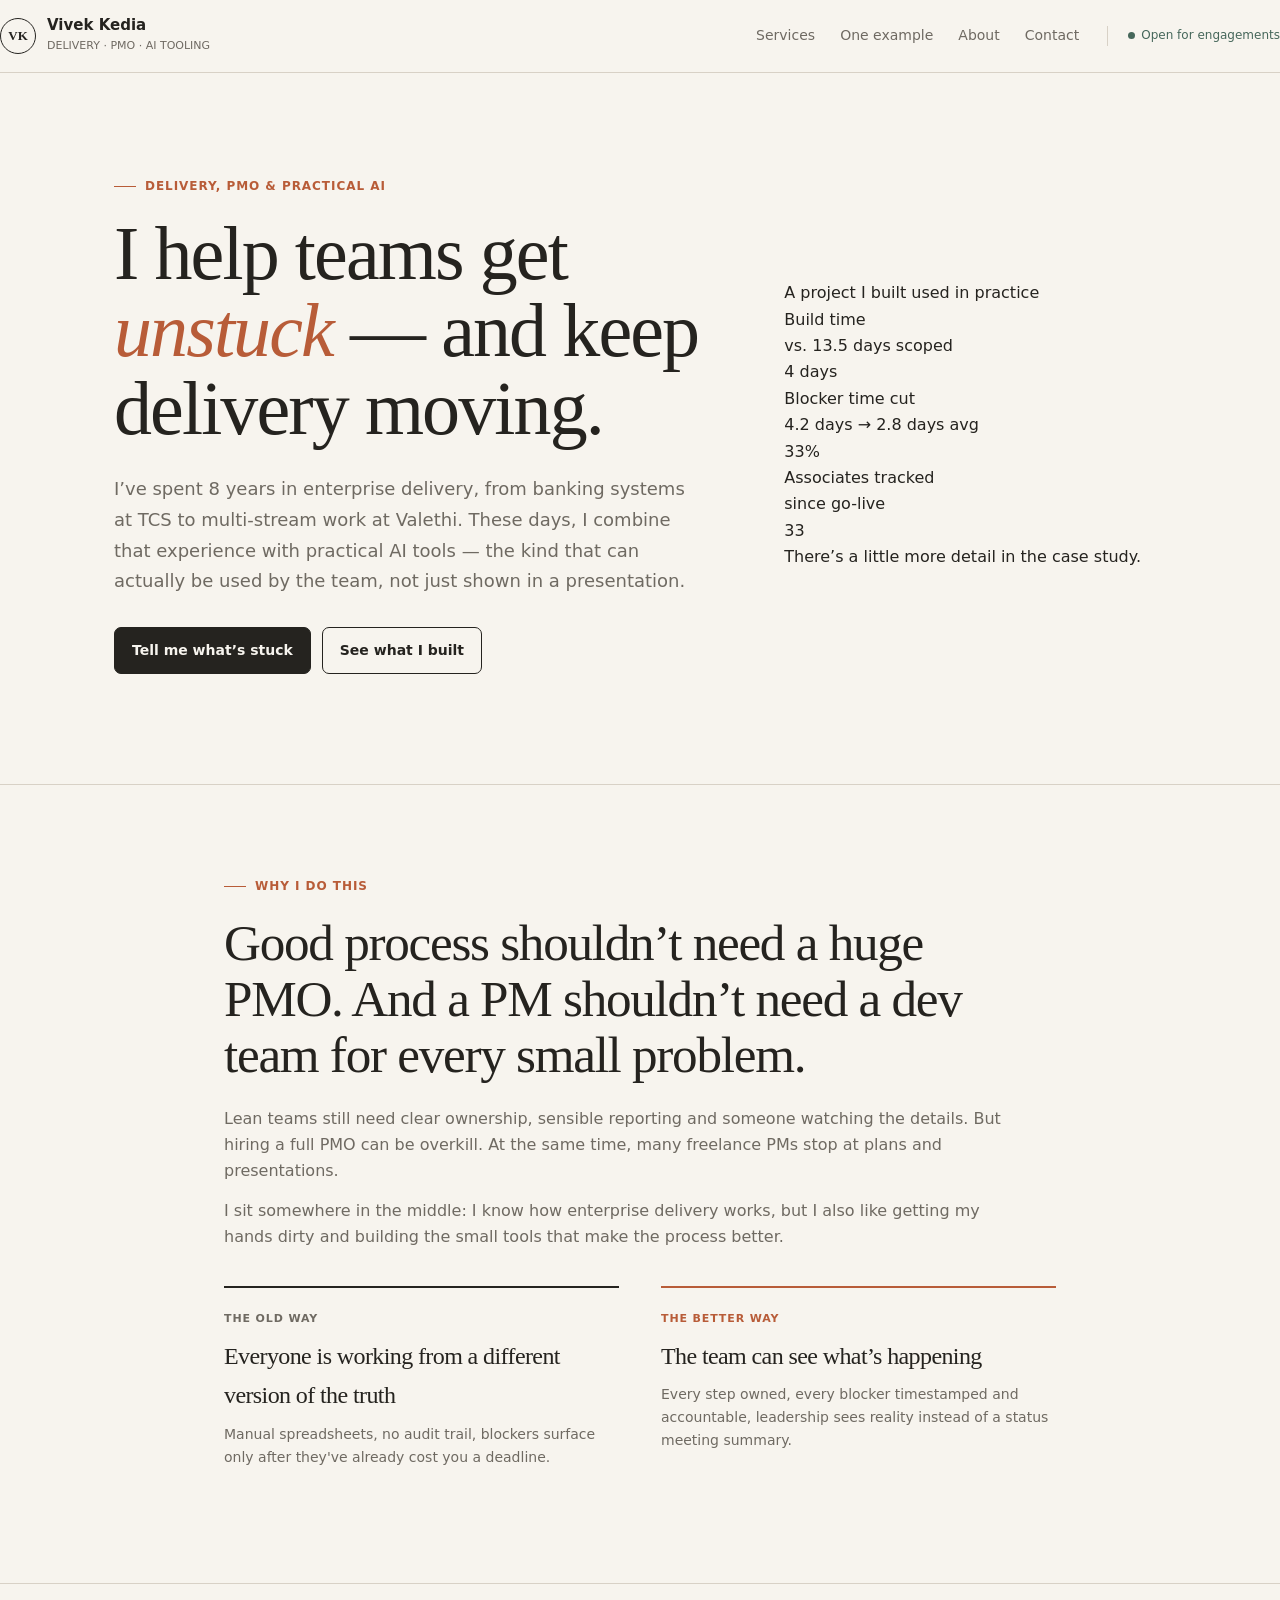
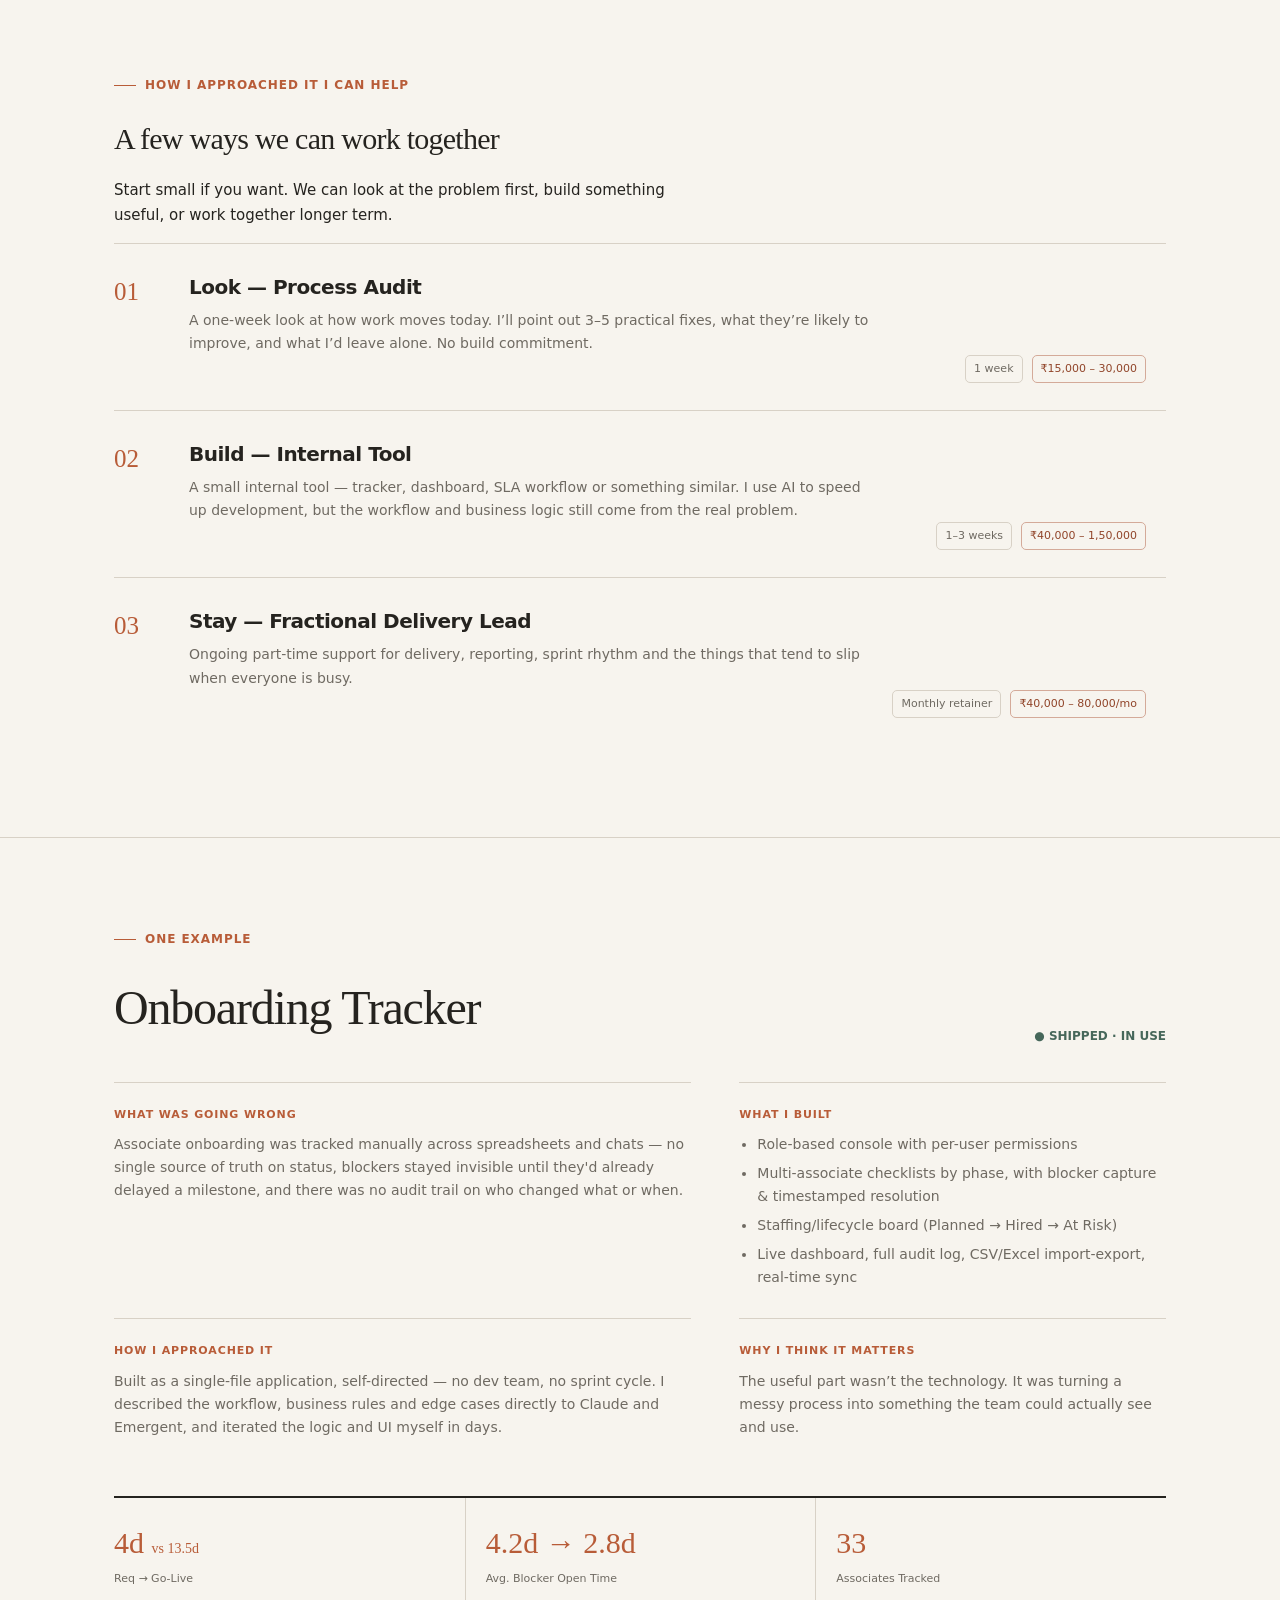
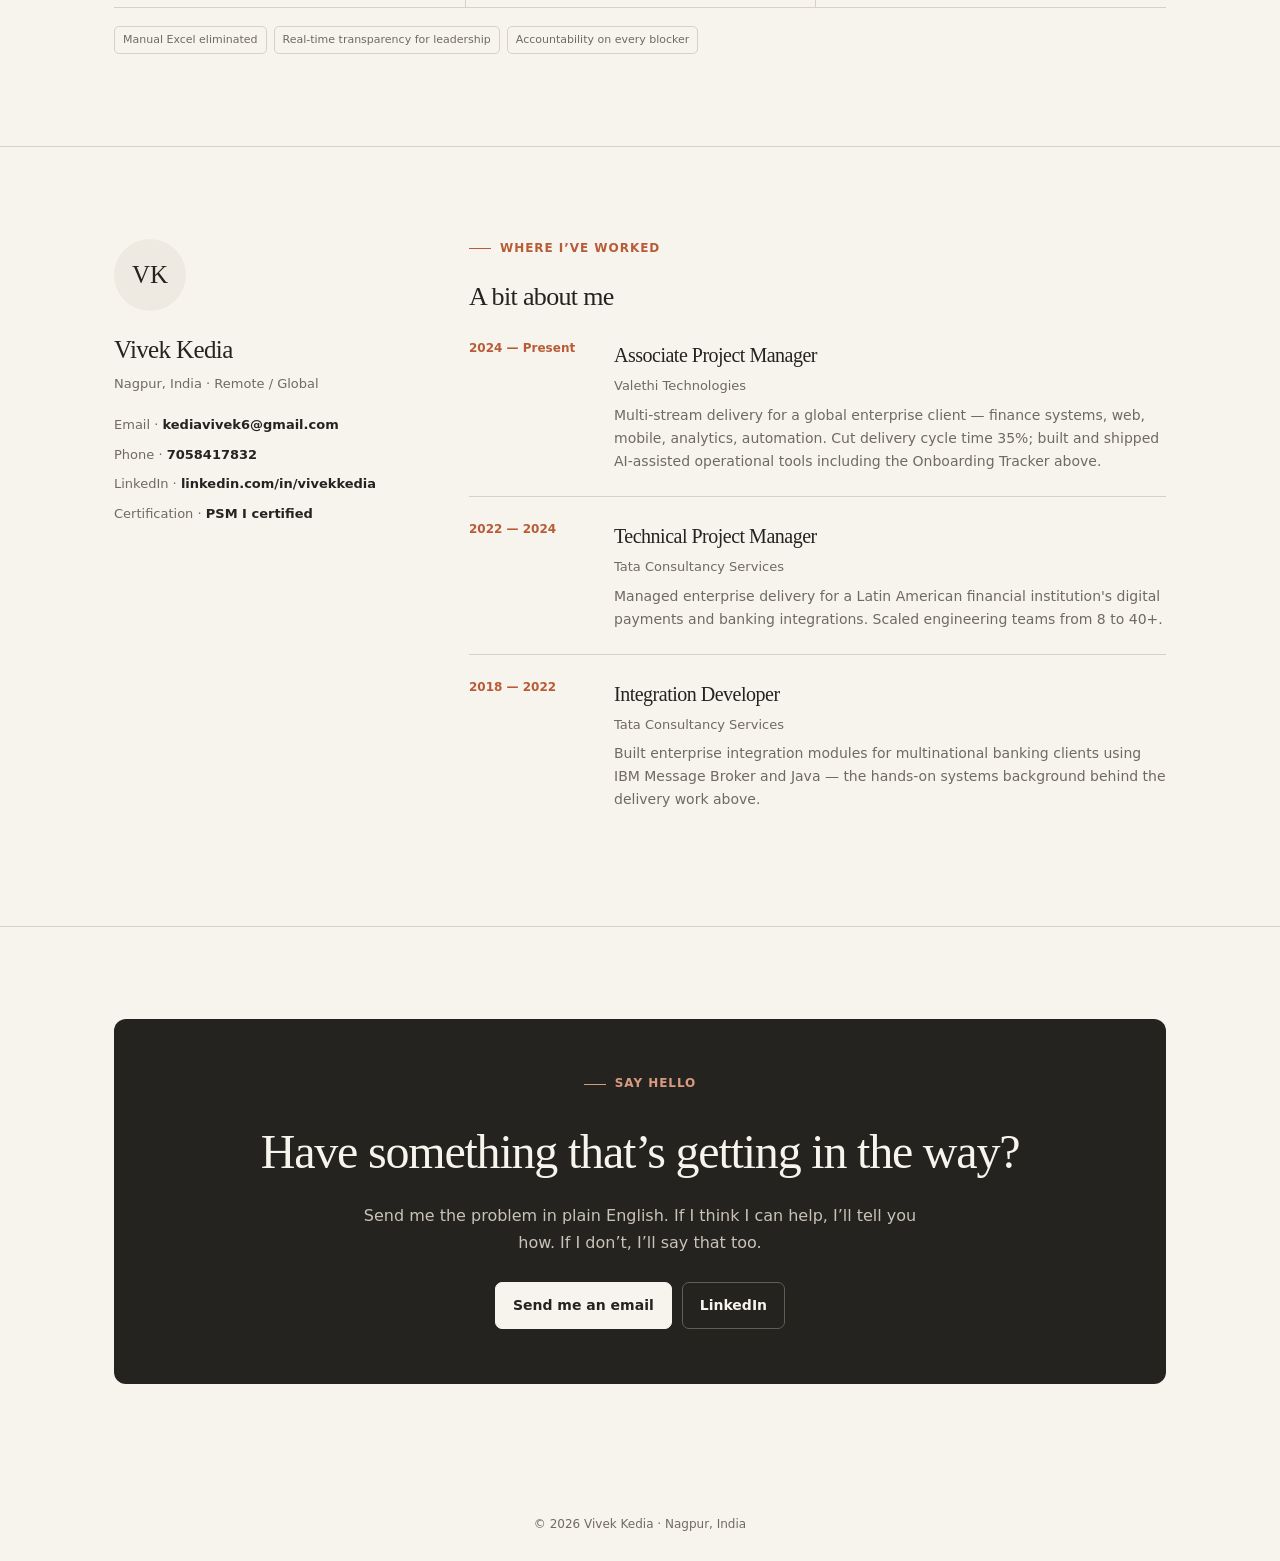
==== index.html @ 26a6a155 "Rename portfolio_human.html to index.html renaming to index.html" ====
<!DOCTYPE html>
<html lang="en">
<head>
<meta charset="UTF-8" />
<meta name="viewport" content="width=device-width, initial-scale=1.0" />
<title>Vivek Kedia — Delivery & AI Tooling Consultant</title>
<style>
  :root{
    --paper:#F7F4EE;
    --paper-2:#EFEAE1;
    --ink:#25231F;
    --soft:#6F6A62;
    --line:#D8D1C6;
    --accent:#B85C38;
    --accent-dark:#91452A;
    --green:#46675A;
    --white:#FFFDF9;
    --radius:10px;
  }
  *{box-sizing:border-box}
  html{scroll-behavior:smooth}
  body{
    margin:0;
    background:var(--paper);
    color:var(--ink);
    font-family:Inter, ui-sans-serif, system-ui, -apple-system, BlinkMacSystemFont, "Segoe UI", sans-serif;
    font-size:16px;
    line-height:1.65;
  }
  @media (prefers-reduced-motion: reduce){
    html{scroll-behavior:auto}
    *{animation-duration:.001ms!important;animation-iteration-count:1!important;transition-duration:.001ms!important}
  }
  h1,h2,h3,h4{margin:0;color:var(--ink);letter-spacing:-.025em}
  h1,h2{font-family:Georgia,"Times New Roman",serif;font-weight:500}
  h3,h4{font-weight:650}
  a{color:inherit;text-decoration:none}
  .wrap{max-width:1120px;margin:0 auto;padding:0 34px}
  section{padding:92px 0;border-bottom:1px solid var(--line)}
  .eyebrow{
    display:flex;align-items:center;gap:9px;
    margin-bottom:18px;
    color:var(--accent);
    font-size:12px;font-weight:700;
    letter-spacing:.08em;text-transform:uppercase;
  }
  .eyebrow::before{content:"";width:22px;height:1px;background:var(--accent)}

  header{
    position:sticky;top:0;z-index:100;
    background:rgba(247,244,238,.94);
    border-bottom:1px solid var(--line);
  }
  .nav{display:flex;align-items:center;gap:28px;min-height:72px}
  .brand{display:flex;align-items:center;gap:11px;margin-right:auto}
  .brand .mark{
    width:36px;height:36px;border:1px solid var(--ink);border-radius:50%;
    display:flex;align-items:center;justify-content:center;
    font-family:Georgia,serif;font-size:13px;font-weight:700;
  }
  .brand .name{font-weight:700;font-size:15px;line-height:1.15}
  .brand .role{font-size:11px;color:var(--soft);margin-top:2px}
  nav.links{display:flex;gap:25px}
  nav.links a{font-size:14px;color:var(--soft)}
  nav.links a:hover,nav.links a:focus-visible{color:var(--ink)}
  .status-pill{
    border-left:1px solid var(--line);padding-left:20px;
    font-size:12px;color:var(--green);white-space:nowrap;
  }
  .dot{display:inline-block;width:7px;height:7px;border-radius:50%;background:var(--green);margin-right:6px}
  .navtoggle{display:none;background:none;border:1px solid var(--line);border-radius:7px;padding:7px 10px;color:var(--ink)}

  .hero{padding:104px 0 110px}
  .hero-grid{display:grid;grid-template-columns:minmax(0,1.15fr) minmax(320px,.75fr);gap:85px;align-items:center}
  .hero h1{font-size:clamp(46px,6vw,76px);line-height:1.02;max-width:760px;margin-bottom:27px}
  .hero h1 .hl{color:var(--accent);font-style:italic}
  .hero p.lede{font-size:18px;line-height:1.7;color:var(--soft);max-width:660px;margin:0 0 30px}
  .cta-row{display:flex;gap:11px;flex-wrap:wrap}
  .btn{
    display:inline-flex;align-items:center;justify-content:center;
    padding:11px 17px;border-radius:7px;font-size:14px;font-weight:700;
    border:1px solid var(--ink);transition:transform .15s,background .15s,color .15s;
  }
  .btn:hover{transform:translateY(-1px)}
  .btn-primary{background:var(--ink);color:var(--paper)}
  .btn-primary:hover{background:#3A3731}
  .btn-ghost{background:transparent}
  .btn-ghost:hover{background:var(--paper-2)}

  .hero-note{
    border-left:2px solid var(--accent);
    padding:9px 0 9px 24px;
    color:var(--soft);
  }
  .hero-note strong{display:block;color:var(--ink);font-family:Georgia,serif;font-size:22px;font-weight:500;margin-bottom:8px}
  .hero-note p{margin:0;font-size:14px}
  .quick-facts{display:grid;grid-template-columns:1fr 1fr;gap:0;margin-top:28px;border-top:1px solid var(--line)}
  .fact{padding:15px 0;border-bottom:1px solid var(--line)}
  .fact:nth-child(odd){margin-right:18px}
  .fact .num{display:block;font-family:Georgia,serif;font-size:25px;color:var(--accent)}
  .fact .label{font-size:12px;color:var(--soft)}

  .positioning .wrap{max-width:900px}
  .positioning h2{font-size:clamp(34px,4vw,52px);line-height:1.1;max-width:800px;margin-bottom:22px}
  .positioning p{color:var(--soft);max-width:780px;margin:0 0 13px}
  .split-line{display:grid;grid-template-columns:1fr 1fr;gap:42px;margin-top:35px}
  .split-card{padding:22px 0;border-top:2px solid var(--ink)}
  .split-card.ok{border-top-color:var(--accent)}
  .split-card .tag{display:block;color:var(--soft);font-size:11px;font-weight:700;letter-spacing:.08em;text-transform:uppercase;margin-bottom:9px}
  .split-card.ok .tag{color:var(--accent)}
  .split-card h3{font-family:Georgia,serif;font-size:24px;font-weight:500;margin-bottom:7px}
  .split-card p{font-size:14px;margin:0}

  #services h2,#case-study h2{font-size:clamp(34px,4vw,48px)}
  .section-intro{color:var(--soft);max-width:640px;margin:9px 0 35px}
  .phase{
    display:grid;grid-template-columns:55px 1fr auto;gap:20px;
    padding:27px 0;border-top:1px solid var(--line);
  }
  .phase:first-of-type{border-top:0}
  .phase-no{font-family:Georgia,serif;font-size:25px;color:var(--accent)}
  .phase-body h3{font-size:20px;margin-bottom:5px}
  .phase-body .desc{color:var(--soft);font-size:14px;max-width:680px;margin:0}
  .phase-meta{display:flex;gap:9px;align-items:flex-start;justify-content:flex-end;flex-wrap:wrap}
  .chip{
    display:inline-block;border:1px solid var(--line);border-radius:5px;
    padding:4px 8px;color:var(--soft);font-size:11px;background:transparent;
  }
  .chip.price{color:var(--accent-dark);border-color:#D4AA99}

  .case-head{display:flex;justify-content:space-between;align-items:flex-end;gap:20px;margin-bottom:35px}
  .case-head h2{margin-top:2px}
  .status-shipped{font-size:12px;color:var(--green);font-weight:700}
  .case-grid{display:grid;grid-template-columns:1.15fr .85fr;gap:0 48px;margin-bottom:34px}
  .case-block{padding:23px 0;border-top:1px solid var(--line)}
  .case-block .k{display:block;color:var(--accent);font-size:11px;font-weight:700;letter-spacing:.08em;text-transform:uppercase;margin-bottom:9px}
  .case-block p,.case-block ul{font-size:14px;color:var(--soft);margin:0}
  .case-block ul{padding-left:18px}
  .case-block li{margin-bottom:6px}
  .result-strip{display:grid;grid-template-columns:repeat(3,1fr);border-top:2px solid var(--ink);border-bottom:1px solid var(--line)}
  .result-card{text-align:left;padding:20px 16px 18px 0}
  .result-card+.result-card{border-left:1px solid var(--line);padding-left:20px}
  .result-card .big{font-family:Georgia,serif;font-size:30px;color:var(--accent)}
  .result-card .lbl{font-size:11px;color:var(--soft);margin-top:3px}
  .tags-row{display:flex;flex-wrap:wrap;gap:7px;margin-top:18px}

  .about-grid{display:grid;grid-template-columns:280px 1fr;gap:75px}
  .about-card{position:sticky;top:105px;height:max-content}
  .about-card .initials{
    width:72px;height:72px;border-radius:50%;background:var(--paper-2);
    display:flex;align-items:center;justify-content:center;
    font-family:Georgia,serif;font-size:25px;margin-bottom:18px;
  }
  .about-card h3{font-family:Georgia,serif;font-size:25px;font-weight:500;margin-bottom:3px}
  .about-card .loc{font-size:13px;color:var(--soft);margin-bottom:20px}
  .about-card .infoline{font-size:13px;color:var(--soft);margin-bottom:8px;word-break:break-word}
  .about-card .infoline b{color:var(--ink);font-weight:600}
  .timeline{display:flex;flex-direction:column}
  .tl-item{display:grid;grid-template-columns:120px 1fr;gap:25px;padding:23px 0;border-top:1px solid var(--line)}
  .tl-item:first-child{padding-top:0;border-top:0}
  .tl-when{font-size:12px;color:var(--accent);font-weight:700}
  .tl-body h4{font-family:Georgia,serif;font-size:20px;font-weight:500;margin-bottom:3px}
  .tl-body .org{font-size:13px;color:var(--soft);margin-bottom:7px}
  .tl-body p{font-size:14px;color:var(--soft);margin:0}

  .contact{border-bottom:0;padding-bottom:105px}
  .contact-panel{
    background:var(--ink);color:var(--paper);
    padding:55px 48px;border-radius:12px;
    text-align:center;
  }
  .contact-panel .eyebrow{justify-content:center;color:#D99B7F}
  .contact-panel .eyebrow::before{background:#D99B7F}
  .contact-panel h2{color:var(--paper);font-size:clamp(34px,4vw,48px);margin-bottom:12px}
  .contact-panel p{color:#C8C2B8;max-width:560px;margin:0 auto 26px}
  .contact-links{display:flex;gap:10px;justify-content:center;flex-wrap:wrap}
  .contact-panel .btn-primary{background:var(--paper);color:var(--ink);border-color:var(--paper)}
  .contact-panel .btn-ghost{color:var(--paper);border-color:#625D55}
  .contact-panel .btn-ghost:hover{background:#34312C}
  footer{text-align:center;padding:26px 0;color:var(--soft);font-size:12px}

  @media(max-width:880px){
    .hero-grid,.about-grid,.split-line{grid-template-columns:1fr}
    .hero{padding:75px 0 85px}
    .hero-grid{gap:50px}
    .case-grid{grid-template-columns:1fr}
    .phase{grid-template-columns:42px 1fr}
    .phase-meta{grid-column:2;justify-content:flex-start}
    .result-strip{grid-template-columns:1fr}
    .result-card+.result-card{border-left:0;border-top:1px solid var(--line);padding-left:0}
    .about-card{position:static}
    nav.links{position:absolute;top:72px;left:0;right:0;background:var(--paper);border-bottom:1px solid var(--line);display:none;flex-direction:column;padding:16px 34px;gap:12px}
    nav.links.open{display:flex}
    .navtoggle{display:block}
    .status-pill{display:none}
  }
  @media(max-width:600px){
    .wrap{padding:0 22px}
    section{padding:70px 0}
    .hero h1{font-size:46px}
    .hero p.lede{font-size:16px}
    .case-head{align-items:flex-start;flex-direction:column}
    .tl-item{grid-template-columns:1fr;gap:5px}
    .contact-panel{padding:42px 24px}
  }
</style>
</head>
<body>

<header>
  <div class="nav">
    <div class="brand">
      <div class="mark">VK</div>
      <div>
        <div class="name">Vivek Kedia</div>
        <div class="role">DELIVERY · PMO · AI TOOLING</div>
      </div>
    </div>
    <nav class="links" id="navLinks">
      <a href="#services">Services</a>
      <a href="#case-study">One example</a>
      <a href="#about">About</a>
      <a href="#contact">Contact</a>
    </nav>
    <span class="status-pill"><span class="dot"></span>Open for engagements</span>
    <button class="navtoggle" id="navToggle" aria-label="Toggle menu" aria-expanded="false">☰</button>
  </div>
</header>

<section class="hero">
  <div class="wrap hero-grid">
    <div>
      <div class="eyebrow">Delivery, PMO &amp; practical AI</div>
      <h1>I help teams get <span class="hl">unstuck</span> — and keep delivery moving.</h1>
      <p class="lede">I’ve spent 8 years in enterprise delivery, from banking systems at TCS to multi-stream work at Valethi. These days, I combine that experience with practical AI tools — the kind that can actually be used by the team, not just shown in a presentation.</p>
      <div class="cta-row">
        <a href="#contact" class="btn btn-primary">Tell me what’s stuck</a>
        <a href="#case-study" class="btn btn-ghost">See what I built</a>
      </div>
    </div>

    <div class="console">
      <div class="console-head">
        <span class="title">A project I built</span>
        <span class="src">used in practice</span>
      </div>
      <div class="stat-row">
        <div class="stat">
          <div>
            <div class="label">Build time</div>
            <div class="sub">vs. 13.5 days scoped</div>
          </div>
          <div class="value" >4 days</div>
        </div>
        <div class="stat">
          <div>
            <div class="label">Blocker time cut</div>
            <div class="sub">4.2 days → 2.8 days avg</div>
          </div>
          <div class="value" >33%</div>
        </div>
        <div class="stat">
          <div>
            <div class="label">Associates tracked</div>
            <div class="sub">since go-live</div>
          </div>
          <div class="value" >33</div>
        </div>
      </div>
      <div class="console-foot">There’s a little more detail in the <a href="#case-study">case study</a>.</div>
    </div>
  </div>
</section>

<section class="positioning">
  <div class="wrap">
    <div class="eyebrow">Why I do this</div>
    <h2>Good process shouldn’t need a huge PMO. And a PM shouldn’t need a dev team for every small problem.</h2>
    <p>Lean teams still need clear ownership, sensible reporting and someone watching the details. But hiring a full PMO can be overkill. At the same time, many freelance PMs stop at plans and presentations.</p>
    <p>I sit somewhere in the middle: I know how enterprise delivery works, but I also like getting my hands dirty and building the small tools that make the process better.</p>
    <div class="split-line">
      <div class="split-card">
        <span class="tag">The old way</span>
        <h3>Everyone is working from a different version of the truth</h3>
        <p>Manual spreadsheets, no audit trail, blockers surface only after they've already cost you a deadline.</p>
      </div>
      <div class="split-card ok">
        <span class="tag">The better way</span>
        <h3>The team can see what’s happening</h3>
        <p>Every step owned, every blocker timestamped and accountable, leadership sees reality instead of a status meeting summary.</p>
      </div>
    </div>
  </div>
</section>

<section id="services">
  <div class="wrap">
    <div class="eyebrow">How I approached it I can help</div>
    <h2 style="font-size:30px; margin-bottom:8px;">A few ways we can work together</h2>
    <p style="color:var(--muted); font-size:15px; max-width:600px;">Start small if you want. We can look at the problem first, build something useful, or work together longer term.</p>

    <div class="phase">
      <div class="phase-no">01</div>
      <div class="phase-body">
        <h3>Look — Process Audit</h3>
        <p class="desc">A one-week look at how work moves today. I’ll point out 3–5 practical fixes, what they’re likely to improve, and what I’d leave alone. No build commitment.</p>
        <div class="phase-meta">
          <span class="chip">1 week</span>
          <span class="chip price">₹15,000 – 30,000</span>
        </div>
      </div>
    </div>

    <div class="phase">
      <div class="phase-no">02</div>
      <div class="phase-body">
        <h3>Build — Internal Tool</h3>
        <p class="desc">A small internal tool — tracker, dashboard, SLA workflow or something similar. I use AI to speed up development, but the workflow and business logic still come from the real problem.</p>
        <div class="phase-meta">
          <span class="chip">1–3 weeks</span>
          <span class="chip price">₹40,000 – 1,50,000</span>
        </div>
      </div>
    </div>

    <div class="phase">
      <div class="phase-no">03</div>
      <div class="phase-body">
        <h3>Stay — Fractional Delivery Lead</h3>
        <p class="desc">Ongoing part-time support for delivery, reporting, sprint rhythm and the things that tend to slip when everyone is busy.</p>
        <div class="phase-meta">
          <span class="chip">Monthly retainer</span>
          <span class="chip price">₹40,000 – 80,000/mo</span>
        </div>
      </div>
    </div>
  </div>
</section>

<section id="case-study">
  <div class="wrap">
    <div class="case-head">
      <div>
        <div class="eyebrow">One example</div>
        <h2>Onboarding Tracker</h2>
      </div>
      <span class="status-shipped">● SHIPPED · IN USE</span>
    </div>

    <div class="case-grid">
      <div class="case-block">
        <span class="k">What was going wrong</span>
        <p>Associate onboarding was tracked manually across spreadsheets and chats — no single source of truth on status, blockers stayed invisible until they'd already delayed a milestone, and there was no audit trail on who changed what or when.</p>
      </div>
      <div class="case-block">
        <span class="k">What I built</span>
        <ul>
          <li>Role-based console with per-user permissions</li>
          <li>Multi-associate checklists by phase, with blocker capture &amp; timestamped resolution</li>
          <li>Staffing/lifecycle board (Planned → Hired → At Risk)</li>
          <li>Live dashboard, full audit log, CSV/Excel import-export, real-time sync</li>
        </ul>
      </div>
      <div class="case-block">
        <span class="k">How I approached it</span>
        <p>Built as a single-file application, self-directed — no dev team, no sprint cycle. I described the workflow, business rules and edge cases directly to Claude and Emergent, and iterated the logic and UI myself in days.</p>
      </div>
      <div class="case-block">
        <span class="k">Why I think it matters</span>
        <p>The useful part wasn’t the technology. It was turning a messy process into something the team could actually see and use.</p>
      </div>
    </div>

    <div class="result-strip">
      <div class="result-card">
        <div class="big">4d <span style="font-size:14px;color:var(--muted)">vs 13.5d</span></div>
        <div class="lbl">Req → Go-Live</div>
      </div>
      <div class="result-card">
        <div class="big">4.2d → 2.8d</div>
        <div class="lbl">Avg. Blocker Open Time</div>
      </div>
      <div class="result-card">
        <div class="big">33</div>
        <div class="lbl">Associates Tracked</div>
      </div>
    </div>

    <div class="tags-row">
      <span class="chip">Manual Excel eliminated</span>
      <span class="chip">Real-time transparency for leadership</span>
      <span class="chip">Accountability on every blocker</span>
    </div>
  </div>
</section>

<section id="about">
  <div class="wrap about-grid">
    <div class="about-card">
      <div class="initials">VK</div>
      <h3>Vivek Kedia</h3>
      <div class="loc">Nagpur, India · Remote / Global</div>
      <div class="infoline">Email · <b>kediavivek6@gmail.com</b></div>
      <div class="infoline">Phone · <b>7058417832</b></div>
      <div class="infoline">LinkedIn · <b>linkedin.com/in/vivekkedia</b></div>
      <div class="infoline">Certification · <b>PSM I certified</b></div>
    </div>

    <div>
      <div class="eyebrow">Where I’ve worked</div>
      <h2 style="font-size:26px; margin-bottom:20px;">A bit about me</h2>
      <div class="timeline">
        <div class="tl-item">
          <div class="tl-when">2024 — Present</div>
          <div class="tl-body">
            <h4>Associate Project Manager</h4>
            <div class="org">Valethi Technologies</div>
            <p>Multi-stream delivery for a global enterprise client — finance systems, web, mobile, analytics, automation. Cut delivery cycle time 35%; built and shipped AI-assisted operational tools including the Onboarding Tracker above.</p>
          </div>
        </div>
        <div class="tl-item">
          <div class="tl-when">2022 — 2024</div>
          <div class="tl-body">
            <h4>Technical Project Manager</h4>
            <div class="org">Tata Consultancy Services</div>
            <p>Managed enterprise delivery for a Latin American financial institution's digital payments and banking integrations. Scaled engineering teams from 8 to 40+.</p>
          </div>
        </div>
        <div class="tl-item">
          <div class="tl-when">2018 — 2022</div>
          <div class="tl-body">
            <h4>Integration Developer</h4>
            <div class="org">Tata Consultancy Services</div>
            <p>Built enterprise integration modules for multinational banking clients using IBM Message Broker and Java — the hands-on systems background behind the delivery work above.</p>
          </div>
        </div>
      </div>
    </div>
  </div>
</section>

<section class="contact" id="contact">
  <div class="wrap">
    <div class="contact-panel">
      <div class="eyebrow" style="justify-content:center;">Say hello</div>
      <h2>Have something that’s getting in the way?</h2>
      <p>Send me the problem in plain English. If I think I can help, I’ll tell you how. If I don’t, I’ll say that too.</p>
      <div class="contact-links">
        <a href="mailto:kediavivek6@gmail.com" class="btn btn-primary">Send me an email</a>
        <a href="https://www.linkedin.com/in/vivekkedia/" class="btn btn-ghost" target="_blank" rel="noopener">LinkedIn</a>
      </div>
    </div>
  </div>
</section>

<footer>© <span id="year"></span> Vivek Kedia · Nagpur, India</footer>

<script>
  document.getElementById('year').textContent = new Date().getFullYear();

  // mobile nav toggle
  const navToggle = document.getElementById('navToggle');
  const navLinks = document.getElementById('navLinks');
  navToggle.addEventListener('click', () => {
    const open = navLinks.classList.toggle('open');
    navToggle.setAttribute('aria-expanded', open);
  });
  navLinks.querySelectorAll('a').forEach(a => a.addEventListener('click', () => {
    navLinks.classList.remove('open');
    navToggle.setAttribute('aria-expanded', false);
  }));


  const reduceMotion = window.matchMedia('(prefers-reduced-motion: reduce)').matches;
  const counters = document.querySelectorAll('[data-count]');
  const animateCounter = (el) => {
    const target = parseInt(el.dataset.count, 10);
    const suffix = el.dataset.suffix || '';
    if (reduceMotion) { el.textContent = target + suffix; return; }
    let start = 0;
    const duration = 900;
    const startTime = performance.now();
    function step(now) {
      const progress = Math.min((now - startTime) / duration, 1);
      const value = Math.floor(progress * target);
      el.textContent = value + suffix;
      if (progress < 1) requestAnimationFrame(step);
      else el.textContent = target + suffix;
    }
    requestAnimationFrame(step);
  };
  const obs = new IntersectionObserver((entries) => {
    entries.forEach(entry => {
      if (entry.isIntersecting) {
        animateCounter(entry.target);
        obs.unobserve(entry.target);
      }
    });
  }, { threshold: 0.4 });
  counters.forEach(c => obs.observe(c));
</script>

</body>
</html>
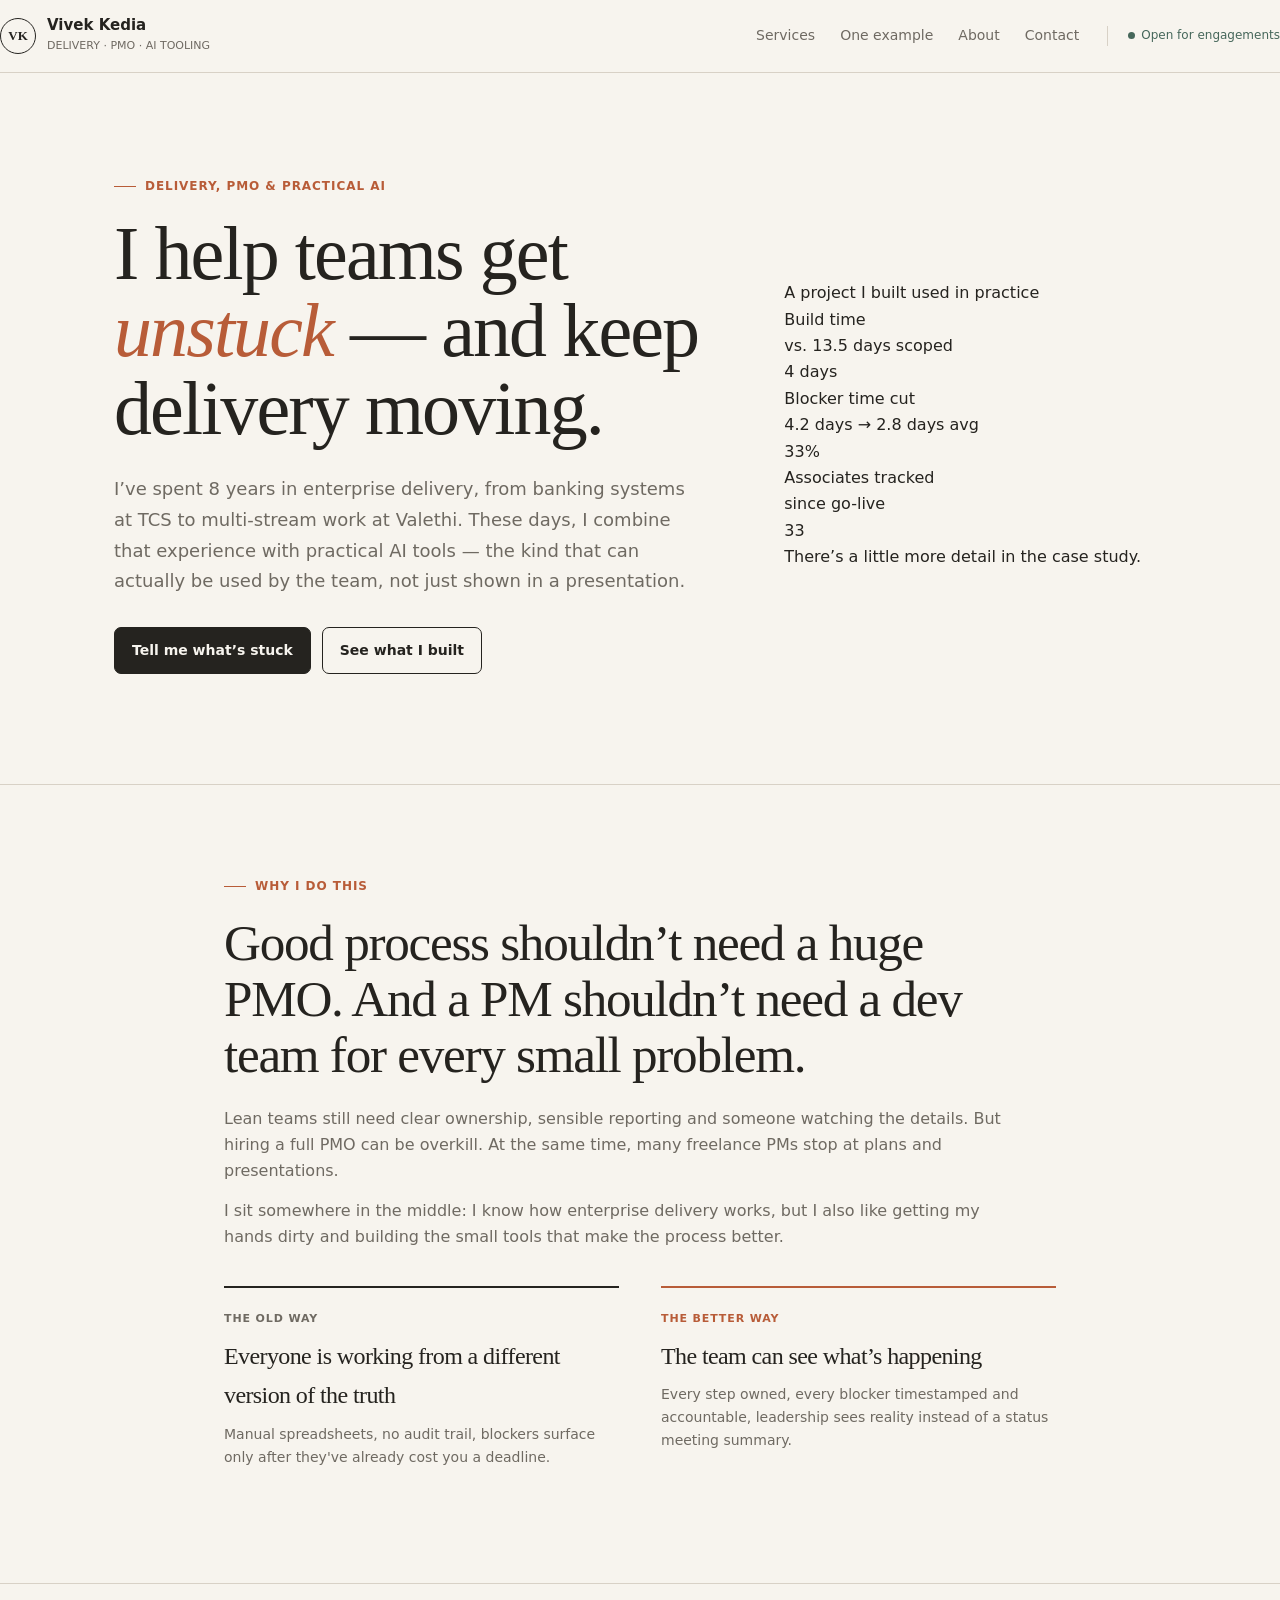
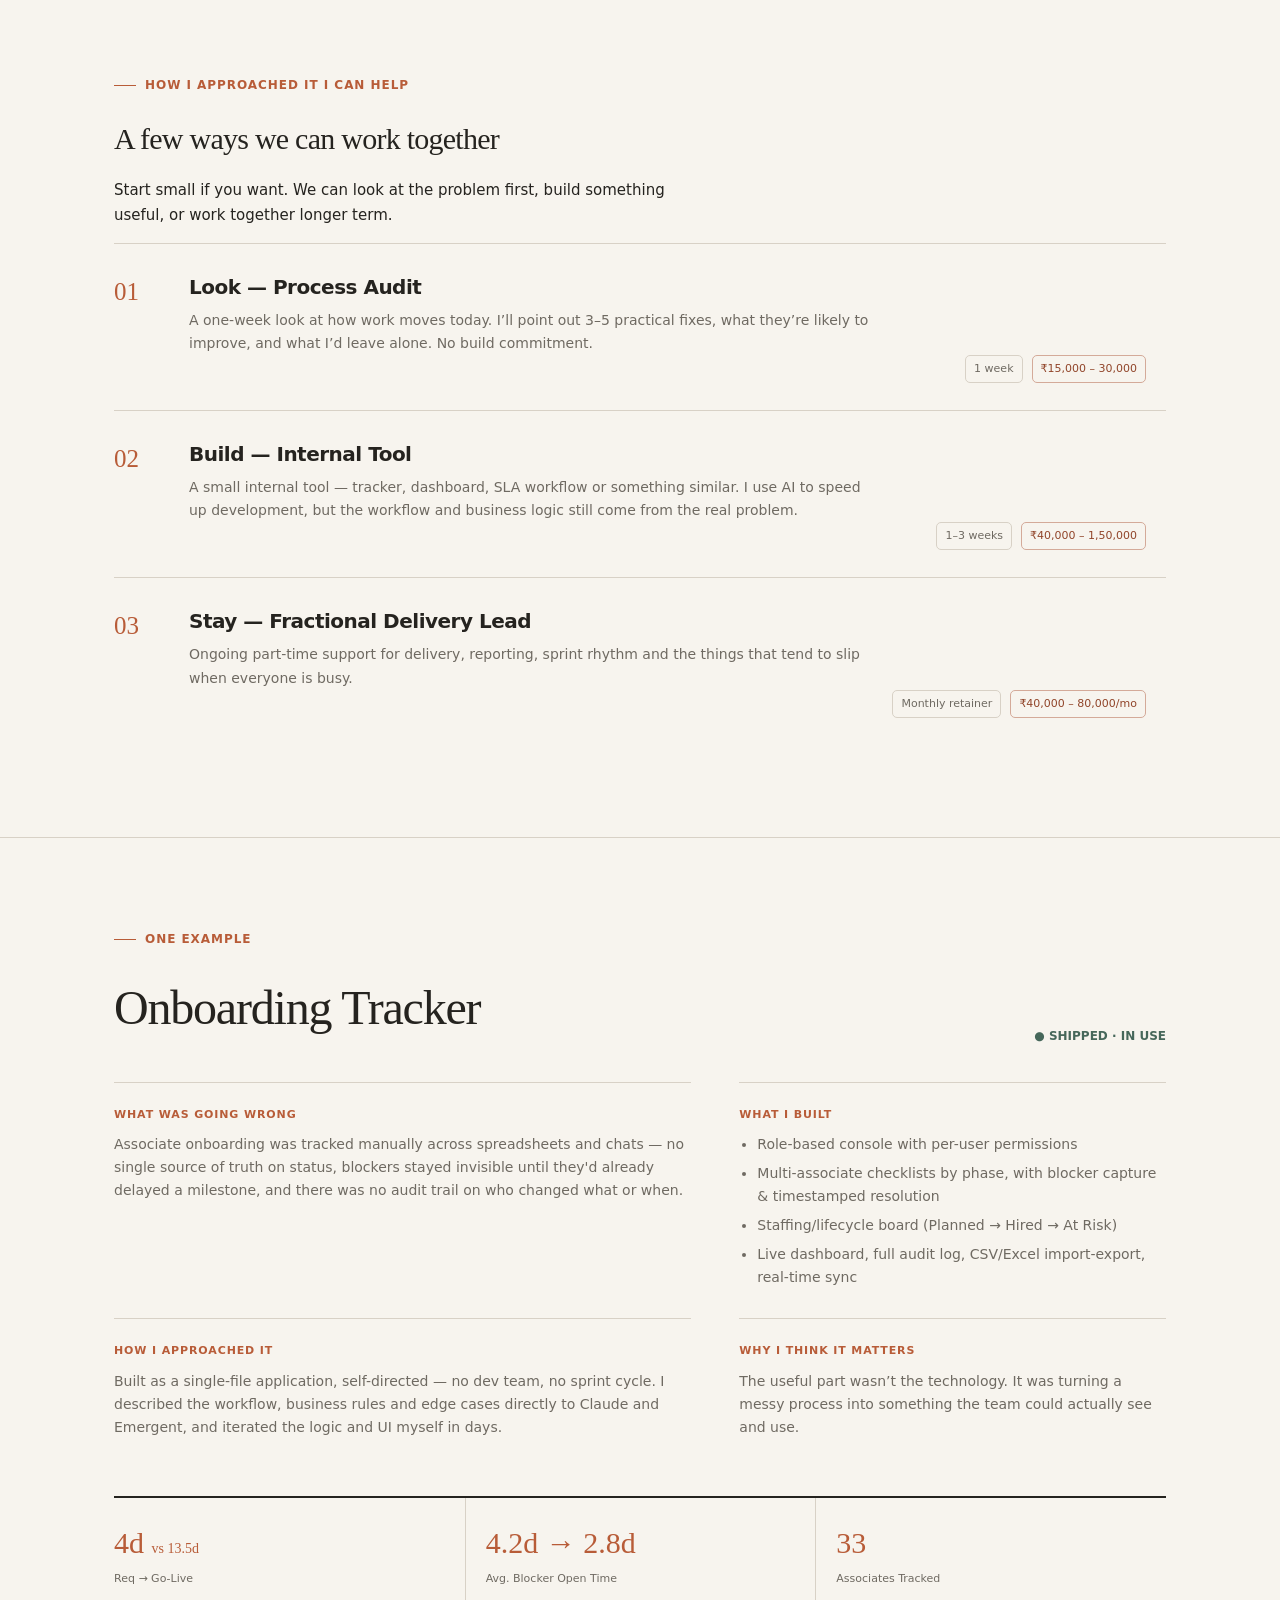
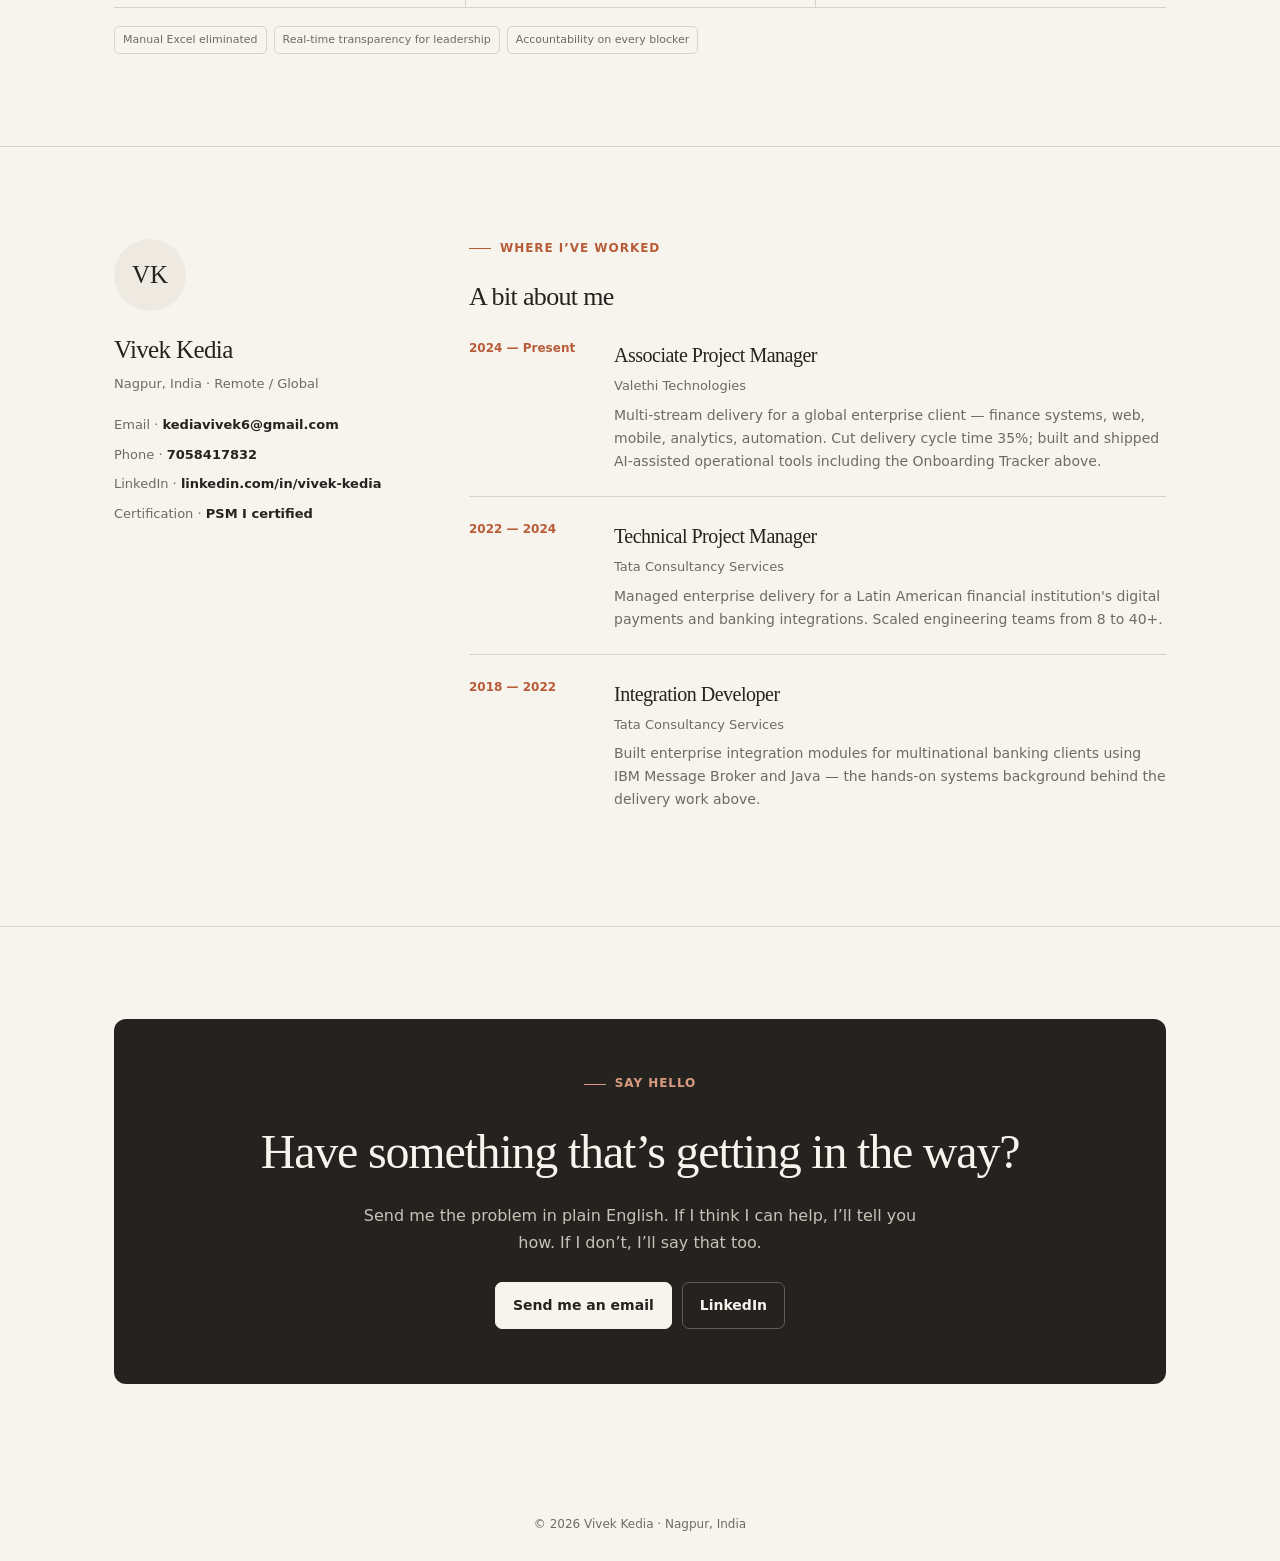
==== commit 1e7b83b0: "Update index.html" ====
--- a/index.html
+++ b/index.html
@@ -402,7 +402,7 @@
       <div class="loc">Nagpur, India · Remote / Global</div>
       <div class="infoline">Email · <b>kediavivek6@gmail.com</b></div>
       <div class="infoline">Phone · <b>7058417832</b></div>
-      <div class="infoline">LinkedIn · <b>linkedin.com/in/vivekkedia</b></div>
+      <div class="infoline">LinkedIn · <b>linkedin.com/in/vivek-kedia</b></div>
       <div class="infoline">Certification · <b>PSM I certified</b></div>
     </div>
 
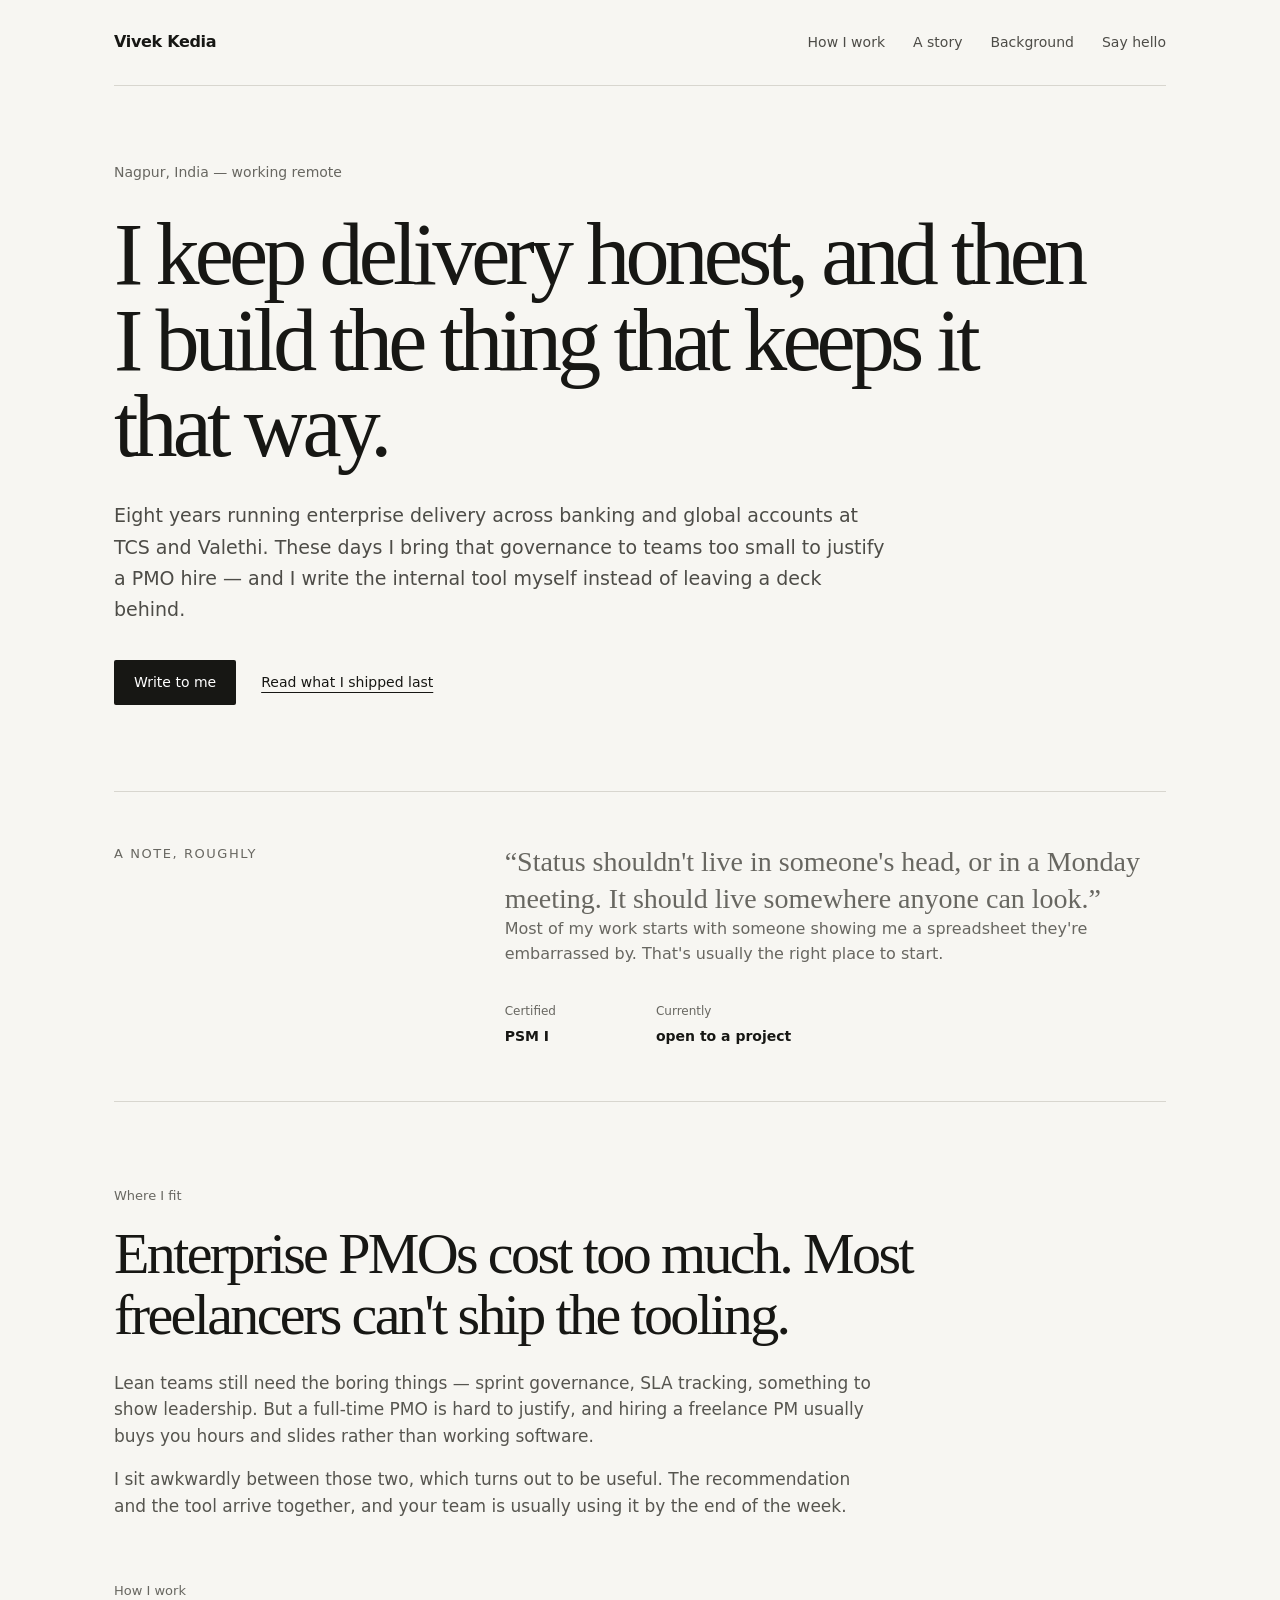
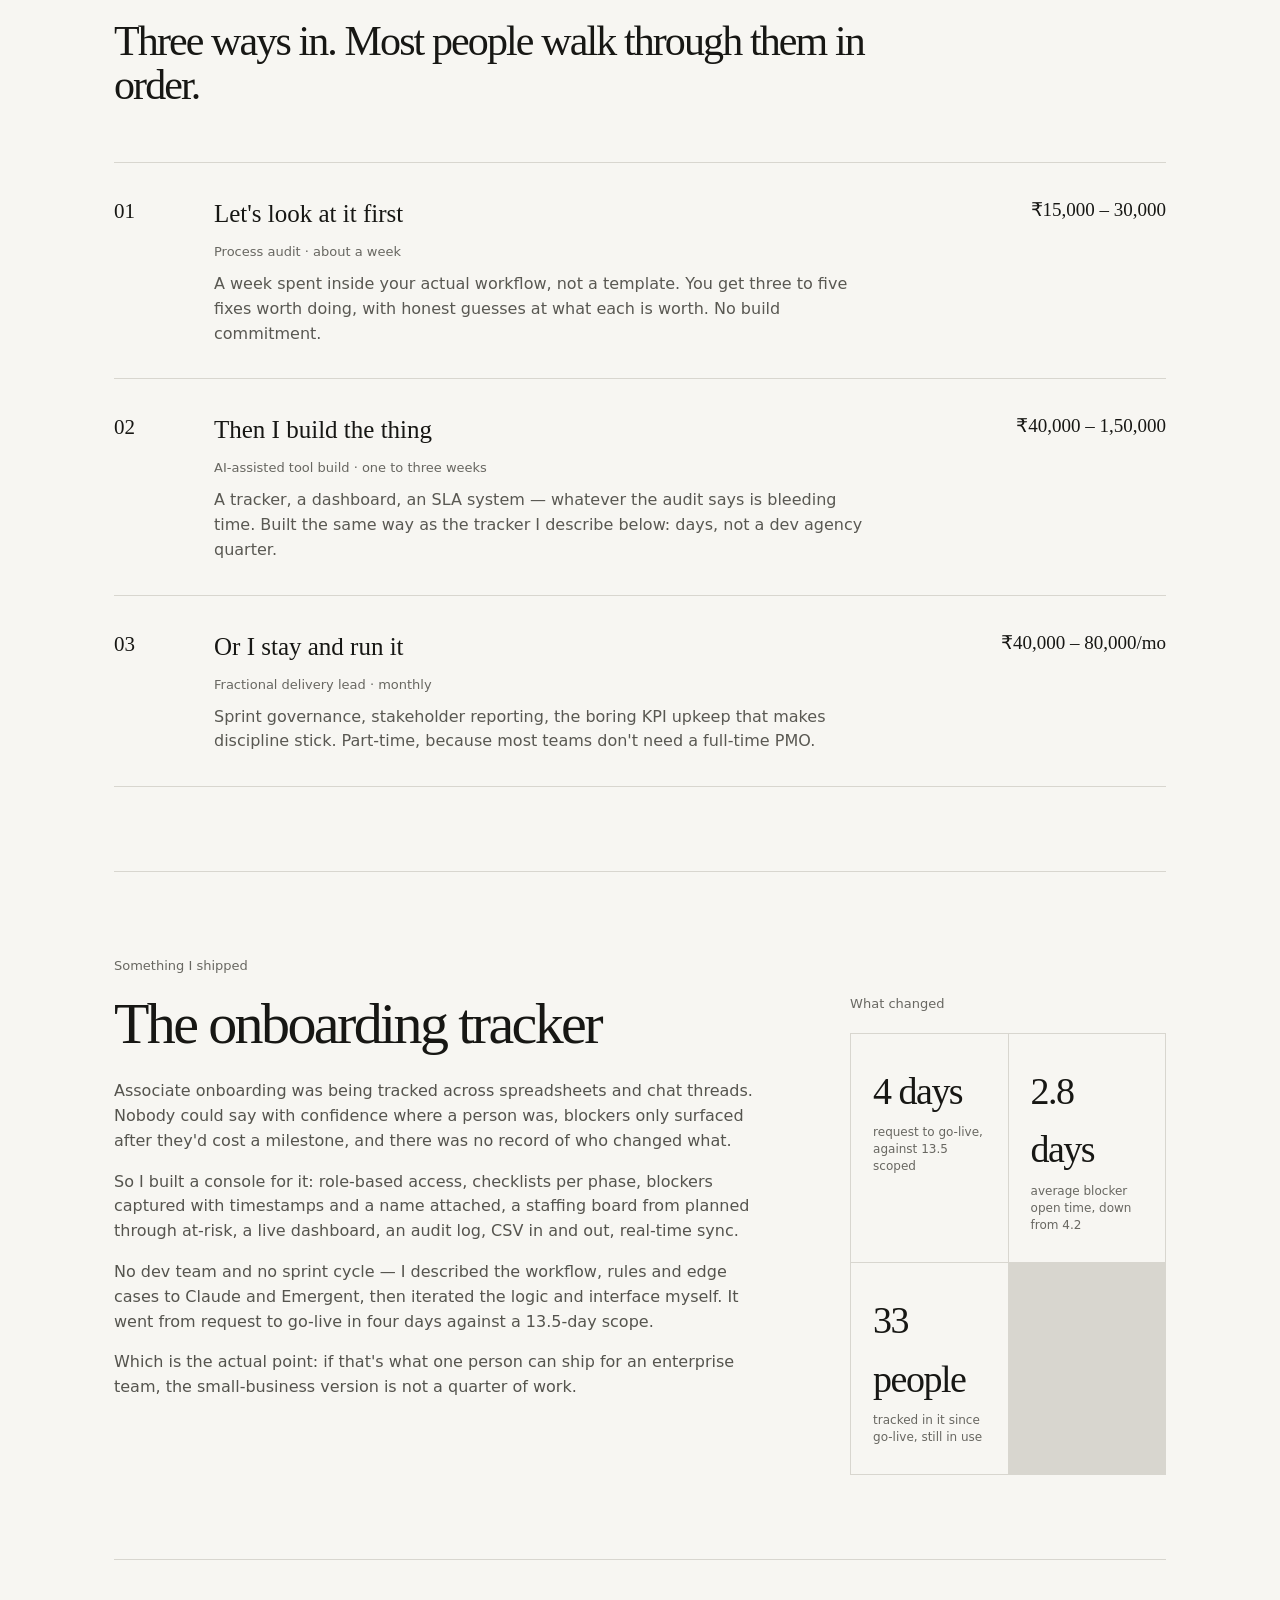
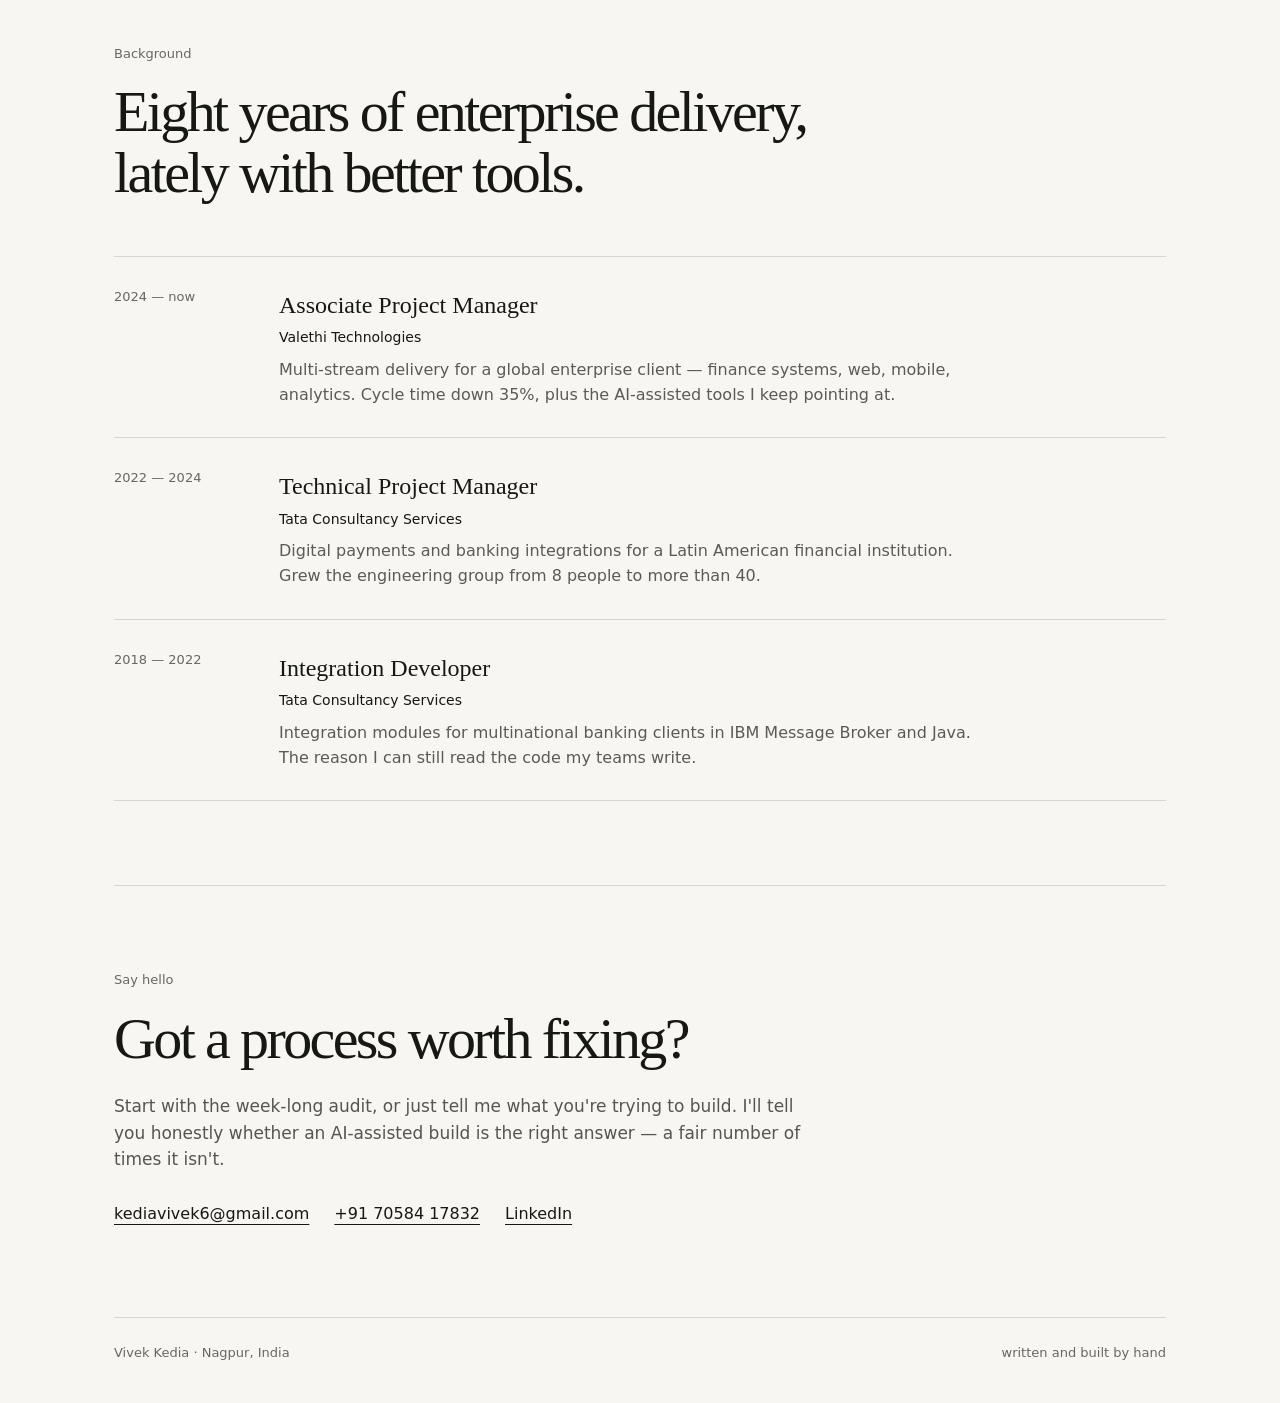
==== commit 10c2fe3a: "Update index.html Full Upgrade" ====
--- a/index.html
+++ b/index.html
@@ -1,504 +1,159 @@
-<!DOCTYPE html>
+<!doctype html>
 <html lang="en">
 <head>
-<meta charset="UTF-8" />
-<meta name="viewport" content="width=device-width, initial-scale=1.0" />
-<title>Vivek Kedia — Delivery & AI Tooling Consultant</title>
+<meta charset="utf-8">
+<meta name="viewport" content="width=device-width, initial-scale=1">
+<title>Vivek Kedia — Delivery, PMO & AI Tool Builds</title>
 <style>
-  :root{
-    --paper:#F7F4EE;
-    --paper-2:#EFEAE1;
-    --ink:#25231F;
-    --soft:#6F6A62;
-    --line:#D8D1C6;
-    --accent:#B85C38;
-    --accent-dark:#91452A;
-    --green:#46675A;
-    --white:#FFFDF9;
-    --radius:10px;
-  }
-  *{box-sizing:border-box}
-  html{scroll-behavior:smooth}
-  body{
-    margin:0;
-    background:var(--paper);
-    color:var(--ink);
-    font-family:Inter, ui-sans-serif, system-ui, -apple-system, BlinkMacSystemFont, "Segoe UI", sans-serif;
-    font-size:16px;
-    line-height:1.65;
-  }
-  @media (prefers-reduced-motion: reduce){
-    html{scroll-behavior:auto}
-    *{animation-duration:.001ms!important;animation-iteration-count:1!important;transition-duration:.001ms!important}
-  }
-  h1,h2,h3,h4{margin:0;color:var(--ink);letter-spacing:-.025em}
-  h1,h2{font-family:Georgia,"Times New Roman",serif;font-weight:500}
-  h3,h4{font-weight:650}
-  a{color:inherit;text-decoration:none}
-  .wrap{max-width:1120px;margin:0 auto;padding:0 34px}
-  section{padding:92px 0;border-bottom:1px solid var(--line)}
-  .eyebrow{
-    display:flex;align-items:center;gap:9px;
-    margin-bottom:18px;
-    color:var(--accent);
-    font-size:12px;font-weight:700;
-    letter-spacing:.08em;text-transform:uppercase;
-  }
-  .eyebrow::before{content:"";width:22px;height:1px;background:var(--accent)}
-
-  header{
-    position:sticky;top:0;z-index:100;
-    background:rgba(247,244,238,.94);
-    border-bottom:1px solid var(--line);
-  }
-  .nav{display:flex;align-items:center;gap:28px;min-height:72px}
-  .brand{display:flex;align-items:center;gap:11px;margin-right:auto}
-  .brand .mark{
-    width:36px;height:36px;border:1px solid var(--ink);border-radius:50%;
-    display:flex;align-items:center;justify-content:center;
-    font-family:Georgia,serif;font-size:13px;font-weight:700;
-  }
-  .brand .name{font-weight:700;font-size:15px;line-height:1.15}
-  .brand .role{font-size:11px;color:var(--soft);margin-top:2px}
-  nav.links{display:flex;gap:25px}
-  nav.links a{font-size:14px;color:var(--soft)}
-  nav.links a:hover,nav.links a:focus-visible{color:var(--ink)}
-  .status-pill{
-    border-left:1px solid var(--line);padding-left:20px;
-    font-size:12px;color:var(--green);white-space:nowrap;
-  }
-  .dot{display:inline-block;width:7px;height:7px;border-radius:50%;background:var(--green);margin-right:6px}
-  .navtoggle{display:none;background:none;border:1px solid var(--line);border-radius:7px;padding:7px 10px;color:var(--ink)}
-
-  .hero{padding:104px 0 110px}
-  .hero-grid{display:grid;grid-template-columns:minmax(0,1.15fr) minmax(320px,.75fr);gap:85px;align-items:center}
-  .hero h1{font-size:clamp(46px,6vw,76px);line-height:1.02;max-width:760px;margin-bottom:27px}
-  .hero h1 .hl{color:var(--accent);font-style:italic}
-  .hero p.lede{font-size:18px;line-height:1.7;color:var(--soft);max-width:660px;margin:0 0 30px}
-  .cta-row{display:flex;gap:11px;flex-wrap:wrap}
-  .btn{
-    display:inline-flex;align-items:center;justify-content:center;
-    padding:11px 17px;border-radius:7px;font-size:14px;font-weight:700;
-    border:1px solid var(--ink);transition:transform .15s,background .15s,color .15s;
-  }
-  .btn:hover{transform:translateY(-1px)}
-  .btn-primary{background:var(--ink);color:var(--paper)}
-  .btn-primary:hover{background:#3A3731}
-  .btn-ghost{background:transparent}
-  .btn-ghost:hover{background:var(--paper-2)}
-
-  .hero-note{
-    border-left:2px solid var(--accent);
-    padding:9px 0 9px 24px;
-    color:var(--soft);
-  }
-  .hero-note strong{display:block;color:var(--ink);font-family:Georgia,serif;font-size:22px;font-weight:500;margin-bottom:8px}
-  .hero-note p{margin:0;font-size:14px}
-  .quick-facts{display:grid;grid-template-columns:1fr 1fr;gap:0;margin-top:28px;border-top:1px solid var(--line)}
-  .fact{padding:15px 0;border-bottom:1px solid var(--line)}
-  .fact:nth-child(odd){margin-right:18px}
-  .fact .num{display:block;font-family:Georgia,serif;font-size:25px;color:var(--accent)}
-  .fact .label{font-size:12px;color:var(--soft)}
-
-  .positioning .wrap{max-width:900px}
-  .positioning h2{font-size:clamp(34px,4vw,52px);line-height:1.1;max-width:800px;margin-bottom:22px}
-  .positioning p{color:var(--soft);max-width:780px;margin:0 0 13px}
-  .split-line{display:grid;grid-template-columns:1fr 1fr;gap:42px;margin-top:35px}
-  .split-card{padding:22px 0;border-top:2px solid var(--ink)}
-  .split-card.ok{border-top-color:var(--accent)}
-  .split-card .tag{display:block;color:var(--soft);font-size:11px;font-weight:700;letter-spacing:.08em;text-transform:uppercase;margin-bottom:9px}
-  .split-card.ok .tag{color:var(--accent)}
-  .split-card h3{font-family:Georgia,serif;font-size:24px;font-weight:500;margin-bottom:7px}
-  .split-card p{font-size:14px;margin:0}
-
-  #services h2,#case-study h2{font-size:clamp(34px,4vw,48px)}
-  .section-intro{color:var(--soft);max-width:640px;margin:9px 0 35px}
-  .phase{
-    display:grid;grid-template-columns:55px 1fr auto;gap:20px;
-    padding:27px 0;border-top:1px solid var(--line);
-  }
-  .phase:first-of-type{border-top:0}
-  .phase-no{font-family:Georgia,serif;font-size:25px;color:var(--accent)}
-  .phase-body h3{font-size:20px;margin-bottom:5px}
-  .phase-body .desc{color:var(--soft);font-size:14px;max-width:680px;margin:0}
-  .phase-meta{display:flex;gap:9px;align-items:flex-start;justify-content:flex-end;flex-wrap:wrap}
-  .chip{
-    display:inline-block;border:1px solid var(--line);border-radius:5px;
-    padding:4px 8px;color:var(--soft);font-size:11px;background:transparent;
-  }
-  .chip.price{color:var(--accent-dark);border-color:#D4AA99}
-
-  .case-head{display:flex;justify-content:space-between;align-items:flex-end;gap:20px;margin-bottom:35px}
-  .case-head h2{margin-top:2px}
-  .status-shipped{font-size:12px;color:var(--green);font-weight:700}
-  .case-grid{display:grid;grid-template-columns:1.15fr .85fr;gap:0 48px;margin-bottom:34px}
-  .case-block{padding:23px 0;border-top:1px solid var(--line)}
-  .case-block .k{display:block;color:var(--accent);font-size:11px;font-weight:700;letter-spacing:.08em;text-transform:uppercase;margin-bottom:9px}
-  .case-block p,.case-block ul{font-size:14px;color:var(--soft);margin:0}
-  .case-block ul{padding-left:18px}
-  .case-block li{margin-bottom:6px}
-  .result-strip{display:grid;grid-template-columns:repeat(3,1fr);border-top:2px solid var(--ink);border-bottom:1px solid var(--line)}
-  .result-card{text-align:left;padding:20px 16px 18px 0}
-  .result-card+.result-card{border-left:1px solid var(--line);padding-left:20px}
-  .result-card .big{font-family:Georgia,serif;font-size:30px;color:var(--accent)}
-  .result-card .lbl{font-size:11px;color:var(--soft);margin-top:3px}
-  .tags-row{display:flex;flex-wrap:wrap;gap:7px;margin-top:18px}
-
-  .about-grid{display:grid;grid-template-columns:280px 1fr;gap:75px}
-  .about-card{position:sticky;top:105px;height:max-content}
-  .about-card .initials{
-    width:72px;height:72px;border-radius:50%;background:var(--paper-2);
-    display:flex;align-items:center;justify-content:center;
-    font-family:Georgia,serif;font-size:25px;margin-bottom:18px;
-  }
-  .about-card h3{font-family:Georgia,serif;font-size:25px;font-weight:500;margin-bottom:3px}
-  .about-card .loc{font-size:13px;color:var(--soft);margin-bottom:20px}
-  .about-card .infoline{font-size:13px;color:var(--soft);margin-bottom:8px;word-break:break-word}
-  .about-card .infoline b{color:var(--ink);font-weight:600}
-  .timeline{display:flex;flex-direction:column}
-  .tl-item{display:grid;grid-template-columns:120px 1fr;gap:25px;padding:23px 0;border-top:1px solid var(--line)}
-  .tl-item:first-child{padding-top:0;border-top:0}
-  .tl-when{font-size:12px;color:var(--accent);font-weight:700}
-  .tl-body h4{font-family:Georgia,serif;font-size:20px;font-weight:500;margin-bottom:3px}
-  .tl-body .org{font-size:13px;color:var(--soft);margin-bottom:7px}
-  .tl-body p{font-size:14px;color:var(--soft);margin:0}
-
-  .contact{border-bottom:0;padding-bottom:105px}
-  .contact-panel{
-    background:var(--ink);color:var(--paper);
-    padding:55px 48px;border-radius:12px;
-    text-align:center;
-  }
-  .contact-panel .eyebrow{justify-content:center;color:#D99B7F}
-  .contact-panel .eyebrow::before{background:#D99B7F}
-  .contact-panel h2{color:var(--paper);font-size:clamp(34px,4vw,48px);margin-bottom:12px}
-  .contact-panel p{color:#C8C2B8;max-width:560px;margin:0 auto 26px}
-  .contact-links{display:flex;gap:10px;justify-content:center;flex-wrap:wrap}
-  .contact-panel .btn-primary{background:var(--paper);color:var(--ink);border-color:var(--paper)}
-  .contact-panel .btn-ghost{color:var(--paper);border-color:#625D55}
-  .contact-panel .btn-ghost:hover{background:#34312C}
-  footer{text-align:center;padding:26px 0;color:var(--soft);font-size:12px}
-
-  @media(max-width:880px){
-    .hero-grid,.about-grid,.split-line{grid-template-columns:1fr}
-    .hero{padding:75px 0 85px}
-    .hero-grid{gap:50px}
-    .case-grid{grid-template-columns:1fr}
-    .phase{grid-template-columns:42px 1fr}
-    .phase-meta{grid-column:2;justify-content:flex-start}
-    .result-strip{grid-template-columns:1fr}
-    .result-card+.result-card{border-left:0;border-top:1px solid var(--line);padding-left:0}
-    .about-card{position:static}
-    nav.links{position:absolute;top:72px;left:0;right:0;background:var(--paper);border-bottom:1px solid var(--line);display:none;flex-direction:column;padding:16px 34px;gap:12px}
-    nav.links.open{display:flex}
-    .navtoggle{display:block}
-    .status-pill{display:none}
-  }
-  @media(max-width:600px){
-    .wrap{padding:0 22px}
-    section{padding:70px 0}
-    .hero h1{font-size:46px}
-    .hero p.lede{font-size:16px}
-    .case-head{align-items:flex-start;flex-direction:column}
-    .tl-item{grid-template-columns:1fr;gap:5px}
-    .contact-panel{padding:42px 24px}
-  }
+:root{
+  --bg:#f7f6f2; --ink:#171714; --muted:#686761; --line:#d8d6cf;
+  --accent:#315f52; --card:#efeee8; --max:1120px;
+}
+*{box-sizing:border-box}
+html{scroll-behavior:smooth}
+body{margin:0;background:var(--bg);color:var(--ink);font-family:Inter,ui-sans-serif,system-ui,-apple-system,BlinkMacSystemFont,"Segoe UI",sans-serif;font-size:16px;line-height:1.55}
+a{color:inherit;text-decoration:none}
+.wrap{max-width:var(--max);margin:auto;padding:0 34px}
+header{height:86px;display:flex;align-items:center;justify-content:space-between;border-bottom:1px solid var(--line)}
+.brand{font-weight:700;letter-spacing:-.02em}
+nav{display:flex;gap:28px;font-size:14px;color:#4d4c47}
+nav a:hover{text-decoration:underline;text-underline-offset:4px}
+.hero{padding:76px 0 86px;border-bottom:1px solid var(--line)}
+.kicker{font-size:14px;color:var(--muted);margin-bottom:28px}
+h1{font-family:Georgia,"Times New Roman",serif;font-weight:500;font-size:clamp(48px,7vw,88px);line-height:.98;letter-spacing:-.055em;max-width:970px;margin:0 0 30px}
+.lead{max-width:780px;font-size:19px;line-height:1.65;color:#4d4c47}
+.actions{display:flex;gap:25px;margin-top:34px;align-items:center}
+.btn{background:var(--ink);color:white;padding:12px 20px;border-radius:2px;font-size:14px}
+.textlink{font-size:14px;text-decoration:underline;text-underline-offset:5px}
+.note{padding:52px 0;border-bottom:1px solid var(--line);display:grid;grid-template-columns:1fr 2fr;gap:60px}
+.note-label{font-size:13px;color:var(--muted);text-transform:uppercase;letter-spacing:.12em}
+.quote{font-family:Georgia,serif;font-size:28px;line-height:1.3;margin:0 0 18px}
+.note p{color:var(--muted);margin:0;max-width:670px}
+.meta{display:flex;gap:100px;margin-top:35px}
+.meta small{display:block;color:var(--muted);font-size:12px;margin-bottom:4px}
+.meta strong{font-size:14px}
+section{padding:84px 0;border-bottom:1px solid var(--line)}
+.section-kicker{font-size:13px;color:var(--muted);margin-bottom:18px}
+h2{font-family:Georgia,"Times New Roman",serif;font-weight:500;font-size:clamp(36px,5vw,58px);line-height:1.05;letter-spacing:-.045em;margin:0 0 24px;max-width:800px}
+.section-intro{max-width:760px;color:#56554f;font-size:17px}
+.steps{margin-top:55px;border-top:1px solid var(--line)}
+.step{display:grid;grid-template-columns:70px 1fr 180px;gap:30px;padding:32px 0;border-bottom:1px solid var(--line)}
+.num{font-family:Georgia,serif;font-size:21px}
+.step h3{font-family:Georgia,serif;font-size:25px;font-weight:500;margin:0 0 8px}
+.step .type{font-size:13px;color:var(--muted);margin-bottom:10px}
+.step p{margin:0;max-width:650px;color:#595852}
+.price{text-align:right;font-family:Georgia,serif;font-size:19px}
+.case{display:grid;grid-template-columns:1.35fr .65fr;gap:80px}
+.case-copy p{color:#55544e;max-width:710px}
+.stats{display:grid;grid-template-columns:1fr 1fr;gap:1px;background:var(--line);border:1px solid var(--line);height:max-content}
+.stat{background:var(--bg);padding:28px 22px}
+.stat .big{font-family:Georgia,serif;font-size:38px;letter-spacing:-.04em}
+.stat .label{font-size:12px;color:var(--muted);margin-top:4px;line-height:1.4}
+.timeline{margin-top:52px;border-top:1px solid var(--line)}
+.job{display:grid;grid-template-columns:130px 1fr;gap:35px;padding:30px 0;border-bottom:1px solid var(--line)}
+.year{font-size:13px;color:var(--muted)}
+.job h3{font-family:Georgia,serif;font-size:24px;font-weight:500;margin:0 0 3px}
+.company{font-size:14px;margin-bottom:9px}
+.job p{margin:0;color:#5b5a54;max-width:720px}
+.contact{padding-bottom:90px}
+.contact p{max-width:690px;color:#56554f;font-size:17px}
+.contact-links{display:flex;gap:25px;margin-top:30px;flex-wrap:wrap}
+.contact-links a{text-decoration:underline;text-underline-offset:5px}
+footer{padding:25px 0 40px;font-size:13px;color:var(--muted);display:flex;justify-content:space-between}
+@media(max-width:760px){
+  .wrap{padding:0 20px} header{height:auto;padding:22px 0;align-items:flex-start} nav{gap:13px;flex-wrap:wrap;justify-content:flex-end;max-width:260px}
+  .hero{padding:55px 0 65px} h1{font-size:52px}.lead{font-size:17px}
+  .note,.case{grid-template-columns:1fr;gap:25px}.note{padding:42px 0}
+  .meta{gap:45px}.step{grid-template-columns:45px 1fr;gap:15px}.price{grid-column:2;text-align:left}
+  section{padding:62px 0}.job{grid-template-columns:1fr;gap:7px}
+  footer{display:block} footer span{display:block;margin-top:8px}
+}
 </style>
 </head>
 <body>
-
+<div class="wrap">
 <header>
-  <div class="nav">
-    <div class="brand">
-      <div class="mark">VK</div>
-      <div>
-        <div class="name">Vivek Kedia</div>
-        <div class="role">DELIVERY · PMO · AI TOOLING</div>
-      </div>
-    </div>
-    <nav class="links" id="navLinks">
-      <a href="#services">Services</a>
-      <a href="#case-study">One example</a>
-      <a href="#about">About</a>
-      <a href="#contact">Contact</a>
-    </nav>
-    <span class="status-pill"><span class="dot"></span>Open for engagements</span>
-    <button class="navtoggle" id="navToggle" aria-label="Toggle menu" aria-expanded="false">☰</button>
-  </div>
+  <a class="brand" href="#top">Vivek Kedia</a>
+  <nav>
+    <a href="#work">How I work</a><a href="#story">A story</a><a href="#background">Background</a><a href="#contact">Say hello</a>
+  </nav>
 </header>
 
+<main id="top">
 <section class="hero">
-  <div class="wrap hero-grid">
-    <div>
-      <div class="eyebrow">Delivery, PMO &amp; practical AI</div>
-      <h1>I help teams get <span class="hl">unstuck</span> — and keep delivery moving.</h1>
-      <p class="lede">I’ve spent 8 years in enterprise delivery, from banking systems at TCS to multi-stream work at Valethi. These days, I combine that experience with practical AI tools — the kind that can actually be used by the team, not just shown in a presentation.</p>
-      <div class="cta-row">
-        <a href="#contact" class="btn btn-primary">Tell me what’s stuck</a>
-        <a href="#case-study" class="btn btn-ghost">See what I built</a>
-      </div>
+  <div class="kicker">Nagpur, India — working remote</div>
+  <h1>I keep delivery honest, and then I build the thing that keeps it that way.</h1>
+  <p class="lead">Eight years running enterprise delivery across banking and global accounts at TCS and Valethi. These days I bring that governance to teams too small to justify a PMO hire — and I write the internal tool myself instead of leaving a deck behind.</p>
+  <div class="actions"><a class="btn" href="mailto:kediavivek6@gmail.com">Write to me</a><a class="textlink" href="#story">Read what I shipped last</a></div>
+</section>
+
+<div class="note">
+  <div class="note-label">A note, roughly</div>
+  <div>
+    <p class="quote">“Status shouldn't live in someone's head, or in a Monday meeting. It should live somewhere anyone can look.”</p>
+    <p>Most of my work starts with someone showing me a spreadsheet they're embarrassed by. That's usually the right place to start.</p>
+    <div class="meta">
+      <div><small>Certified</small><strong>PSM I</strong></div>
+      <div><small>Currently</small><strong>open to a project</strong></div>
     </div>
+  </div>
+</div>
 
-    <div class="console">
-      <div class="console-head">
-        <span class="title">A project I built</span>
-        <span class="src">used in practice</span>
-      </div>
-      <div class="stat-row">
-        <div class="stat">
-          <div>
-            <div class="label">Build time</div>
-            <div class="sub">vs. 13.5 days scoped</div>
-          </div>
-          <div class="value" >4 days</div>
-        </div>
-        <div class="stat">
-          <div>
-            <div class="label">Blocker time cut</div>
-            <div class="sub">4.2 days → 2.8 days avg</div>
-          </div>
-          <div class="value" >33%</div>
-        </div>
-        <div class="stat">
-          <div>
-            <div class="label">Associates tracked</div>
-            <div class="sub">since go-live</div>
-          </div>
-          <div class="value" >33</div>
-        </div>
-      </div>
-      <div class="console-foot">There’s a little more detail in the <a href="#case-study">case study</a>.</div>
-    </div>
+<section id="work">
+  <div class="section-kicker">Where I fit</div>
+  <h2>Enterprise PMOs cost too much. Most freelancers can't ship the tooling.</h2>
+  <p class="section-intro">Lean teams still need the boring things — sprint governance, SLA tracking, something to show leadership. But a full-time PMO is hard to justify, and hiring a freelance PM usually buys you hours and slides rather than working software.</p>
+  <p class="section-intro">I sit awkwardly between those two, which turns out to be useful. The recommendation and the tool arrive together, and your team is usually using it by the end of the week.</p>
+
+  <div class="section-kicker" style="margin-top:62px">How I work</div>
+  <h2 style="font-size:42px">Three ways in. Most people walk through them in order.</h2>
+  <div class="steps">
+    <article class="step"><div class="num">01</div><div><h3>Let's look at it first</h3><div class="type">Process audit · about a week</div><p>A week spent inside your actual workflow, not a template. You get three to five fixes worth doing, with honest guesses at what each is worth. No build commitment.</p></div><div class="price">₹15,000 – 30,000</div></article>
+    <article class="step"><div class="num">02</div><div><h3>Then I build the thing</h3><div class="type">AI-assisted tool build · one to three weeks</div><p>A tracker, a dashboard, an SLA system — whatever the audit says is bleeding time. Built the same way as the tracker I describe below: days, not a dev agency quarter.</p></div><div class="price">₹40,000 – 1,50,000</div></article>
+    <article class="step"><div class="num">03</div><div><h3>Or I stay and run it</h3><div class="type">Fractional delivery lead · monthly</div><p>Sprint governance, stakeholder reporting, the boring KPI upkeep that makes discipline stick. Part-time, because most teams don't need a full-time PMO.</p></div><div class="price">₹40,000 – 80,000/mo</div></article>
   </div>
 </section>
 
-<section class="positioning">
-  <div class="wrap">
-    <div class="eyebrow">Why I do this</div>
-    <h2>Good process shouldn’t need a huge PMO. And a PM shouldn’t need a dev team for every small problem.</h2>
-    <p>Lean teams still need clear ownership, sensible reporting and someone watching the details. But hiring a full PMO can be overkill. At the same time, many freelance PMs stop at plans and presentations.</p>
-    <p>I sit somewhere in the middle: I know how enterprise delivery works, but I also like getting my hands dirty and building the small tools that make the process better.</p>
-    <div class="split-line">
-      <div class="split-card">
-        <span class="tag">The old way</span>
-        <h3>Everyone is working from a different version of the truth</h3>
-        <p>Manual spreadsheets, no audit trail, blockers surface only after they've already cost you a deadline.</p>
-      </div>
-      <div class="split-card ok">
-        <span class="tag">The better way</span>
-        <h3>The team can see what’s happening</h3>
-        <p>Every step owned, every blocker timestamped and accountable, leadership sees reality instead of a status meeting summary.</p>
+<section id="story">
+  <div class="section-kicker">Something I shipped</div>
+  <div class="case">
+    <div class="case-copy">
+      <h2>The onboarding tracker</h2>
+      <p>Associate onboarding was being tracked across spreadsheets and chat threads. Nobody could say with confidence where a person was, blockers only surfaced after they'd cost a milestone, and there was no record of who changed what.</p>
+      <p>So I built a console for it: role-based access, checklists per phase, blockers captured with timestamps and a name attached, a staffing board from planned through at-risk, a live dashboard, an audit log, CSV in and out, real-time sync.</p>
+      <p>No dev team and no sprint cycle — I described the workflow, rules and edge cases to Claude and Emergent, then iterated the logic and interface myself. It went from request to go-live in four days against a 13.5-day scope.</p>
+      <p>Which is the actual point: if that's what one person can ship for an enterprise team, the small-business version is not a quarter of work.</p>
+    </div>
+    <div>
+      <div class="section-kicker">What changed</div>
+      <div class="stats">
+        <div class="stat"><div class="big">4 days</div><div class="label">request to go-live, against 13.5 scoped</div></div>
+        <div class="stat"><div class="big">2.8 days</div><div class="label">average blocker open time, down from 4.2</div></div>
+        <div class="stat"><div class="big">33 people</div><div class="label">tracked in it since go-live, still in use</div></div>
       </div>
     </div>
   </div>
 </section>
 
-<section id="services">
-  <div class="wrap">
-    <div class="eyebrow">How I approached it I can help</div>
-    <h2 style="font-size:30px; margin-bottom:8px;">A few ways we can work together</h2>
-    <p style="color:var(--muted); font-size:15px; max-width:600px;">Start small if you want. We can look at the problem first, build something useful, or work together longer term.</p>
-
-    <div class="phase">
-      <div class="phase-no">01</div>
-      <div class="phase-body">
-        <h3>Look — Process Audit</h3>
-        <p class="desc">A one-week look at how work moves today. I’ll point out 3–5 practical fixes, what they’re likely to improve, and what I’d leave alone. No build commitment.</p>
-        <div class="phase-meta">
-          <span class="chip">1 week</span>
-          <span class="chip price">₹15,000 – 30,000</span>
-        </div>
-      </div>
-    </div>
-
-    <div class="phase">
-      <div class="phase-no">02</div>
-      <div class="phase-body">
-        <h3>Build — Internal Tool</h3>
-        <p class="desc">A small internal tool — tracker, dashboard, SLA workflow or something similar. I use AI to speed up development, but the workflow and business logic still come from the real problem.</p>
-        <div class="phase-meta">
-          <span class="chip">1–3 weeks</span>
-          <span class="chip price">₹40,000 – 1,50,000</span>
-        </div>
-      </div>
-    </div>
-
-    <div class="phase">
-      <div class="phase-no">03</div>
-      <div class="phase-body">
-        <h3>Stay — Fractional Delivery Lead</h3>
-        <p class="desc">Ongoing part-time support for delivery, reporting, sprint rhythm and the things that tend to slip when everyone is busy.</p>
-        <div class="phase-meta">
-          <span class="chip">Monthly retainer</span>
-          <span class="chip price">₹40,000 – 80,000/mo</span>
-        </div>
-      </div>
-    </div>
+<section id="background">
+  <div class="section-kicker">Background</div>
+  <h2>Eight years of enterprise delivery, lately with better tools.</h2>
+  <div class="timeline">
+    <article class="job"><div class="year">2024 — now</div><div><h3>Associate Project Manager</h3><div class="company">Valethi Technologies</div><p>Multi-stream delivery for a global enterprise client — finance systems, web, mobile, analytics. Cycle time down 35%, plus the AI-assisted tools I keep pointing at.</p></div></article>
+    <article class="job"><div class="year">2022 — 2024</div><div><h3>Technical Project Manager</h3><div class="company">Tata Consultancy Services</div><p>Digital payments and banking integrations for a Latin American financial institution. Grew the engineering group from 8 people to more than 40.</p></div></article>
+    <article class="job"><div class="year">2018 — 2022</div><div><h3>Integration Developer</h3><div class="company">Tata Consultancy Services</div><p>Integration modules for multinational banking clients in IBM Message Broker and Java. The reason I can still read the code my teams write.</p></div></article>
   </div>
 </section>
 
-<section id="case-study">
-  <div class="wrap">
-    <div class="case-head">
-      <div>
-        <div class="eyebrow">One example</div>
-        <h2>Onboarding Tracker</h2>
-      </div>
-      <span class="status-shipped">● SHIPPED · IN USE</span>
-    </div>
+<section id="contact" class="contact">
+  <div class="section-kicker">Say hello</div>
+  <h2>Got a process worth fixing?</h2>
+  <p>Start with the week-long audit, or just tell me what you're trying to build. I'll tell you honestly whether an AI-assisted build is the right answer — a fair number of times it isn't.</p>
+  <div class="contact-links"><a href="mailto:kediavivek6@gmail.com">kediavivek6@gmail.com</a><a href="tel:+917058417832">+91 70584 17832</a><a href="https://www.linkedin.com/in/vivek-kedia/" target="_blank" rel="noopener">LinkedIn</a></div>
+</section>
+</main>
 
-    <div class="case-grid">
-      <div class="case-block">
-        <span class="k">What was going wrong</span>
-        <p>Associate onboarding was tracked manually across spreadsheets and chats — no single source of truth on status, blockers stayed invisible until they'd already delayed a milestone, and there was no audit trail on who changed what or when.</p>
-      </div>
-      <div class="case-block">
-        <span class="k">What I built</span>
-        <ul>
-          <li>Role-based console with per-user permissions</li>
-          <li>Multi-associate checklists by phase, with blocker capture &amp; timestamped resolution</li>
-          <li>Staffing/lifecycle board (Planned → Hired → At Risk)</li>
-          <li>Live dashboard, full audit log, CSV/Excel import-export, real-time sync</li>
-        </ul>
-      </div>
-      <div class="case-block">
-        <span class="k">How I approached it</span>
-        <p>Built as a single-file application, self-directed — no dev team, no sprint cycle. I described the workflow, business rules and edge cases directly to Claude and Emergent, and iterated the logic and UI myself in days.</p>
-      </div>
-      <div class="case-block">
-        <span class="k">Why I think it matters</span>
-        <p>The useful part wasn’t the technology. It was turning a messy process into something the team could actually see and use.</p>
-      </div>
-    </div>
-
-    <div class="result-strip">
-      <div class="result-card">
-        <div class="big">4d <span style="font-size:14px;color:var(--muted)">vs 13.5d</span></div>
-        <div class="lbl">Req → Go-Live</div>
-      </div>
-      <div class="result-card">
-        <div class="big">4.2d → 2.8d</div>
-        <div class="lbl">Avg. Blocker Open Time</div>
-      </div>
-      <div class="result-card">
-        <div class="big">33</div>
-        <div class="lbl">Associates Tracked</div>
-      </div>
-    </div>
-
-    <div class="tags-row">
-      <span class="chip">Manual Excel eliminated</span>
-      <span class="chip">Real-time transparency for leadership</span>
-      <span class="chip">Accountability on every blocker</span>
-    </div>
-  </div>
-</section>
-
-<section id="about">
-  <div class="wrap about-grid">
-    <div class="about-card">
-      <div class="initials">VK</div>
-      <h3>Vivek Kedia</h3>
-      <div class="loc">Nagpur, India · Remote / Global</div>
-      <div class="infoline">Email · <b>kediavivek6@gmail.com</b></div>
-      <div class="infoline">Phone · <b>7058417832</b></div>
-      <div class="infoline">LinkedIn · <b>linkedin.com/in/vivek-kedia</b></div>
-      <div class="infoline">Certification · <b>PSM I certified</b></div>
-    </div>
-
-    <div>
-      <div class="eyebrow">Where I’ve worked</div>
-      <h2 style="font-size:26px; margin-bottom:20px;">A bit about me</h2>
-      <div class="timeline">
-        <div class="tl-item">
-          <div class="tl-when">2024 — Present</div>
-          <div class="tl-body">
-            <h4>Associate Project Manager</h4>
-            <div class="org">Valethi Technologies</div>
-            <p>Multi-stream delivery for a global enterprise client — finance systems, web, mobile, analytics, automation. Cut delivery cycle time 35%; built and shipped AI-assisted operational tools including the Onboarding Tracker above.</p>
-          </div>
-        </div>
-        <div class="tl-item">
-          <div class="tl-when">2022 — 2024</div>
-          <div class="tl-body">
-            <h4>Technical Project Manager</h4>
-            <div class="org">Tata Consultancy Services</div>
-            <p>Managed enterprise delivery for a Latin American financial institution's digital payments and banking integrations. Scaled engineering teams from 8 to 40+.</p>
-          </div>
-        </div>
-        <div class="tl-item">
-          <div class="tl-when">2018 — 2022</div>
-          <div class="tl-body">
-            <h4>Integration Developer</h4>
-            <div class="org">Tata Consultancy Services</div>
-            <p>Built enterprise integration modules for multinational banking clients using IBM Message Broker and Java — the hands-on systems background behind the delivery work above.</p>
-          </div>
-        </div>
-      </div>
-    </div>
-  </div>
-</section>
-
-<section class="contact" id="contact">
-  <div class="wrap">
-    <div class="contact-panel">
-      <div class="eyebrow" style="justify-content:center;">Say hello</div>
-      <h2>Have something that’s getting in the way?</h2>
-      <p>Send me the problem in plain English. If I think I can help, I’ll tell you how. If I don’t, I’ll say that too.</p>
-      <div class="contact-links">
-        <a href="mailto:kediavivek6@gmail.com" class="btn btn-primary">Send me an email</a>
-        <a href="https://www.linkedin.com/in/vivekkedia/" class="btn btn-ghost" target="_blank" rel="noopener">LinkedIn</a>
-      </div>
-    </div>
-  </div>
-</section>
-
-<footer>© <span id="year"></span> Vivek Kedia · Nagpur, India</footer>
-
-<script>
-  document.getElementById('year').textContent = new Date().getFullYear();
-
-  // mobile nav toggle
-  const navToggle = document.getElementById('navToggle');
-  const navLinks = document.getElementById('navLinks');
-  navToggle.addEventListener('click', () => {
-    const open = navLinks.classList.toggle('open');
-    navToggle.setAttribute('aria-expanded', open);
-  });
-  navLinks.querySelectorAll('a').forEach(a => a.addEventListener('click', () => {
-    navLinks.classList.remove('open');
-    navToggle.setAttribute('aria-expanded', false);
-  }));
-
-
-  const reduceMotion = window.matchMedia('(prefers-reduced-motion: reduce)').matches;
-  const counters = document.querySelectorAll('[data-count]');
-  const animateCounter = (el) => {
-    const target = parseInt(el.dataset.count, 10);
-    const suffix = el.dataset.suffix || '';
-    if (reduceMotion) { el.textContent = target + suffix; return; }
-    let start = 0;
-    const duration = 900;
-    const startTime = performance.now();
-    function step(now) {
-      const progress = Math.min((now - startTime) / duration, 1);
-      const value = Math.floor(progress * target);
-      el.textContent = value + suffix;
-      if (progress < 1) requestAnimationFrame(step);
-      else el.textContent = target + suffix;
-    }
-    requestAnimationFrame(step);
-  };
-  const obs = new IntersectionObserver((entries) => {
-    entries.forEach(entry => {
-      if (entry.isIntersecting) {
-        animateCounter(entry.target);
-        obs.unobserve(entry.target);
-      }
-    });
-  }, { threshold: 0.4 });
-  counters.forEach(c => obs.observe(c));
-</script>
-
+<footer><span>Vivek Kedia · Nagpur, India</span><span>written and built by hand</span></footer>
+</div>
 </body>
 </html>
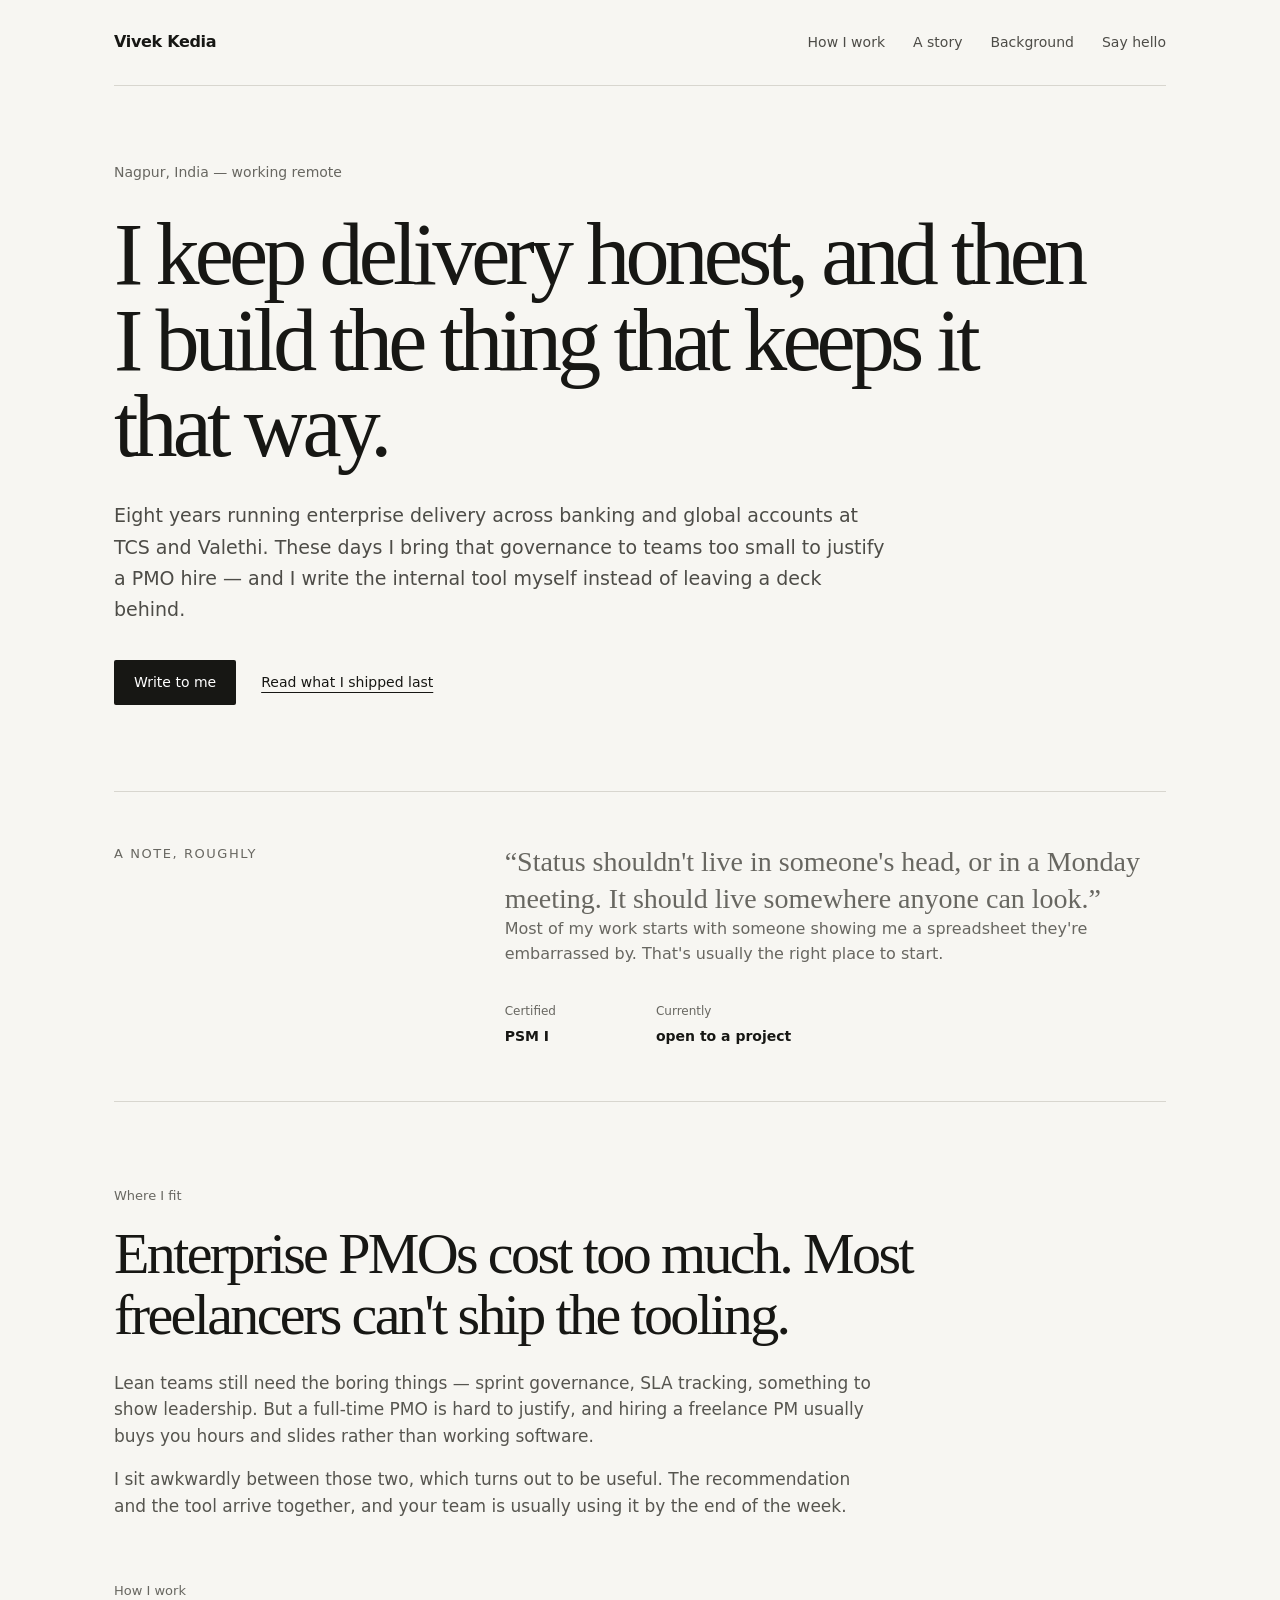
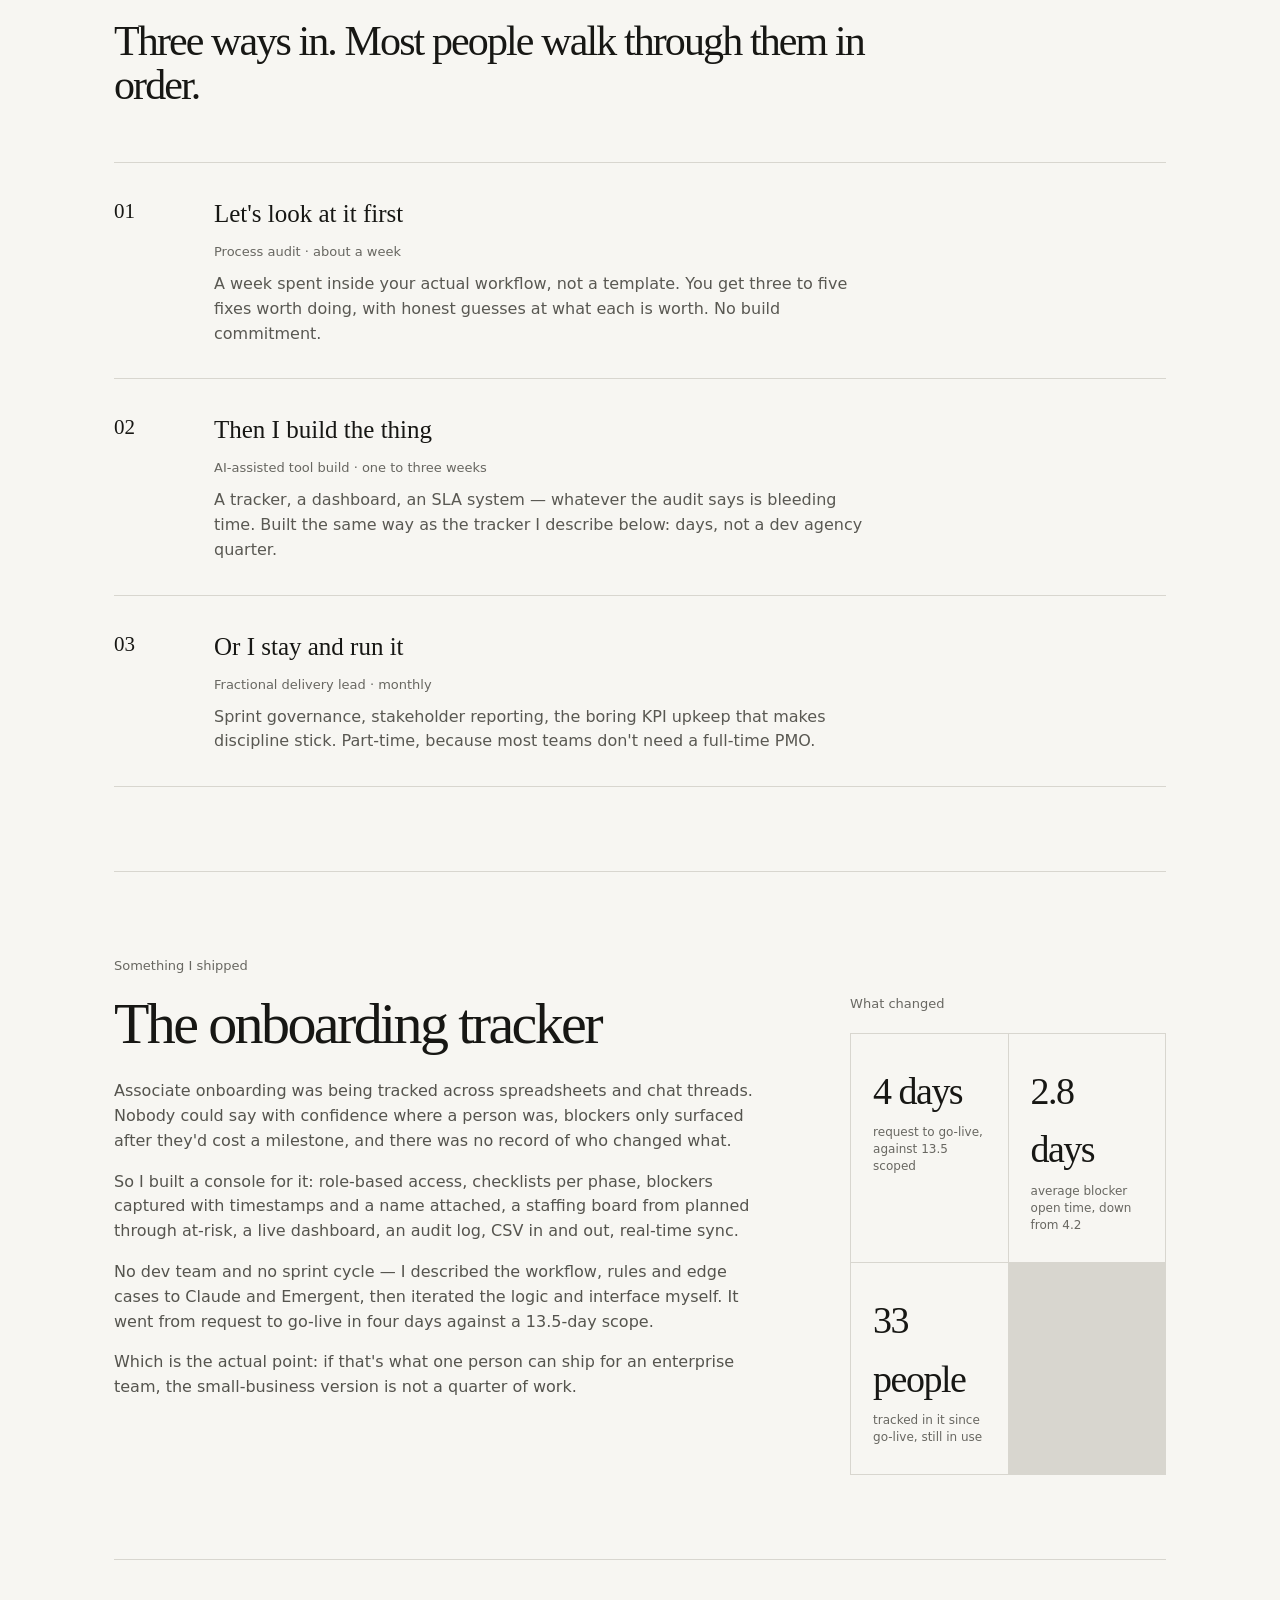
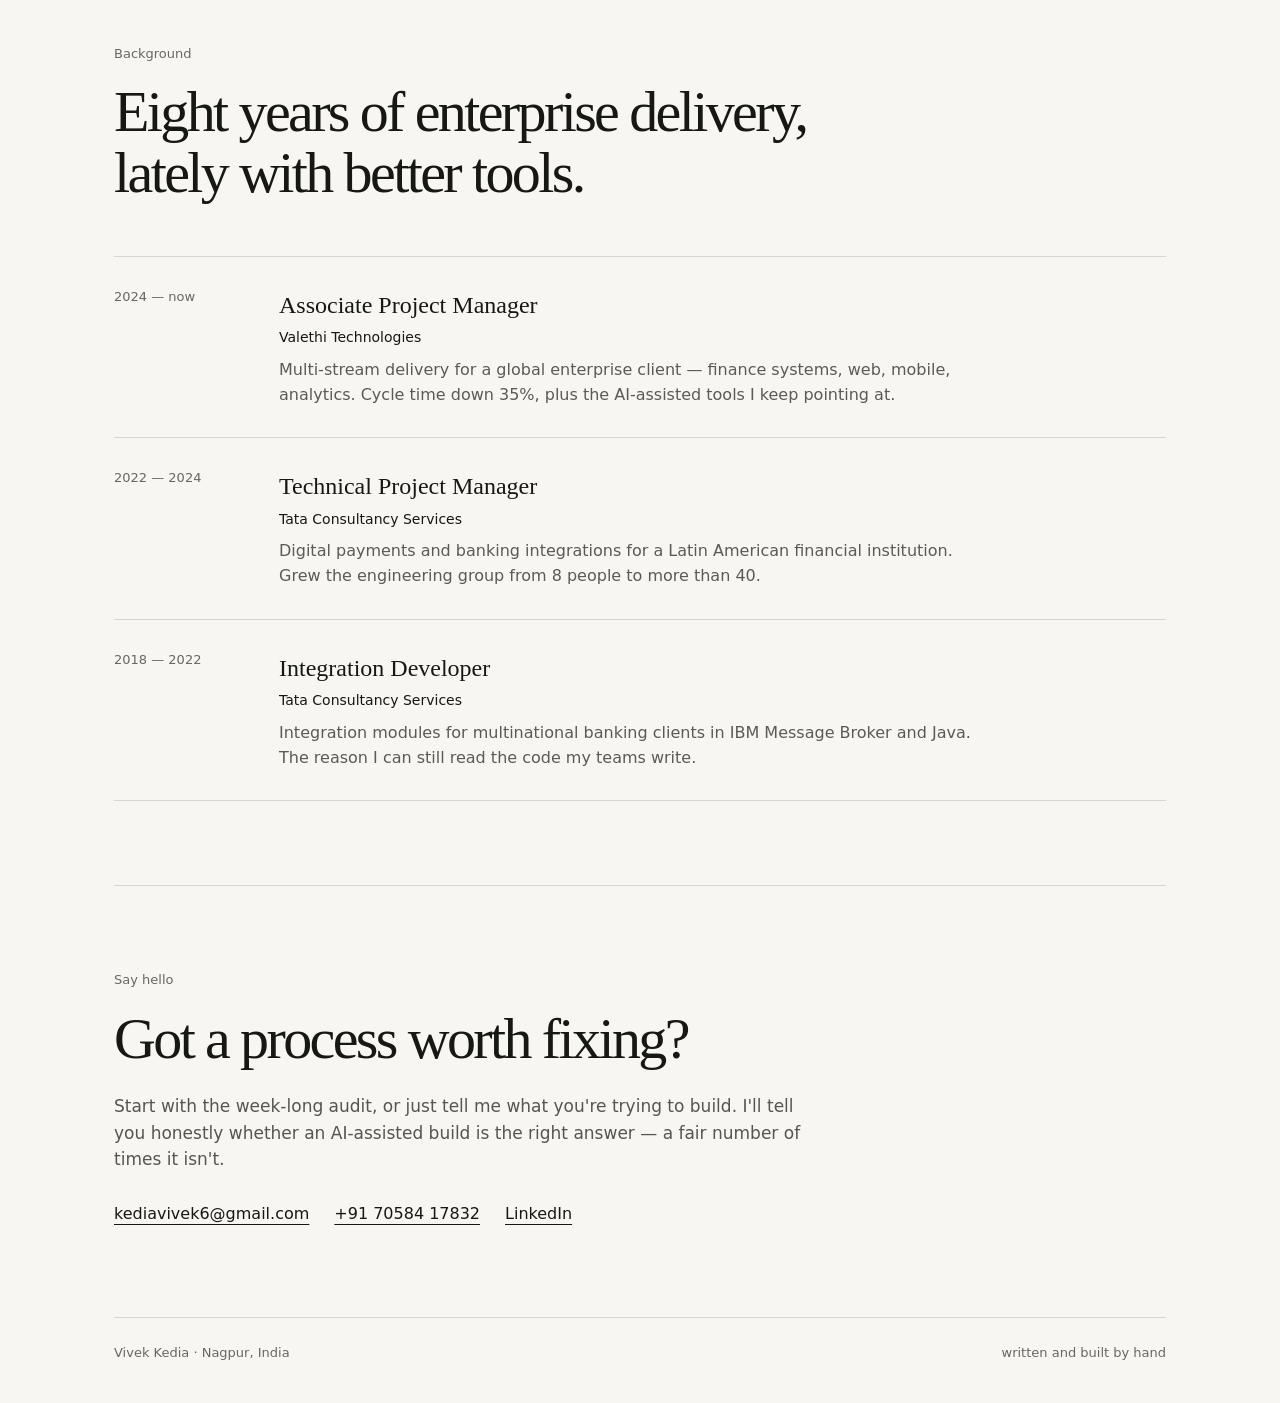
==== commit 16532e6f: "Update index.html" ====
--- a/index.html
+++ b/index.html
@@ -108,9 +108,9 @@
   <div class="section-kicker" style="margin-top:62px">How I work</div>
   <h2 style="font-size:42px">Three ways in. Most people walk through them in order.</h2>
   <div class="steps">
-    <article class="step"><div class="num">01</div><div><h3>Let's look at it first</h3><div class="type">Process audit · about a week</div><p>A week spent inside your actual workflow, not a template. You get three to five fixes worth doing, with honest guesses at what each is worth. No build commitment.</p></div><div class="price">₹15,000 – 30,000</div></article>
-    <article class="step"><div class="num">02</div><div><h3>Then I build the thing</h3><div class="type">AI-assisted tool build · one to three weeks</div><p>A tracker, a dashboard, an SLA system — whatever the audit says is bleeding time. Built the same way as the tracker I describe below: days, not a dev agency quarter.</p></div><div class="price">₹40,000 – 1,50,000</div></article>
-    <article class="step"><div class="num">03</div><div><h3>Or I stay and run it</h3><div class="type">Fractional delivery lead · monthly</div><p>Sprint governance, stakeholder reporting, the boring KPI upkeep that makes discipline stick. Part-time, because most teams don't need a full-time PMO.</p></div><div class="price">₹40,000 – 80,000/mo</div></article>
+    <article class="step"><div class="num">01</div><div><h3>Let's look at it first</h3><div class="type">Process audit · about a week</div><p>A week spent inside your actual workflow, not a template. You get three to five fixes worth doing, with honest guesses at what each is worth. No build commitment.</p></div><div class="price"></div></article>
+    <article class="step"><div class="num">02</div><div><h3>Then I build the thing</h3><div class="type">AI-assisted tool build · one to three weeks</div><p>A tracker, a dashboard, an SLA system — whatever the audit says is bleeding time. Built the same way as the tracker I describe below: days, not a dev agency quarter.</p></div><div class="price"></div></article>
+    <article class="step"><div class="num">03</div><div><h3>Or I stay and run it</h3><div class="type">Fractional delivery lead · monthly</div><p>Sprint governance, stakeholder reporting, the boring KPI upkeep that makes discipline stick. Part-time, because most teams don't need a full-time PMO.</p></div><div class="price"></div></article>
   </div>
 </section>
 
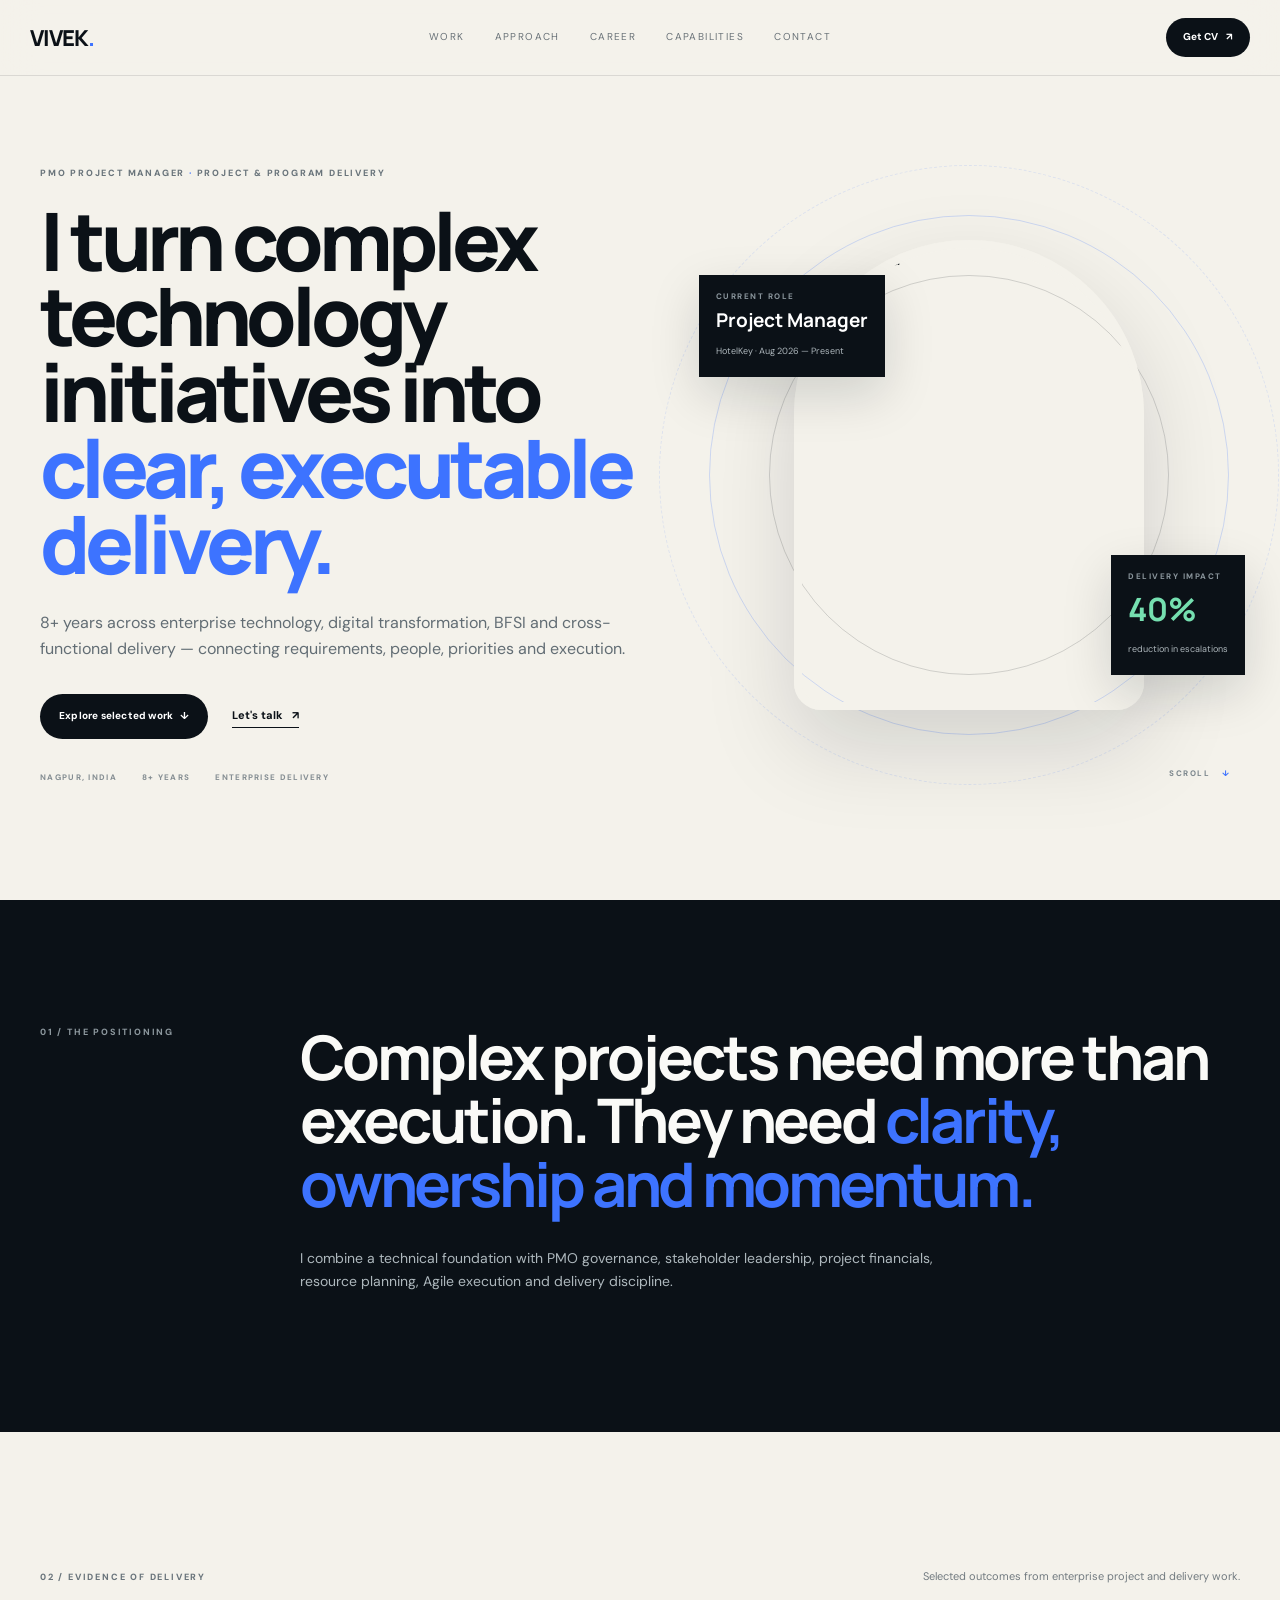
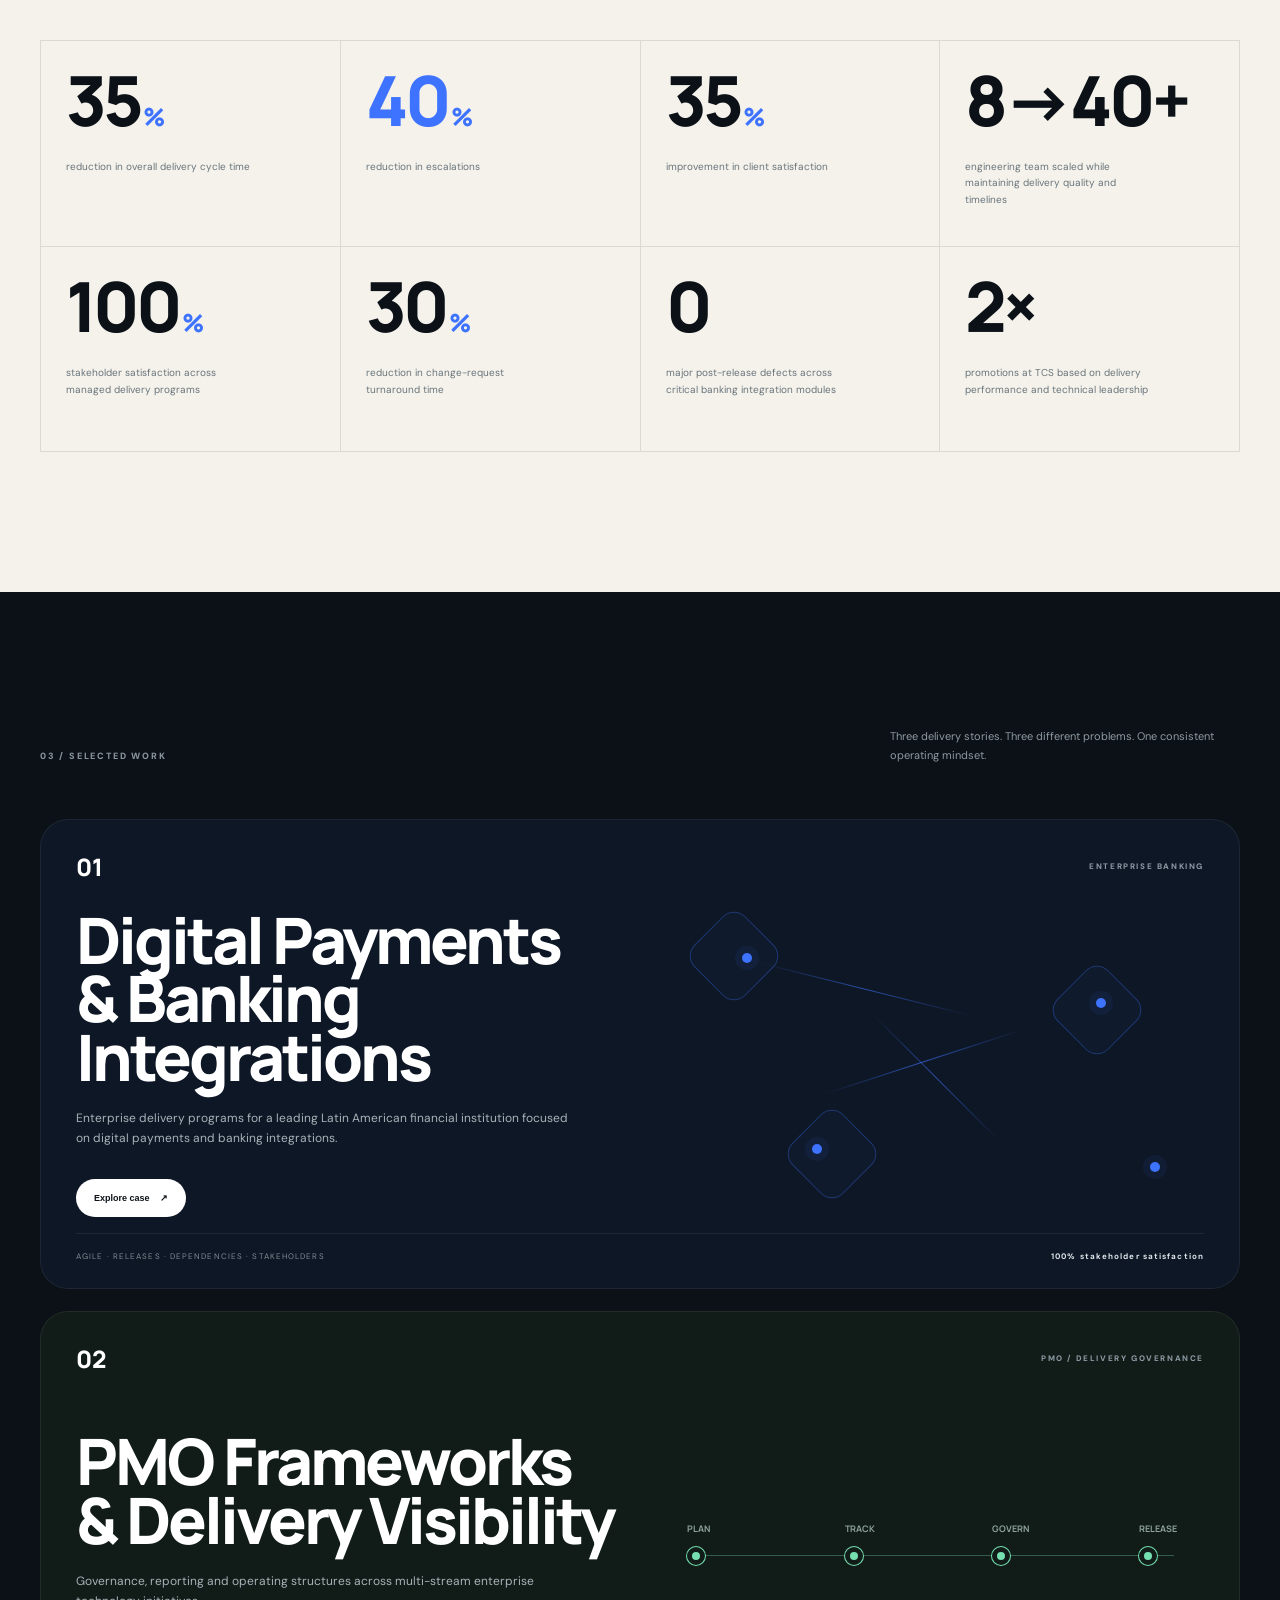
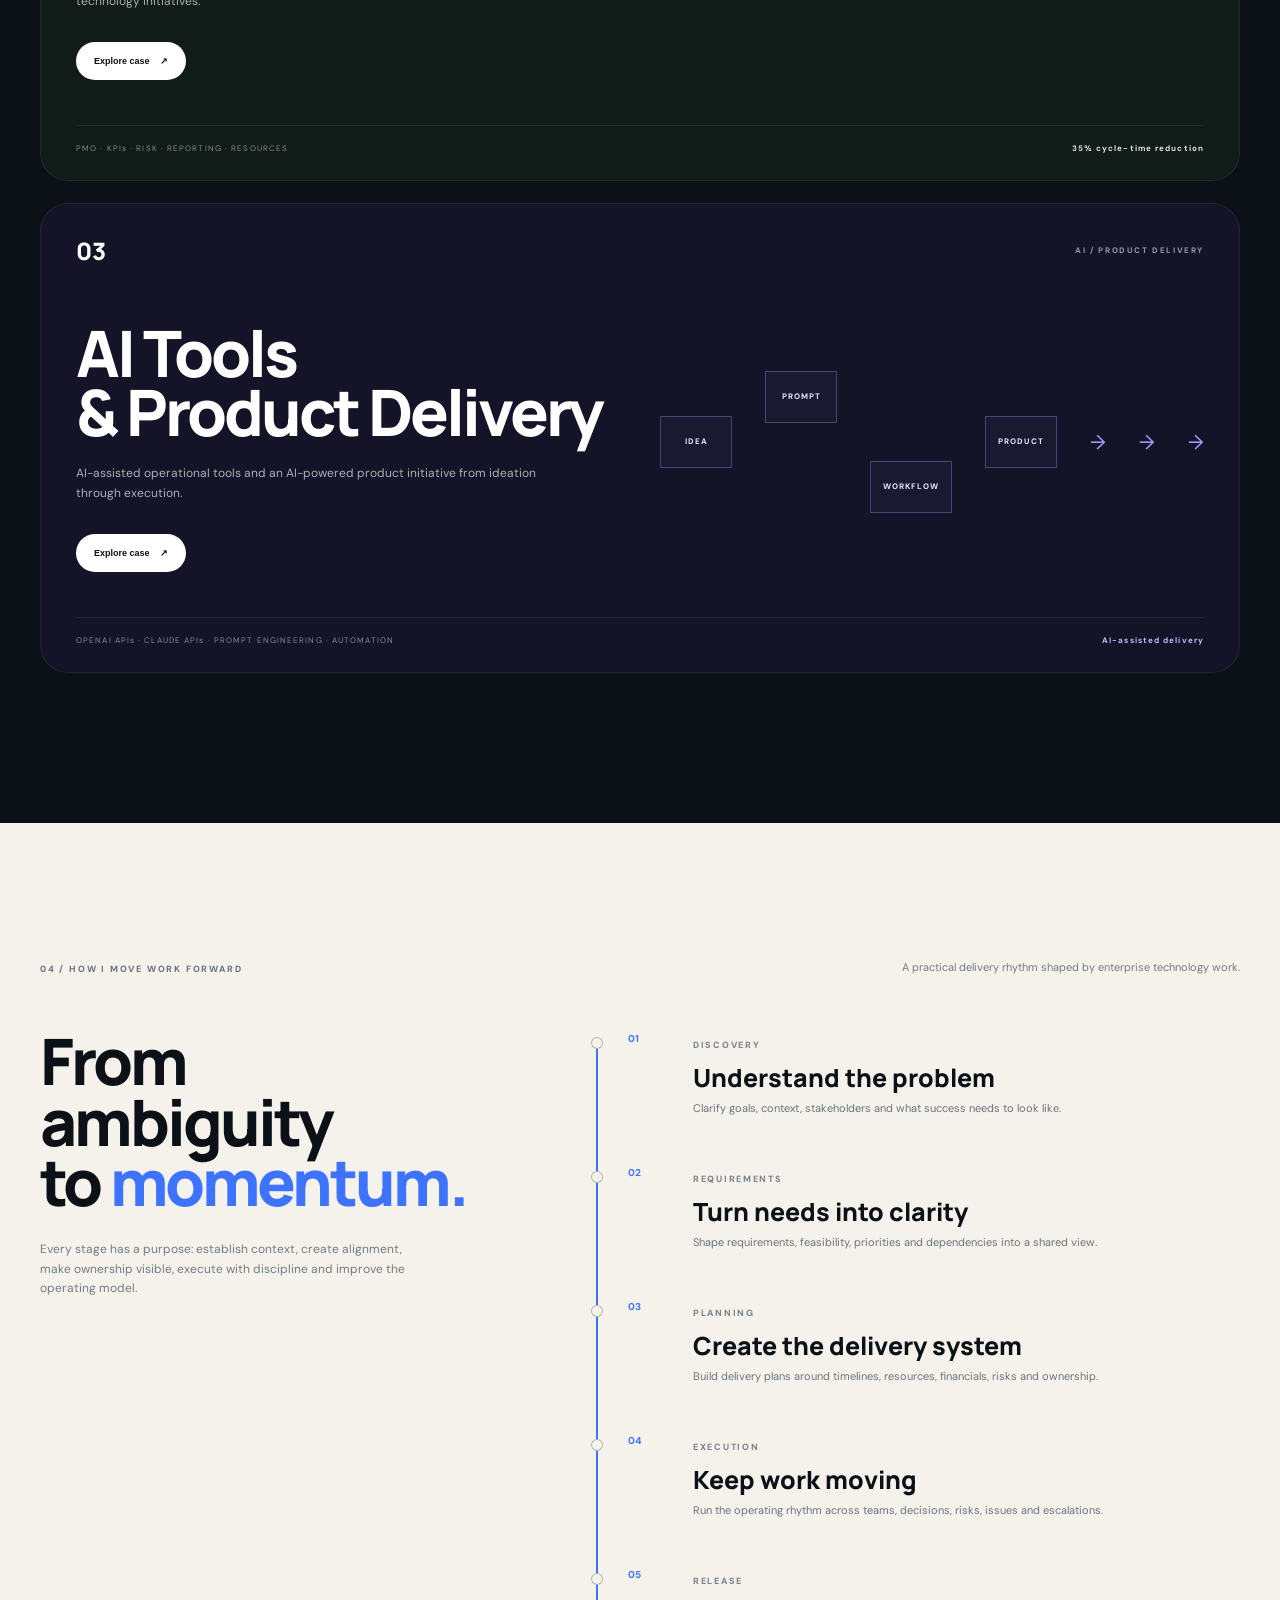
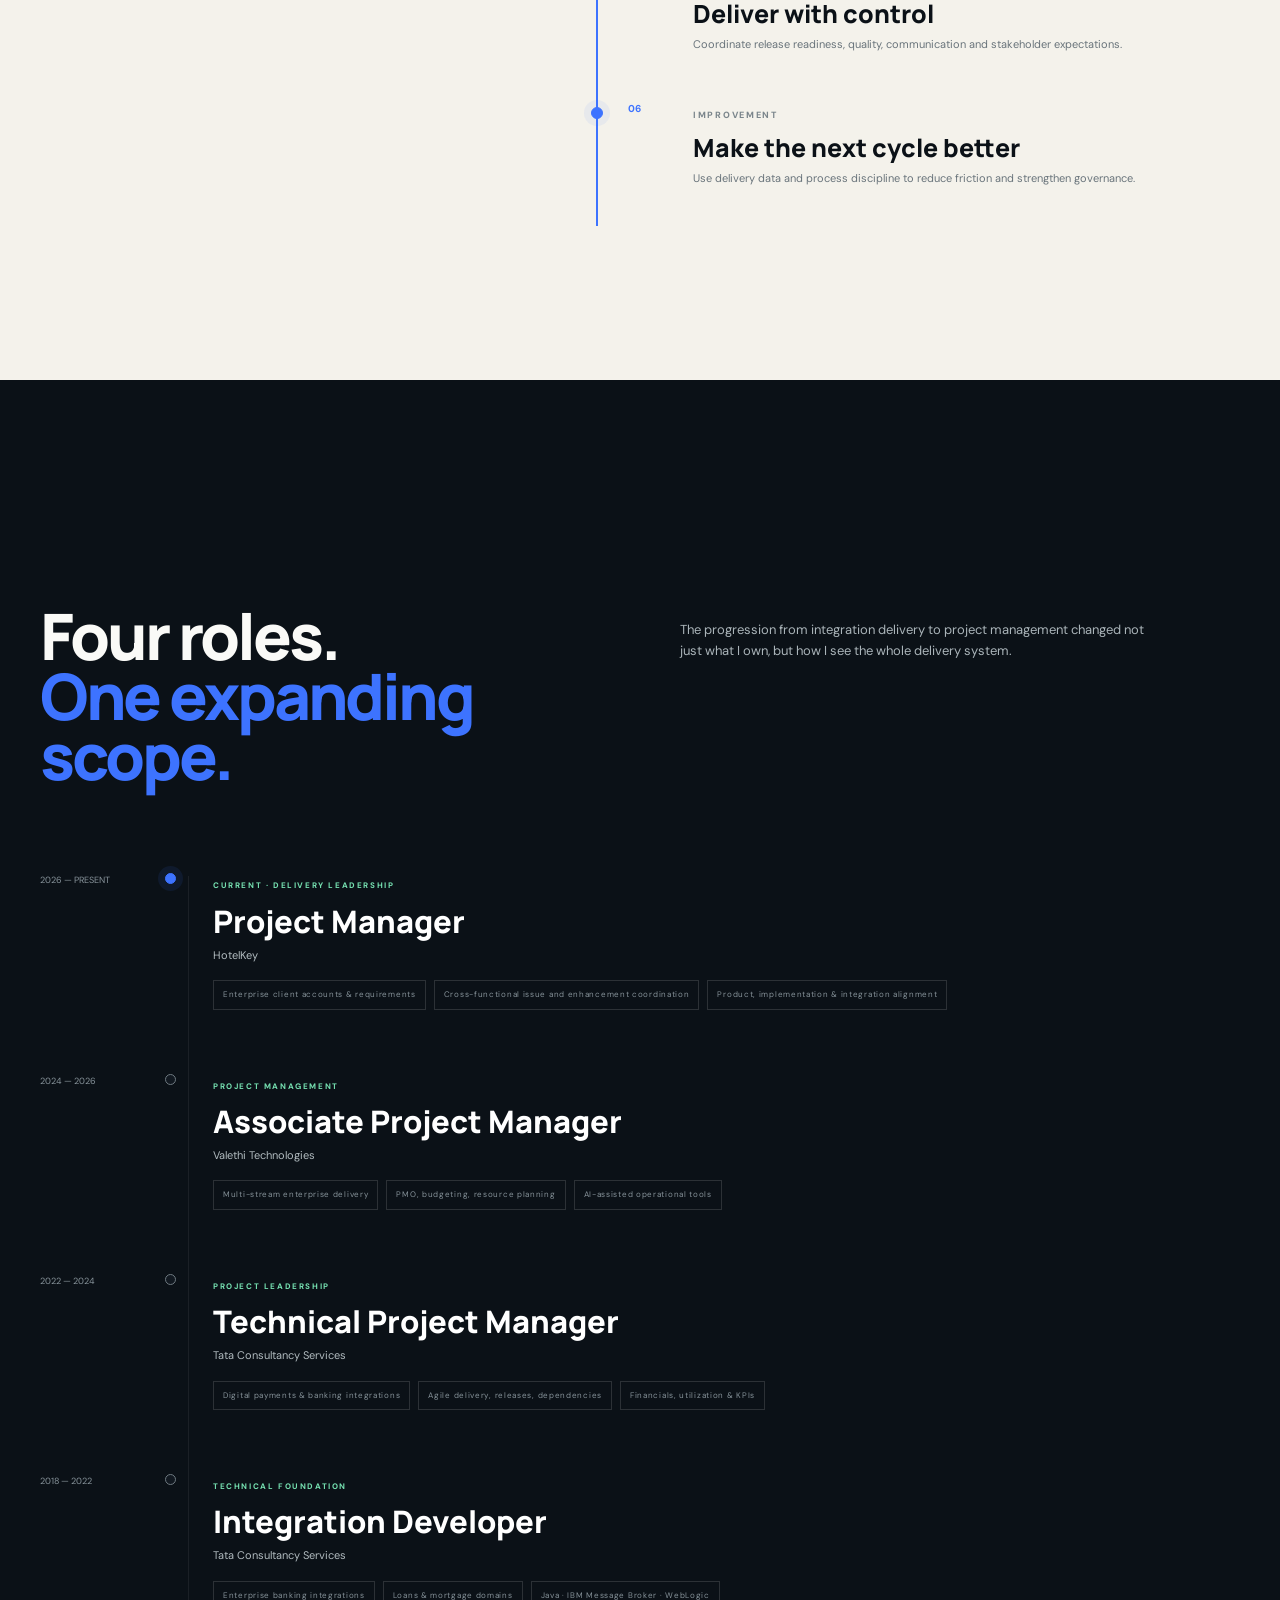
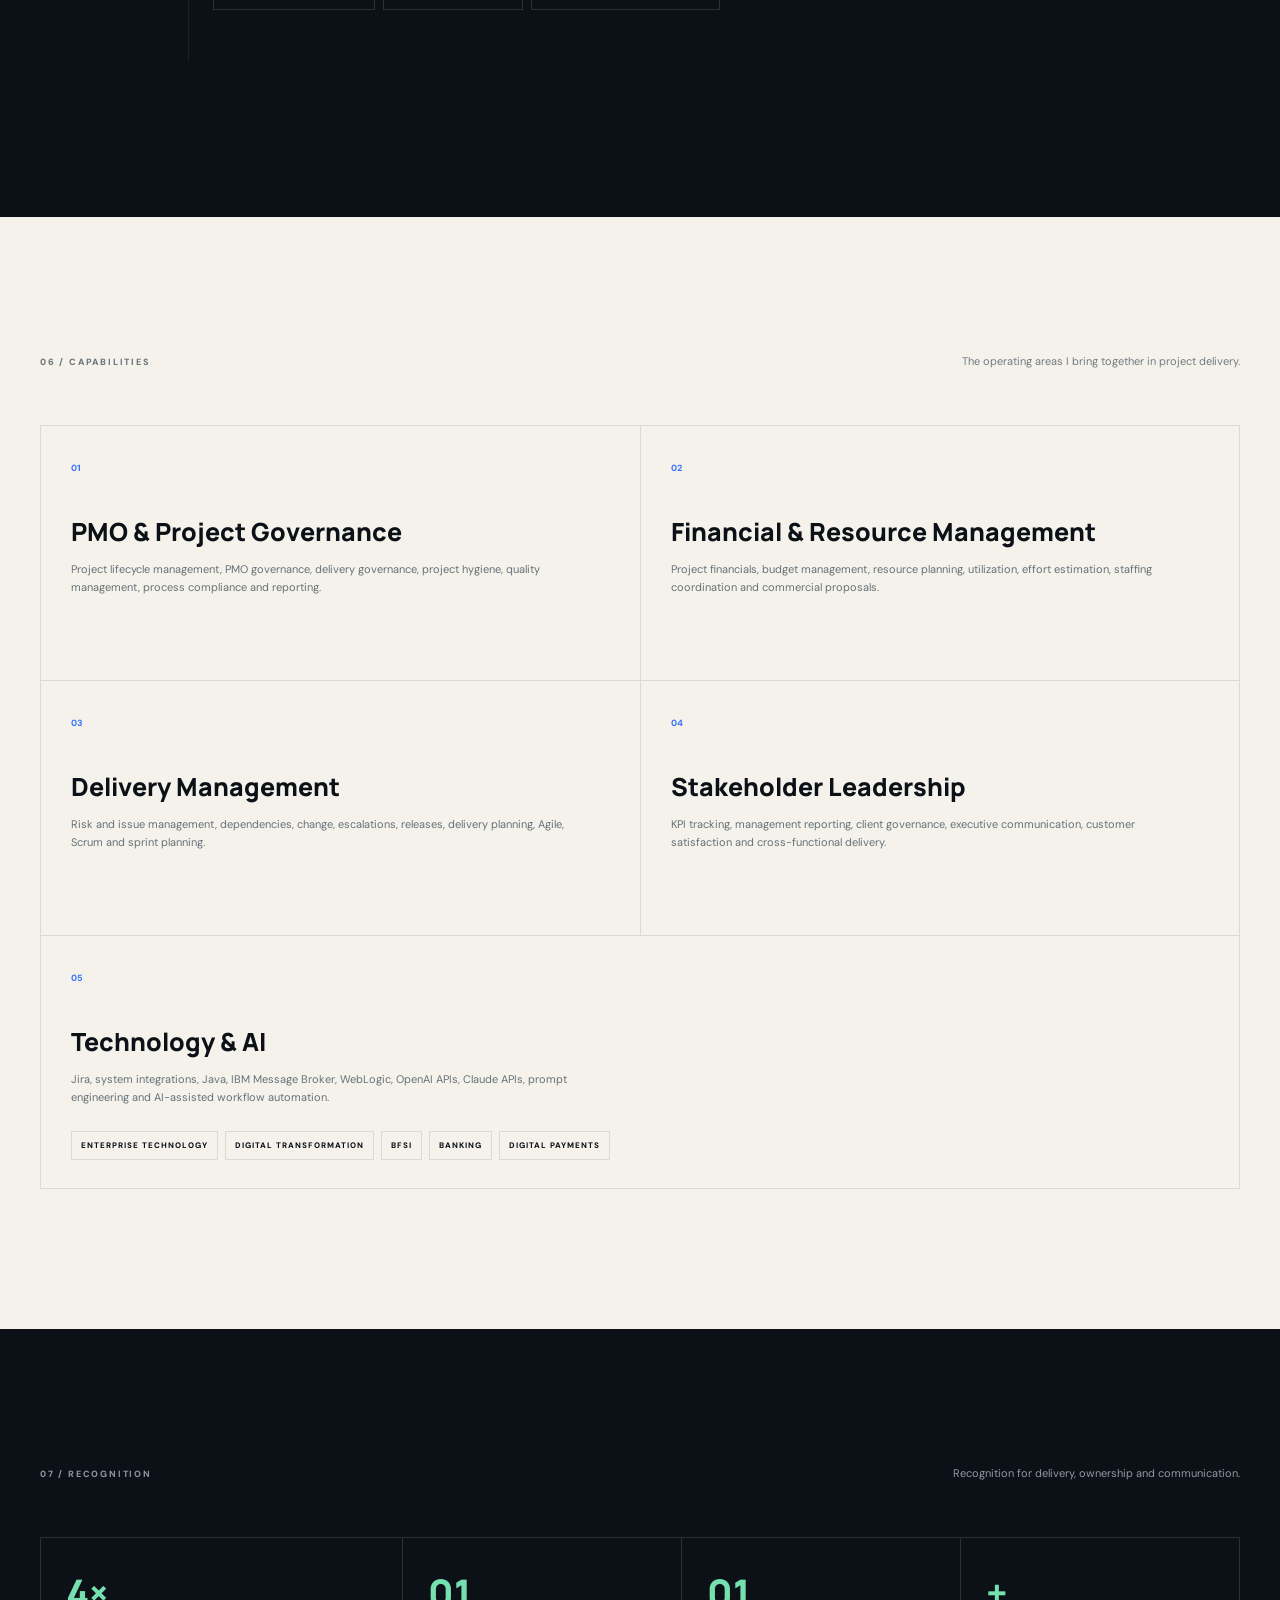
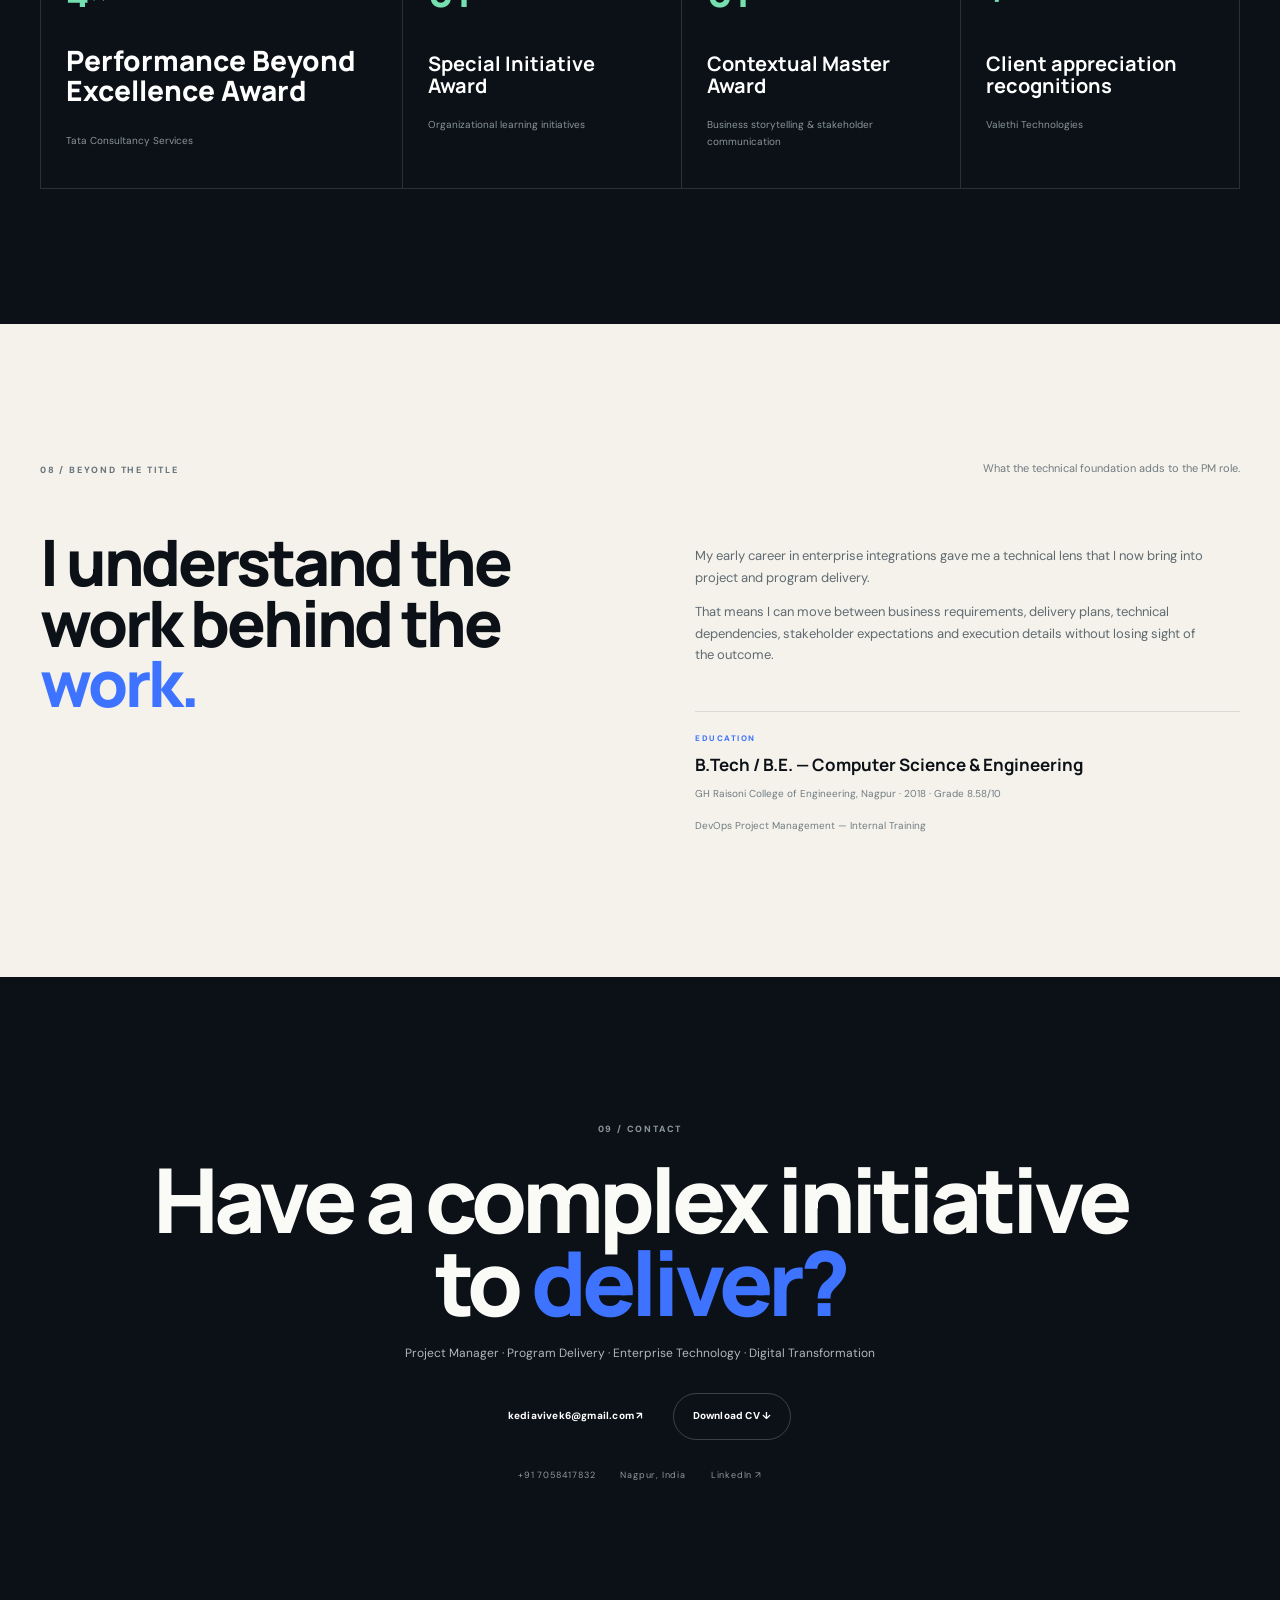
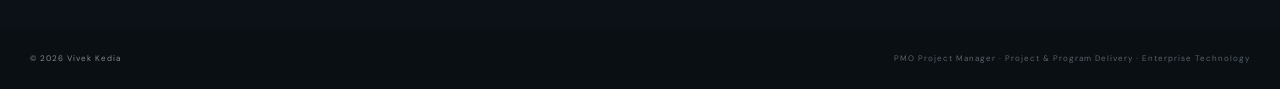
==== commit 239a924e: "Add files via upload" ====
--- a/index.html
+++ b/index.html
@@ -1,159 +1,107 @@
 <!doctype html>
 <html lang="en">
 <head>
-<meta charset="utf-8">
-<meta name="viewport" content="width=device-width, initial-scale=1">
-<title>Vivek Kedia — Delivery, PMO & AI Tool Builds</title>
-<style>
-:root{
-  --bg:#f7f6f2; --ink:#171714; --muted:#686761; --line:#d8d6cf;
-  --accent:#315f52; --card:#efeee8; --max:1120px;
-}
-*{box-sizing:border-box}
-html{scroll-behavior:smooth}
-body{margin:0;background:var(--bg);color:var(--ink);font-family:Inter,ui-sans-serif,system-ui,-apple-system,BlinkMacSystemFont,"Segoe UI",sans-serif;font-size:16px;line-height:1.55}
-a{color:inherit;text-decoration:none}
-.wrap{max-width:var(--max);margin:auto;padding:0 34px}
-header{height:86px;display:flex;align-items:center;justify-content:space-between;border-bottom:1px solid var(--line)}
-.brand{font-weight:700;letter-spacing:-.02em}
-nav{display:flex;gap:28px;font-size:14px;color:#4d4c47}
-nav a:hover{text-decoration:underline;text-underline-offset:4px}
-.hero{padding:76px 0 86px;border-bottom:1px solid var(--line)}
-.kicker{font-size:14px;color:var(--muted);margin-bottom:28px}
-h1{font-family:Georgia,"Times New Roman",serif;font-weight:500;font-size:clamp(48px,7vw,88px);line-height:.98;letter-spacing:-.055em;max-width:970px;margin:0 0 30px}
-.lead{max-width:780px;font-size:19px;line-height:1.65;color:#4d4c47}
-.actions{display:flex;gap:25px;margin-top:34px;align-items:center}
-.btn{background:var(--ink);color:white;padding:12px 20px;border-radius:2px;font-size:14px}
-.textlink{font-size:14px;text-decoration:underline;text-underline-offset:5px}
-.note{padding:52px 0;border-bottom:1px solid var(--line);display:grid;grid-template-columns:1fr 2fr;gap:60px}
-.note-label{font-size:13px;color:var(--muted);text-transform:uppercase;letter-spacing:.12em}
-.quote{font-family:Georgia,serif;font-size:28px;line-height:1.3;margin:0 0 18px}
-.note p{color:var(--muted);margin:0;max-width:670px}
-.meta{display:flex;gap:100px;margin-top:35px}
-.meta small{display:block;color:var(--muted);font-size:12px;margin-bottom:4px}
-.meta strong{font-size:14px}
-section{padding:84px 0;border-bottom:1px solid var(--line)}
-.section-kicker{font-size:13px;color:var(--muted);margin-bottom:18px}
-h2{font-family:Georgia,"Times New Roman",serif;font-weight:500;font-size:clamp(36px,5vw,58px);line-height:1.05;letter-spacing:-.045em;margin:0 0 24px;max-width:800px}
-.section-intro{max-width:760px;color:#56554f;font-size:17px}
-.steps{margin-top:55px;border-top:1px solid var(--line)}
-.step{display:grid;grid-template-columns:70px 1fr 180px;gap:30px;padding:32px 0;border-bottom:1px solid var(--line)}
-.num{font-family:Georgia,serif;font-size:21px}
-.step h3{font-family:Georgia,serif;font-size:25px;font-weight:500;margin:0 0 8px}
-.step .type{font-size:13px;color:var(--muted);margin-bottom:10px}
-.step p{margin:0;max-width:650px;color:#595852}
-.price{text-align:right;font-family:Georgia,serif;font-size:19px}
-.case{display:grid;grid-template-columns:1.35fr .65fr;gap:80px}
-.case-copy p{color:#55544e;max-width:710px}
-.stats{display:grid;grid-template-columns:1fr 1fr;gap:1px;background:var(--line);border:1px solid var(--line);height:max-content}
-.stat{background:var(--bg);padding:28px 22px}
-.stat .big{font-family:Georgia,serif;font-size:38px;letter-spacing:-.04em}
-.stat .label{font-size:12px;color:var(--muted);margin-top:4px;line-height:1.4}
-.timeline{margin-top:52px;border-top:1px solid var(--line)}
-.job{display:grid;grid-template-columns:130px 1fr;gap:35px;padding:30px 0;border-bottom:1px solid var(--line)}
-.year{font-size:13px;color:var(--muted)}
-.job h3{font-family:Georgia,serif;font-size:24px;font-weight:500;margin:0 0 3px}
-.company{font-size:14px;margin-bottom:9px}
-.job p{margin:0;color:#5b5a54;max-width:720px}
-.contact{padding-bottom:90px}
-.contact p{max-width:690px;color:#56554f;font-size:17px}
-.contact-links{display:flex;gap:25px;margin-top:30px;flex-wrap:wrap}
-.contact-links a{text-decoration:underline;text-underline-offset:5px}
-footer{padding:25px 0 40px;font-size:13px;color:var(--muted);display:flex;justify-content:space-between}
-@media(max-width:760px){
-  .wrap{padding:0 20px} header{height:auto;padding:22px 0;align-items:flex-start} nav{gap:13px;flex-wrap:wrap;justify-content:flex-end;max-width:260px}
-  .hero{padding:55px 0 65px} h1{font-size:52px}.lead{font-size:17px}
-  .note,.case{grid-template-columns:1fr;gap:25px}.note{padding:42px 0}
-  .meta{gap:45px}.step{grid-template-columns:45px 1fr;gap:15px}.price{grid-column:2;text-align:left}
-  section{padding:62px 0}.job{grid-template-columns:1fr;gap:7px}
-  footer{display:block} footer span{display:block;margin-top:8px}
-}
-</style>
+<meta charset="utf-8"><meta name="viewport" content="width=device-width,initial-scale=1">
+<title>Vivek Kedia — PMO Project Manager</title>
+<meta name="description" content="Vivek Kedia — PMO Project Manager focused on project and program delivery across enterprise technology, digital transformation and BFSI.">
+<link rel="preconnect" href="https://fonts.googleapis.com"><link rel="preconnect" href="https://fonts.gstatic.com" crossorigin>
+<link href="https://fonts.googleapis.com/css2?family=DM+Sans:wght@400;500;600;700&family=Manrope:wght@500;600;700;800&display=swap" rel="stylesheet">
+<link rel="stylesheet" href="styles.css">
 </head>
 <body>
-<div class="wrap">
-<header>
-  <a class="brand" href="#top">Vivek Kedia</a>
-  <nav>
-    <a href="#work">How I work</a><a href="#story">A story</a><a href="#background">Background</a><a href="#contact">Say hello</a>
-  </nav>
-</header>
-
+<div class="cursor-dot"></div><div class="progress"></div>
+<header class="site-header"><a class="brand" href="#top">VIVEK<span>.</span></a><nav class="desktop-nav"><a href="#work">Work</a><a href="#approach">Approach</a><a href="#career">Career</a><a href="#capabilities">Capabilities</a><a href="#contact">Contact</a></nav><a class="header-cv" href="assets/Vivek_Kedia_Resume.pdf" download>Get CV <span>↗</span></a><button class="menu-btn" aria-label="Open menu">☰</button></header>
+<div class="mobile-nav"><a href="#work">Work</a><a href="#approach">Approach</a><a href="#career">Career</a><a href="#capabilities">Capabilities</a><a href="#contact">Contact</a></div>
 <main id="top">
-<section class="hero">
-  <div class="kicker">Nagpur, India — working remote</div>
-  <h1>I keep delivery honest, and then I build the thing that keeps it that way.</h1>
-  <p class="lead">Eight years running enterprise delivery across banking and global accounts at TCS and Valethi. These days I bring that governance to teams too small to justify a PMO hire — and I write the internal tool myself instead of leaving a deck behind.</p>
-  <div class="actions"><a class="btn" href="mailto:kediavivek6@gmail.com">Write to me</a><a class="textlink" href="#story">Read what I shipped last</a></div>
-</section>
-
-<div class="note">
-  <div class="note-label">A note, roughly</div>
-  <div>
-    <p class="quote">“Status shouldn't live in someone's head, or in a Monday meeting. It should live somewhere anyone can look.”</p>
-    <p>Most of my work starts with someone showing me a spreadsheet they're embarrassed by. That's usually the right place to start.</p>
-    <div class="meta">
-      <div><small>Certified</small><strong>PSM I</strong></div>
-      <div><small>Currently</small><strong>open to a project</strong></div>
-    </div>
+<section class="hero wrap">
+  <div class="hero-copy reveal">
+    <p class="eyebrow">PMO PROJECT MANAGER <span>·</span> PROJECT & PROGRAM DELIVERY</p>
+    <h1>I turn complex technology initiatives into <i>clear, executable delivery.</i></h1>
+    <p class="hero-lead">8+ years across enterprise technology, digital transformation, BFSI and cross-functional delivery — connecting requirements, people, priorities and execution.</p>
+    <div class="hero-actions"><a class="btn primary" href="#work">Explore selected work <span>↓</span></a><a class="text-link" href="mailto:kediavivek6@gmail.com">Let's talk <span>↗</span></a></div>
+    <div class="hero-meta"><span>NAGPUR, INDIA</span><span>8+ YEARS</span><span>ENTERPRISE DELIVERY</span></div>
   </div>
-</div>
-
-<section id="work">
-  <div class="section-kicker">Where I fit</div>
-  <h2>Enterprise PMOs cost too much. Most freelancers can't ship the tooling.</h2>
-  <p class="section-intro">Lean teams still need the boring things — sprint governance, SLA tracking, something to show leadership. But a full-time PMO is hard to justify, and hiring a freelance PM usually buys you hours and slides rather than working software.</p>
-  <p class="section-intro">I sit awkwardly between those two, which turns out to be useful. The recommendation and the tool arrive together, and your team is usually using it by the end of the week.</p>
-
-  <div class="section-kicker" style="margin-top:62px">How I work</div>
-  <h2 style="font-size:42px">Three ways in. Most people walk through them in order.</h2>
-  <div class="steps">
-    <article class="step"><div class="num">01</div><div><h3>Let's look at it first</h3><div class="type">Process audit · about a week</div><p>A week spent inside your actual workflow, not a template. You get three to five fixes worth doing, with honest guesses at what each is worth. No build commitment.</p></div><div class="price"></div></article>
-    <article class="step"><div class="num">02</div><div><h3>Then I build the thing</h3><div class="type">AI-assisted tool build · one to three weeks</div><p>A tracker, a dashboard, an SLA system — whatever the audit says is bleeding time. Built the same way as the tracker I describe below: days, not a dev agency quarter.</p></div><div class="price"></div></article>
-    <article class="step"><div class="num">03</div><div><h3>Or I stay and run it</h3><div class="type">Fractional delivery lead · monthly</div><p>Sprint governance, stakeholder reporting, the boring KPI upkeep that makes discipline stick. Part-time, because most teams don't need a full-time PMO.</p></div><div class="price"></div></article>
+  <div class="hero-visual reveal">
+    <div class="orbit orbit-a"></div><div class="orbit orbit-b"></div><div class="orbit orbit-c"></div>
+    <div class="portrait-frame"><img src="assets/vivek-profile.png" alt="Vivek Kedia"></div>
+    <div class="hero-note note-a"><small>CURRENT ROLE</small><strong>Project Manager</strong><span>HotelKey · Aug 2026 — Present</span></div>
+    <div class="hero-note note-b"><small>DELIVERY IMPACT</small><strong>40%</strong><span>reduction in escalations</span></div>
+    <div class="scroll-cue">SCROLL <span>↓</span></div>
   </div>
 </section>
 
-<section id="story">
-  <div class="section-kicker">Something I shipped</div>
-  <div class="case">
-    <div class="case-copy">
-      <h2>The onboarding tracker</h2>
-      <p>Associate onboarding was being tracked across spreadsheets and chat threads. Nobody could say with confidence where a person was, blockers only surfaced after they'd cost a milestone, and there was no record of who changed what.</p>
-      <p>So I built a console for it: role-based access, checklists per phase, blockers captured with timestamps and a name attached, a staffing board from planned through at-risk, a live dashboard, an audit log, CSV in and out, real-time sync.</p>
-      <p>No dev team and no sprint cycle — I described the workflow, rules and edge cases to Claude and Emergent, then iterated the logic and interface myself. It went from request to go-live in four days against a 13.5-day scope.</p>
-      <p>Which is the actual point: if that's what one person can ship for an enterprise team, the small-business version is not a quarter of work.</p>
-    </div>
-    <div>
-      <div class="section-kicker">What changed</div>
-      <div class="stats">
-        <div class="stat"><div class="big">4 days</div><div class="label">request to go-live, against 13.5 scoped</div></div>
-        <div class="stat"><div class="big">2.8 days</div><div class="label">average blocker open time, down from 4.2</div></div>
-        <div class="stat"><div class="big">33 people</div><div class="label">tracked in it since go-live, still in use</div></div>
-      </div>
-    </div>
+<section class="statement dark-band reveal">
+  <div class="wrap statement-grid"><p class="eyebrow muted">01 / THE POSITIONING</p><div><h2>Complex projects need more than execution. They need <em>clarity, ownership and momentum.</em></h2><p>I combine a technical foundation with PMO governance, stakeholder leadership, project financials, resource planning, Agile execution and delivery discipline.</p></div></div>
+</section>
+
+<section id="impact" class="impact wrap">
+  <div class="section-top reveal"><p class="eyebrow">02 / EVIDENCE OF DELIVERY</p><p>Selected outcomes from enterprise project and delivery work.</p></div>
+  <div class="impact-grid">
+    <div class="impact-item reveal"><strong data-count="35">0</strong><span>%</span><p>reduction in overall delivery cycle time</p></div>
+    <div class="impact-item accent reveal"><strong data-count="40">0</strong><span>%</span><p>reduction in escalations</p></div>
+    <div class="impact-item reveal"><strong data-count="35">0</strong><span>%</span><p>improvement in client satisfaction</p></div>
+    <div class="impact-item reveal"><strong>8→40+</strong><p>engineering team scaled while maintaining delivery quality and timelines</p></div>
+    <div class="impact-item reveal"><strong data-count="100">0</strong><span>%</span><p>stakeholder satisfaction across managed delivery programs</p></div>
+    <div class="impact-item reveal"><strong data-count="30">0</strong><span>%</span><p>reduction in change-request turnaround time</p></div>
+    <div class="impact-item reveal"><strong>0</strong><p>major post-release defects across critical banking integration modules</p></div>
+    <div class="impact-item reveal"><strong>2×</strong><p>promotions at TCS based on delivery performance and technical leadership</p></div>
   </div>
 </section>
 
-<section id="background">
-  <div class="section-kicker">Background</div>
-  <h2>Eight years of enterprise delivery, lately with better tools.</h2>
-  <div class="timeline">
-    <article class="job"><div class="year">2024 — now</div><div><h3>Associate Project Manager</h3><div class="company">Valethi Technologies</div><p>Multi-stream delivery for a global enterprise client — finance systems, web, mobile, analytics. Cycle time down 35%, plus the AI-assisted tools I keep pointing at.</p></div></article>
-    <article class="job"><div class="year">2022 — 2024</div><div><h3>Technical Project Manager</h3><div class="company">Tata Consultancy Services</div><p>Digital payments and banking integrations for a Latin American financial institution. Grew the engineering group from 8 people to more than 40.</p></div></article>
-    <article class="job"><div class="year">2018 — 2022</div><div><h3>Integration Developer</h3><div class="company">Tata Consultancy Services</div><p>Integration modules for multinational banking clients in IBM Message Broker and Java. The reason I can still read the code my teams write.</p></div></article>
+<section id="work" class="work dark-band">
+ <div class="wrap">
+  <div class="section-top reveal"><p class="eyebrow muted">03 / SELECTED WORK</p><p>Three delivery stories. Three different problems. One consistent operating mindset.</p></div>
+  <div class="case-list">
+   <article class="case case-one reveal" data-case="banking"><div class="case-top"><span>01</span><small>ENTERPRISE BANKING</small></div><div class="case-main"><div><h3>Digital Payments<br>& Banking Integrations</h3><p>Enterprise delivery programs for a leading Latin American financial institution focused on digital payments and banking integrations.</p><button class="case-btn">Explore case <span>↗</span></button></div><div class="system-art" aria-hidden="true"><i></i><i></i><i></i><i></i><b></b><b></b><b></b><span class="flow-line l1"></span><span class="flow-line l2"></span><span class="flow-line l3"></span></div></div><div class="case-foot"><span>AGILE · RELEASES · DEPENDENCIES · STAKEHOLDERS</span><strong>100% stakeholder satisfaction</strong></div></article>
+   <article class="case case-two reveal" data-case="pmo"><div class="case-top"><span>02</span><small>PMO / DELIVERY GOVERNANCE</small></div><div class="case-main"><div><h3>PMO Frameworks<br>& Delivery Visibility</h3><p>Governance, reporting and operating structures across multi-stream enterprise technology initiatives.</p><button class="case-btn">Explore case <span>↗</span></button></div><div class="timeline-art" aria-hidden="true"><div class="tline"></div><div class="milestone m1"><b>PLAN</b><i></i></div><div class="milestone m2"><b>TRACK</b><i></i></div><div class="milestone m3"><b>GOVERN</b><i></i></div><div class="milestone m4"><b>RELEASE</b><i></i></div></div></div><div class="case-foot"><span>PMO · KPIs · RISK · REPORTING · RESOURCES</span><strong>35% cycle-time reduction</strong></div></article>
+   <article class="case case-three reveal" data-case="ai"><div class="case-top"><span>03</span><small>AI / PRODUCT DELIVERY</small></div><div class="case-main"><div><h3>AI Tools<br>& Product Delivery</h3><p>AI-assisted operational tools and an AI-powered product initiative from ideation through execution.</p><button class="case-btn">Explore case <span>↗</span></button></div><div class="ai-art" aria-hidden="true"><div class="ai-node n1">IDEA</div><div class="ai-node n2">PROMPT</div><div class="ai-node n3">WORKFLOW</div><div class="ai-node n4">PRODUCT</div><span class="ai-arrow a1">→</span><span class="ai-arrow a2">→</span><span class="ai-arrow a3">→</span></div></div><div class="case-foot"><span>OPENAI APIs · CLAUDE APIs · PROMPT ENGINEERING · AUTOMATION</span><strong>AI-assisted delivery</strong></div></article>
   </div>
+ </div>
 </section>
 
-<section id="contact" class="contact">
-  <div class="section-kicker">Say hello</div>
-  <h2>Got a process worth fixing?</h2>
-  <p>Start with the week-long audit, or just tell me what you're trying to build. I'll tell you honestly whether an AI-assisted build is the right answer — a fair number of times it isn't.</p>
-  <div class="contact-links"><a href="mailto:kediavivek6@gmail.com">kediavivek6@gmail.com</a><a href="tel:+917058417832">+91 70584 17832</a><a href="https://www.linkedin.com/in/vivek-kedia/" target="_blank" rel="noopener">LinkedIn</a></div>
+<section id="approach" class="approach wrap">
+ <div class="section-top reveal"><p class="eyebrow">04 / HOW I MOVE WORK FORWARD</p><p>A practical delivery rhythm shaped by enterprise technology work.</p></div>
+ <div class="approach-grid"><div class="approach-intro reveal"><h2>From ambiguity<br>to <em>momentum.</em></h2><p>Every stage has a purpose: establish context, create alignment, make ownership visible, execute with discipline and improve the operating model.</p></div><div class="process" id="process">
+  <div class="process-progress"><span></span></div>
+  <article class="process-step active reveal"><b>01</b><div><small>DISCOVERY</small><h3>Understand the problem</h3><p>Clarify goals, context, stakeholders and what success needs to look like.</p></div></article>
+  <article class="process-step reveal"><b>02</b><div><small>REQUIREMENTS</small><h3>Turn needs into clarity</h3><p>Shape requirements, feasibility, priorities and dependencies into a shared view.</p></div></article>
+  <article class="process-step reveal"><b>03</b><div><small>PLANNING</small><h3>Create the delivery system</h3><p>Build delivery plans around timelines, resources, financials, risks and ownership.</p></div></article>
+  <article class="process-step reveal"><b>04</b><div><small>EXECUTION</small><h3>Keep work moving</h3><p>Run the operating rhythm across teams, decisions, risks, issues and escalations.</p></div></article>
+  <article class="process-step reveal"><b>05</b><div><small>RELEASE</small><h3>Deliver with control</h3><p>Coordinate release readiness, quality, communication and stakeholder expectations.</p></div></article>
+  <article class="process-step reveal"><b>06</b><div><small>IMPROVEMENT</small><h3>Make the next cycle better</h3><p>Use delivery data and process discipline to reduce friction and strengthen governance.</p></div></article>
+ </div></div>
 </section>
+
+<section id="career" class="career dark-band">
+ <div class="wrap"><div class="section-top reveal"><p class="eyebrow muted">05 / CAREER EVOLUTION</p><p>A technical foundation expanded into project, delivery and client leadership.</p></div>
+ <div class="career-intro reveal"><h2>Four roles.<br><em>One expanding scope.</em></h2><p>The progression from integration delivery to project management changed not just what I own, but how I see the whole delivery system.</p></div>
+ <div class="career-line">
+  <article class="career-item current reveal"><time>2026 — PRESENT</time><span class="career-dot"></span><div><small>CURRENT · DELIVERY LEADERSHIP</small><h3>Project Manager</h3><p>HotelKey</p><ul><li>Enterprise client accounts & requirements</li><li>Cross-functional issue and enhancement coordination</li><li>Product, implementation & integration alignment</li></ul></div></article>
+  <article class="career-item reveal"><time>2024 — 2026</time><span class="career-dot"></span><div><small>PROJECT MANAGEMENT</small><h3>Associate Project Manager</h3><p>Valethi Technologies</p><ul><li>Multi-stream enterprise delivery</li><li>PMO, budgeting, resource planning</li><li>AI-assisted operational tools</li></ul></div></article>
+  <article class="career-item reveal"><time>2022 — 2024</time><span class="career-dot"></span><div><small>PROJECT LEADERSHIP</small><h3>Technical Project Manager</h3><p>Tata Consultancy Services</p><ul><li>Digital payments & banking integrations</li><li>Agile delivery, releases, dependencies</li><li>Financials, utilization & KPIs</li></ul></div></article>
+  <article class="career-item reveal"><time>2018 — 2022</time><span class="career-dot"></span><div><small>TECHNICAL FOUNDATION</small><h3>Integration Developer</h3><p>Tata Consultancy Services</p><ul><li>Enterprise banking integrations</li><li>Loans & mortgage domains</li><li>Java · IBM Message Broker · WebLogic</li></ul></div></article>
+ </div></div>
+</section>
+
+<section id="capabilities" class="capabilities wrap">
+ <div class="section-top reveal"><p class="eyebrow">06 / CAPABILITIES</p><p>The operating areas I bring together in project delivery.</p></div>
+ <div class="cap-grid">
+  <article class="cap reveal"><span>01</span><h3>PMO & Project Governance</h3><p>Project lifecycle management, PMO governance, delivery governance, project hygiene, quality management, process compliance and reporting.</p></article>
+  <article class="cap reveal"><span>02</span><h3>Financial & Resource Management</h3><p>Project financials, budget management, resource planning, utilization, effort estimation, staffing coordination and commercial proposals.</p></article>
+  <article class="cap reveal"><span>03</span><h3>Delivery Management</h3><p>Risk and issue management, dependencies, change, escalations, releases, delivery planning, Agile, Scrum and sprint planning.</p></article>
+  <article class="cap reveal"><span>04</span><h3>Stakeholder Leadership</h3><p>KPI tracking, management reporting, client governance, executive communication, customer satisfaction and cross-functional delivery.</p></article>
+  <article class="cap reveal wide"><span>05</span><h3>Technology & AI</h3><p>Jira, system integrations, Java, IBM Message Broker, WebLogic, OpenAI APIs, Claude APIs, prompt engineering and AI-assisted workflow automation.</p><div class="tags"><i>ENTERPRISE TECHNOLOGY</i><i>DIGITAL TRANSFORMATION</i><i>BFSI</i><i>BANKING</i><i>DIGITAL PAYMENTS</i></div></article>
+ </div>
+</section>
+
+<section class="recognition dark-band"><div class="wrap"><div class="section-top reveal"><p class="eyebrow muted">07 / RECOGNITION</p><p>Recognition for delivery, ownership and communication.</p></div><div class="recognition-grid"><div class="award-big reveal"><strong>4×</strong><h3>Performance Beyond Excellence Award</h3><p>Tata Consultancy Services</p></div><div class="award reveal"><strong>01</strong><h3>Special Initiative Award</h3><p>Organizational learning initiatives</p></div><div class="award reveal"><strong>01</strong><h3>Contextual Master Award</h3><p>Business storytelling & stakeholder communication</p></div><div class="award reveal"><strong>+</strong><h3>Client appreciation recognitions</h3><p>Valethi Technologies</p></div></div></div></section>
+
+<section class="about wrap"><div class="section-top reveal"><p class="eyebrow">08 / BEYOND THE TITLE</p><p>What the technical foundation adds to the PM role.</p></div><div class="about-grid"><h2 class="reveal">I understand the work behind the <em>work.</em></h2><div class="reveal"><p>My early career in enterprise integrations gave me a technical lens that I now bring into project and program delivery.</p><p>That means I can move between business requirements, delivery plans, technical dependencies, stakeholder expectations and execution details without losing sight of the outcome.</p><div class="education"><span>EDUCATION</span><strong>B.Tech / B.E. — Computer Science & Engineering</strong><p>GH Raisoni College of Engineering, Nagpur · 2018 · Grade 8.58/10</p><small>DevOps Project Management — Internal Training</small></div></div></div></section>
+
+<section id="contact" class="contact dark-band"><div class="wrap contact-inner reveal"><p class="eyebrow muted">09 / CONTACT</p><h2>Have a complex initiative<br>to <em>deliver?</em></h2><p>Project Manager · Program Delivery · Enterprise Technology · Digital Transformation</p><div class="contact-actions"><a class="btn light" href="mailto:kediavivek6@gmail.com">kediavivek6@gmail.com ↗</a><a class="btn outline" href="assets/Vivek_Kedia_Resume.pdf" download>Download CV ↓</a></div><div class="contact-meta"><span>+91 7058417832</span><span>Nagpur, India</span><a href="https://linkedin.com/in/vivek-kedia/" target="_blank" rel="noreferrer">LinkedIn ↗</a></div></div></section>
 </main>
+<footer class="footer"><div>© 2026 Vivek Kedia</div><div>PMO Project Manager · Project & Program Delivery · Enterprise Technology</div></footer>
 
-<footer><span>Vivek Kedia · Nagpur, India</span><span>written and built by hand</span></footer>
-</div>
-</body>
-</html>
+<div class="case-modal" aria-hidden="true"><div class="modal-backdrop"></div><div class="modal-panel"><button class="modal-close" aria-label="Close">×</button><div class="modal-kicker" id="modal-kicker"></div><h2 id="modal-title"></h2><p class="modal-summary" id="modal-summary"></p><div class="modal-grid"><div><small>CONTEXT</small><p id="modal-context"></p></div><div><small>CHALLENGE</small><p id="modal-challenge"></p></div><div><small>MY ROLE</small><p id="modal-role"></p></div><div><small>APPROACH</small><p id="modal-approach"></p></div><div><small>EXECUTION</small><p id="modal-execution"></p></div><div><small>OUTCOME</small><p id="modal-outcome"></p></div></div><div class="modal-flow"><span>DISCOVERY</span><i></i><span>REQUIREMENTS</span><i></i><span>PLANNING</span><i></i><span>EXECUTION</span><i></i><span>RELEASE</span><i></i><span>IMPROVEMENT</span></div></div></div>
+<script src="script.js"></script>
+</body></html>
--- a/styles.css
+++ b/styles.css
@@ -0,0 +1,3 @@
+:root{--ink:#0b1117;--paper:#f4f2eb;--muted:#727b80;--line:#0b11171c;--blue:#3d73ff;--mint:#75dfb0;--white:#fafaf7}*{box-sizing:border-box}html{scroll-behavior:smooth}body{margin:0;background:var(--paper);color:var(--ink);font:15px/1.65 "DM Sans",sans-serif}body.modal-open{overflow:hidden}a{color:inherit}.wrap{width:min(1240px,calc(100% - 80px));margin:auto}.progress{position:fixed;top:0;left:0;height:3px;width:0;background:var(--blue);z-index:100}.site-header{height:76px;position:fixed;top:0;left:0;right:0;z-index:80;display:flex;align-items:center;justify-content:space-between;padding:0 max(30px,calc((100vw - 1320px)/2));background:#f4f2ebdc;backdrop-filter:blur(18px);border-bottom:1px solid var(--line)}.brand{font:800 22px Manrope;text-decoration:none;letter-spacing:-1px}.brand span{color:var(--blue)}.desktop-nav{display:flex;gap:30px}.desktop-nav a{font-size:10px;text-transform:uppercase;letter-spacing:1.4px;text-decoration:none;color:#697278;transition:.25s}.desktop-nav a:hover{color:var(--ink)}.header-cv{background:var(--ink);color:#fff;text-decoration:none;font-size:10px;font-weight:800;padding:11px 17px;border-radius:100px}.header-cv span{margin-left:6px}.menu-btn,.mobile-nav{display:none}.eyebrow{font-size:9px;letter-spacing:1.8px;font-weight:800;margin:0;color:#69747b}.eyebrow span{color:var(--blue)}.muted{color:#8c979d}.hero{min-height:100vh;padding-top:120px;padding-bottom:70px;display:grid;grid-template-columns:1.05fr .95fr;align-items:center;gap:60px}.hero h1{font:800 clamp(54px,6.3vw,91px)/.94 Manrope;letter-spacing:-5px;margin:22px 0 28px;max-width:850px}.hero h1 i,.statement em,.approach em,.career em,.about em,.contact em{font-style:normal;color:var(--blue)}.hero-lead{max-width:640px;color:#626d74;font-size:16px}.hero-actions{display:flex;align-items:center;gap:24px;margin:32px 0}.btn{display:inline-flex;align-items:center;justify-content:center;border-radius:100px;text-decoration:none;font-size:10px;font-weight:800;letter-spacing:.2px;padding:14px 19px;transition:transform .25s,box-shadow .25s}.btn:hover{transform:translateY(-2px)}.primary,.dark-band .light{background:var(--ink);color:#fff}.hero-actions .text-link{font-size:11px;font-weight:800;text-decoration:none;border-bottom:1px solid var(--ink);padding-bottom:3px}.hero-actions span{margin-left:7px}.hero-meta{display:flex;gap:25px;font-size:8px;font-weight:800;letter-spacing:1.3px;color:#858e93}.hero-visual{height:610px;position:relative;display:flex;align-items:center;justify-content:center}.portrait-frame{width:350px;height:470px;position:relative;z-index:3;overflow:hidden;border-radius:180px 180px 28px 28px;border:8px solid var(--paper);box-shadow:0 35px 90px #07111d25}.portrait-frame img{width:100%;height:100%;object-fit:cover}.orbit{position:absolute;border:1px solid #3d73ff38;border-radius:50%;animation:spin 24s linear infinite}.orbit-a{width:520px;height:520px}.orbit-b{width:400px;height:400px;border-color:#0b111728;animation-duration:31s;animation-direction:reverse}.orbit-c{width:620px;height:620px;border-style:dashed;border-color:#3d73ff20;animation-duration:44s}.hero-note{position:absolute;z-index:5;background:var(--ink);color:#fff;padding:15px 17px;box-shadow:0 18px 50px #07111d26}.hero-note small{display:block;color:#89949b;font-size:8px;letter-spacing:1.5px;font-weight:800}.hero-note strong{display:block;font:700 19px Manrope;margin:4px 0}.hero-note span{font-size:9px;color:#adb6bb}.note-a{left:0;top:105px}.note-b{right:-5px;bottom:105px}.note-b strong{color:var(--mint);font-size:32px}.scroll-cue{position:absolute;bottom:0;right:10px;font-size:8px;letter-spacing:1.5px;font-weight:800;color:#7e898f}.scroll-cue span{color:var(--blue);margin-left:8px}.dark-band{background:var(--ink);color:var(--white)}.statement{padding:125px 0}.statement-grid{display:grid;grid-template-columns:180px 1fr;gap:80px}.statement h2{font:700 clamp(38px,4.8vw,70px)/1.03 Manrope;letter-spacing:-3px;max-width:940px;margin:0}.statement p:not(.eyebrow){max-width:670px;color:#aeb8bd;font-size:14px;margin-top:32px}.section-top{display:flex;justify-content:space-between;align-items:end;gap:30px;margin-bottom:55px}.section-top>p:last-child{max-width:350px;color:var(--muted);font-size:11px;margin:0}.dark-band .section-top>p:last-child{color:#909aa0}.impact{padding-top:135px;padding-bottom:140px}.impact-grid{display:grid;grid-template-columns:repeat(4,1fr);border-top:1px solid var(--line);border-left:1px solid var(--line)}.impact-item{min-height:205px;padding:28px 25px;border-right:1px solid var(--line);border-bottom:1px solid var(--line);position:relative}.impact-item strong{font:800 clamp(48px,5.4vw,76px)/.9 Manrope;letter-spacing:-4px}.impact-item>span{font:800 25px Manrope;color:var(--blue);margin-left:3px}.impact-item p{font-size:10px;color:#69747b;max-width:190px;margin-top:25px}.impact-item.accent strong{color:var(--blue)}.work{padding:135px 0 150px}.case-list{display:grid;gap:22px}.case{min-height:470px;padding:30px 35px 25px;position:relative;overflow:hidden;border:1px solid #fff1;border-radius:28px;transition:transform .4s,box-shadow .4s}.case:hover{transform:translateY(-5px);box-shadow:0 30px 70px #00000038}.case-one{background:#0e1726}.case-two{background:#111c18}.case-three{background:#151327}.case-top{display:flex;justify-content:space-between;align-items:center;color:#8d9aa4}.case-top span{font:800 24px Manrope;color:#fff}.case-top small{font-size:8px;letter-spacing:1.6px;font-weight:800}.case-main{display:grid;grid-template-columns:1fr 1fr;align-items:center;min-height:350px;gap:40px}.case h3{font:800 clamp(38px,5vw,70px)/.92 Manrope;letter-spacing:-3px;margin:12px 0 22px;color:#fff}.case p{max-width:500px;color:#a8b2b8;font-size:12px}.case-btn{border:1px solid #fff3;background:#fff;color:var(--ink);padding:13px 17px;border-radius:100px;font-size:9px;font-weight:800;cursor:pointer;margin-top:18px}.case-btn span{margin-left:8px}.case-foot{display:flex;justify-content:space-between;gap:20px;border-top:1px solid #fff1;padding-top:16px;color:#7f8b92;font-size:8px;letter-spacing:1.1px}.case-foot strong{color:#dfe6e9}.system-art{height:300px;position:relative}.system-art i{position:absolute;width:10px;height:10px;border-radius:50%;background:var(--blue);box-shadow:0 0 0 7px #3d73ff12;animation:pulse 2.6s infinite}.system-art i:nth-child(1){left:15%;top:15%}.system-art i:nth-child(2){right:18%;top:30%;animation-delay:.4s}.system-art i:nth-child(3){left:28%;bottom:18%;animation-delay:.8s}.system-art i:nth-child(4){right:8%;bottom:12%;animation-delay:1.2s}.system-art b{position:absolute;width:72px;height:72px;border:1px solid #3d73ff55;border-radius:16px;background:#3d73ff08;transform:rotate(45deg)}.system-art b:nth-of-type(1){left:7%;top:4%}.system-art b:nth-of-type(2){right:13%;top:22%}.system-art b:nth-of-type(3){left:25%;bottom:6%}.flow-line{position:absolute;height:1px;background:linear-gradient(90deg,#3d73ff00,#3d73ff99,#3d73ff00);transform-origin:left}.l1{width:220px;left:18%;top:18%;transform:rotate(14deg)}.l2{width:210px;left:30%;top:62%;transform:rotate(-18deg)}.l3{width:180px;left:39%;top:35%;transform:rotate(45deg)}.timeline-art{height:280px;position:relative;padding:25px}.tline{position:absolute;left:30px;right:30px;top:145px;height:1px;background:#75dfb055}.milestone{position:absolute;top:112px}.milestone i{display:block;width:18px;height:18px;border-radius:50%;background:#75dfb0;border:5px solid #111c18;box-shadow:0 0 0 1px #75dfb0}.milestone b{font:700 9px Manrope;color:#8da29a;display:block;margin-bottom:12px}.m1{left:5%}.m2{left:34%}.m3{left:61%}.m4{right:5%}.ai-art{height:280px;position:relative;display:flex;align-items:center;justify-content:space-between;gap:10px}.ai-node{padding:18px 12px;border:1px solid #a998ff55;background:#a998ff0b;color:#e6e0ff;font-size:8px;font-weight:800;letter-spacing:1px;text-align:center;min-width:72px}.n2{transform:translateY(-45px)}.n3{transform:translateY(45px)}.ai-arrow{color:#a998ff;font-size:20px}.case-three .case-foot strong{color:#c7bbff}.approach{padding-top:135px;padding-bottom:145px}.approach-grid{display:grid;grid-template-columns:.8fr 1.2fr;gap:110px}.approach-intro h2{font:800 clamp(44px,5vw,72px)/.94 Manrope;letter-spacing:-3px;margin:0}.approach-intro p{max-width:390px;color:var(--muted);font-size:12px;margin-top:28px}.process{position:relative;padding-left:42px}.process-progress{position:absolute;left:10px;top:9px;bottom:9px;width:2px;background:#0b111715}.process-progress span{display:block;width:100%;height:0;background:var(--blue);transition:height .5s}.process-step{display:grid;grid-template-columns:45px 1fr;gap:20px;padding:0 0 48px;position:relative;opacity:.42;transition:opacity .45s}.process-step:before{content:"";position:absolute;left:-37px;top:6px;width:10px;height:10px;border-radius:50%;background:var(--paper);border:1px solid #0b111744;transition:.35s}.process-step.active{opacity:1}.process-step.active:before{background:var(--blue);border-color:var(--blue);box-shadow:0 0 0 7px #3d73ff12}.process-step>b{font-size:10px;color:var(--blue)}.process-step small{font-size:9px;letter-spacing:1.7px;font-weight:800;color:#7a858b}.process-step h3{font:800 25px Manrope;margin:4px 0}.process-step p{font-size:11px;color:#69747b;max-width:500px;margin:0}.career{padding:135px 0 145px}.career-intro{display:grid;grid-template-columns:1fr 1fr;gap:80px;margin-bottom:85px}.career-intro h2{font:800 clamp(45px,5vw,72px)/.94 Manrope;letter-spacing:-3px;margin:0}.career-intro p{color:#aab4b9;max-width:470px;font-size:13px}.career-line{position:relative}.career-line:before{content:"";position:absolute;left:148px;top:5px;bottom:10px;width:1px;background:#fff1}.career-item{display:grid;grid-template-columns:125px 48px 1fr;gap:0;position:relative;padding-bottom:62px}.career-item time{font-size:9px;color:#88949b;padding-top:2px}.career-dot{width:11px;height:11px;background:#111820;border:1px solid #6f7a81;border-radius:50%;position:relative;z-index:2;margin-top:2px}.career-item.current .career-dot{background:var(--blue);border-color:var(--blue);box-shadow:0 0 0 7px #3d73ff18}.career-item small{font-size:8px;letter-spacing:1.6px;color:#75dfb0;font-weight:800}.career-item h3{font:800 31px Manrope;margin:4px 0;color:#fff}.career-item p{color:#b2bcc0;font-size:11px;margin:0}.career-item ul{list-style:none;padding:0;margin:16px 0 0;display:flex;flex-wrap:wrap;gap:8px}.career-item li{font-size:8px;letter-spacing:.7px;color:#87939a;border:1px solid #fff2;padding:7px 9px}.capabilities{padding-top:135px;padding-bottom:140px}.cap-grid{display:grid;grid-template-columns:repeat(2,1fr);border-top:1px solid var(--line);border-left:1px solid var(--line)}.cap{min-height:255px;padding:28px 30px;border-right:1px solid var(--line);border-bottom:1px solid var(--line);transition:.3s}.cap:hover{background:#eeece4}.cap span{font-size:9px;color:var(--blue);font-weight:800}.cap h3{font:800 25px Manrope;margin:35px 0 10px}.cap p{font-size:11px;color:#667177;max-width:520px}.cap.wide{grid-column:1/-1;min-height:220px}.tags{display:flex;flex-wrap:wrap;gap:7px;margin-top:25px}.tags i{font-style:normal;font-size:8px;font-weight:800;letter-spacing:1px;border:1px solid var(--line);padding:7px 9px}.recognition{padding:135px 0}.recognition-grid{display:grid;grid-template-columns:1.3fr 1fr 1fr 1fr;border-top:1px solid #fff2;border-left:1px solid #fff2}.award,.award-big{padding:28px 25px;min-height:230px;border-right:1px solid #fff2;border-bottom:1px solid #fff2}.award strong,.award-big strong{font:800 38px Manrope;color:var(--mint)}.award-big h3{font:800 28px Manrope;line-height:1.05;max-width:330px;color:#fff}.award h3{font:700 20px Manrope;line-height:1.1;color:#fff;margin-top:35px}.award p,.award-big p{font-size:10px;color:#89959b}.about{padding-top:135px;padding-bottom:140px}.about-grid{display:grid;grid-template-columns:1fr 1fr;gap:110px}.about h2{font:800 clamp(45px,5vw,72px)/.94 Manrope;letter-spacing:-3px;margin:0}.about-grid>div>p{font-size:13px;color:#5f6a71;max-width:510px}.education{margin-top:45px;border-top:1px solid var(--line);padding-top:20px}.education span{display:block;font-size:8px;letter-spacing:1.5px;font-weight:800;color:var(--blue)}.education strong{display:block;font:700 17px Manrope;margin:8px 0}.education p,.education small{font-size:10px;color:#727c82}.contact{padding:145px 0}.contact-inner{text-align:center}.contact h2{font:800 clamp(50px,7vw,96px)/.93 Manrope;letter-spacing:-5px;margin:20px auto;max-width:1000px}.contact-inner>p:not(.eyebrow){color:#aeb8bd;font-size:12px}.contact-actions{display:flex;justify-content:center;gap:10px;margin-top:30px}.dark-band .outline{color:#fff;border:1px solid #fff3}.contact-meta{display:flex;justify-content:center;gap:25px;margin-top:28px;color:#8e999f;font-size:9px;letter-spacing:.8px}.contact-meta a{color:#8e999f;text-decoration:none}.footer{padding:24px max(30px,calc((100vw - 1320px)/2));display:flex;justify-content:space-between;font-size:8px;letter-spacing:1px;color:#808a90;background:#0a0f14}.footer div:last-child{color:#59636a}.case-modal{display:none;position:fixed;inset:0;z-index:200;align-items:center;justify-content:center;padding:30px}.case-modal.open{display:flex}.modal-backdrop{position:absolute;inset:0;background:#050a10e8;backdrop-filter:blur(12px)}.modal-panel{position:relative;z-index:2;width:min(1050px,100%);max-height:90vh;overflow:auto;background:var(--paper);padding:55px;border-radius:28px;box-shadow:0 40px 100px #0008}.modal-close{position:absolute;right:20px;top:18px;border:1px solid var(--line);background:none;border-radius:50%;width:40px;height:40px;font-size:24px;cursor:pointer}.modal-kicker{font-size:9px;letter-spacing:1.6px;font-weight:800;color:var(--blue)}.modal-panel h2{font:800 clamp(40px,5vw,68px)/.94 Manrope;letter-spacing:-3px;margin:14px 0}.modal-summary{font-size:15px;color:#5d686f;max-width:720px}.modal-grid{display:grid;grid-template-columns:repeat(2,1fr);margin-top:35px;border-top:1px solid var(--line);border-left:1px solid var(--line)}.modal-grid>div{padding:22px;border-right:1px solid var(--line);border-bottom:1px solid var(--line)}.modal-grid small{font-size:8px;letter-spacing:1.6px;color:var(--blue);font-weight:800}.modal-grid p{font-size:11px;color:#5e686e}.modal-flow{display:flex;align-items:center;flex-wrap:wrap;gap:9px;margin-top:28px;font-size:8px;font-weight:800;letter-spacing:1px}.modal-flow i{width:24px;height:1px;background:#3d73ff66}.reveal{opacity:0;transform:translateY(38px);transition:opacity .8s ease,transform .8s cubic-bezier(.2,.75,.2,1)}.reveal.visible{opacity:1;transform:none}@keyframes spin{to{transform:rotate(360deg)}}@keyframes pulse{0%,100%{transform:scale(1)}50%{transform:scale(1.25)}}
+@media(max-width:900px){.wrap{width:min(100% - 44px,700px)}.desktop-nav,.header-cv{display:none}.menu-btn{display:block;border:0;background:none;font-size:21px;color:var(--ink);cursor:pointer}.mobile-nav{display:none;position:fixed;z-index:75;top:76px;left:0;right:0;padding:22px;background:var(--paper);border-bottom:1px solid var(--line)}.mobile-nav.open{display:flex;flex-direction:column;gap:18px}.mobile-nav a{text-decoration:none;text-transform:uppercase;font-size:10px;letter-spacing:1.5px;font-weight:800}.hero{grid-template-columns:1fr;padding-top:120px;gap:20px}.hero h1{font-size:clamp(50px,10vw,75px)}.hero-visual{height:520px}.statement-grid,.about-grid,.career-intro,.approach-grid{grid-template-columns:1fr;gap:45px}.impact-grid{grid-template-columns:repeat(2,1fr)}.case-main{grid-template-columns:1fr;gap:5px}.case{min-height:650px}.case-main{min-height:500px}.system-art,.timeline-art,.ai-art{height:240px}.career-line:before{left:105px}.career-item{grid-template-columns:90px 32px 1fr}.recognition-grid{grid-template-columns:1fr 1fr}.award-big{grid-column:1/-1}.cap-grid{grid-template-columns:1fr}.cap.wide{grid-column:auto}.footer{display:block}.footer div:last-child{margin-top:8px}}
+@media(max-width:560px){.wrap{width:calc(100% - 32px)}.site-header{padding:0 16px}.hero{padding-top:110px}.hero h1{letter-spacing:-3.5px}.hero-meta{flex-wrap:wrap;gap:10px 18px}.hero-actions{flex-wrap:wrap}.hero-visual{height:420px}.portrait-frame{width:275px;height:360px}.orbit-a{width:350px;height:350px}.orbit-b{width:290px;height:290px}.orbit-c{width:410px;height:410px}.note-a{left:0;top:50px}.note-b{right:0;bottom:45px}.hero-note{padding:10px 12px}.hero-note strong{font-size:14px}.hero-note span{font-size:8px}.section-top{display:block;margin-bottom:38px}.section-top>p:last-child{margin-top:14px}.statement,.work,.career,.recognition,.contact{padding:95px 0}.statement-grid{gap:30px}.statement h2{letter-spacing:-2px}.impact,.approach,.capabilities,.about{padding-top:95px;padding-bottom:95px}.impact-grid{grid-template-columns:1fr 1fr}.impact-item{min-height:170px;padding:20px 14px}.impact-item strong{font-size:45px;letter-spacing:-3px}.impact-item p{font-size:9px;margin-top:18px}.case{padding:24px 20px;min-height:650px;border-radius:22px}.case h3{font-size:39px;letter-spacing:-2px}.case-foot{display:block;line-height:1.7}.case-foot strong{display:block;margin-top:7px}.approach-grid{gap:55px}.process{padding-left:30px}.process-step{grid-template-columns:32px 1fr}.process-step:before{left:-25px}.career-intro{margin-bottom:55px}.career-line:before{left:83px}.career-item{grid-template-columns:68px 30px 1fr}.career-item h3{font-size:23px}.career-item ul{display:block}.career-item li{display:inline-block;margin:3px 3px 0 0}.cap{min-height:225px;padding:22px}.cap h3{margin-top:25px;font-size:22px}.recognition-grid{grid-template-columns:1fr}.award-big{grid-column:auto}.modal-panel{padding:45px 22px 28px;border-radius:20px}.modal-grid{grid-template-columns:1fr}.modal-flow{line-height:2}.contact h2{letter-spacing:-3px}.contact-actions{flex-direction:column}.contact-meta{flex-wrap:wrap;gap:10px}.footer{padding:20px 16px}}
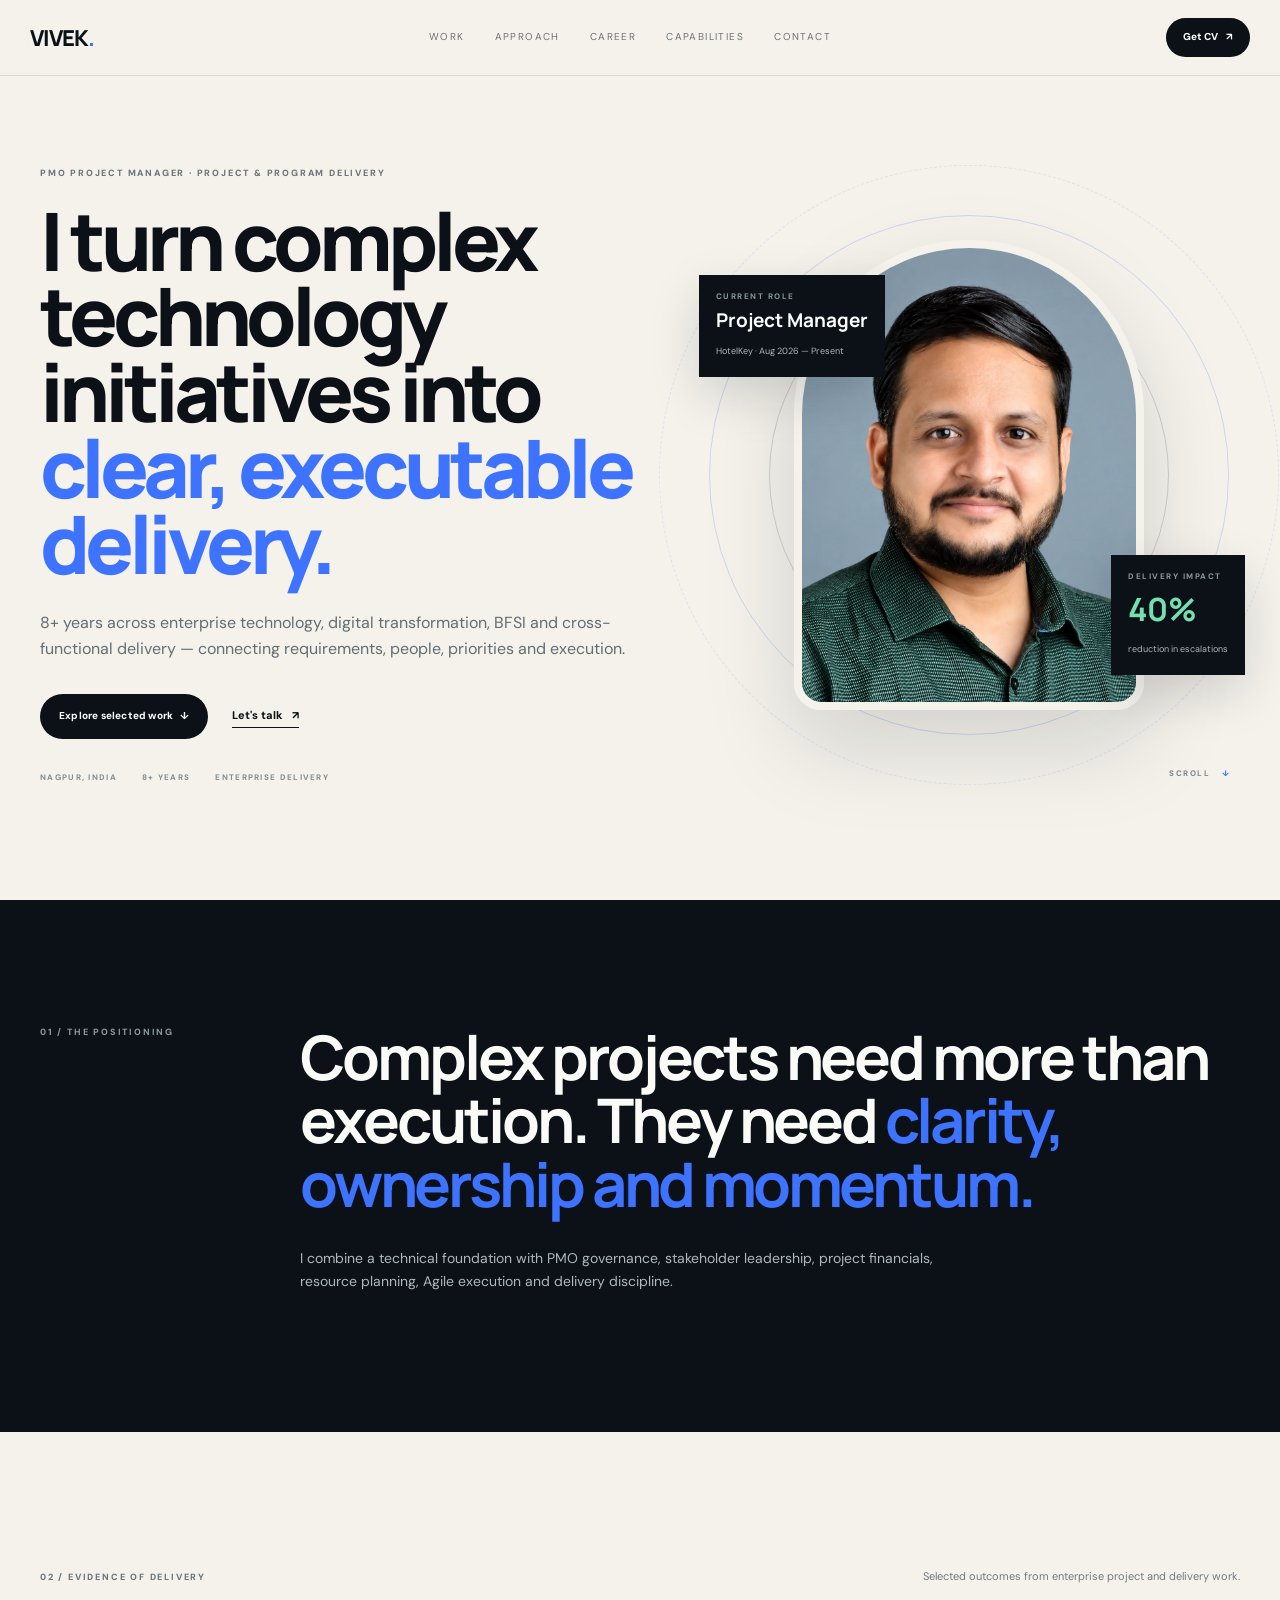
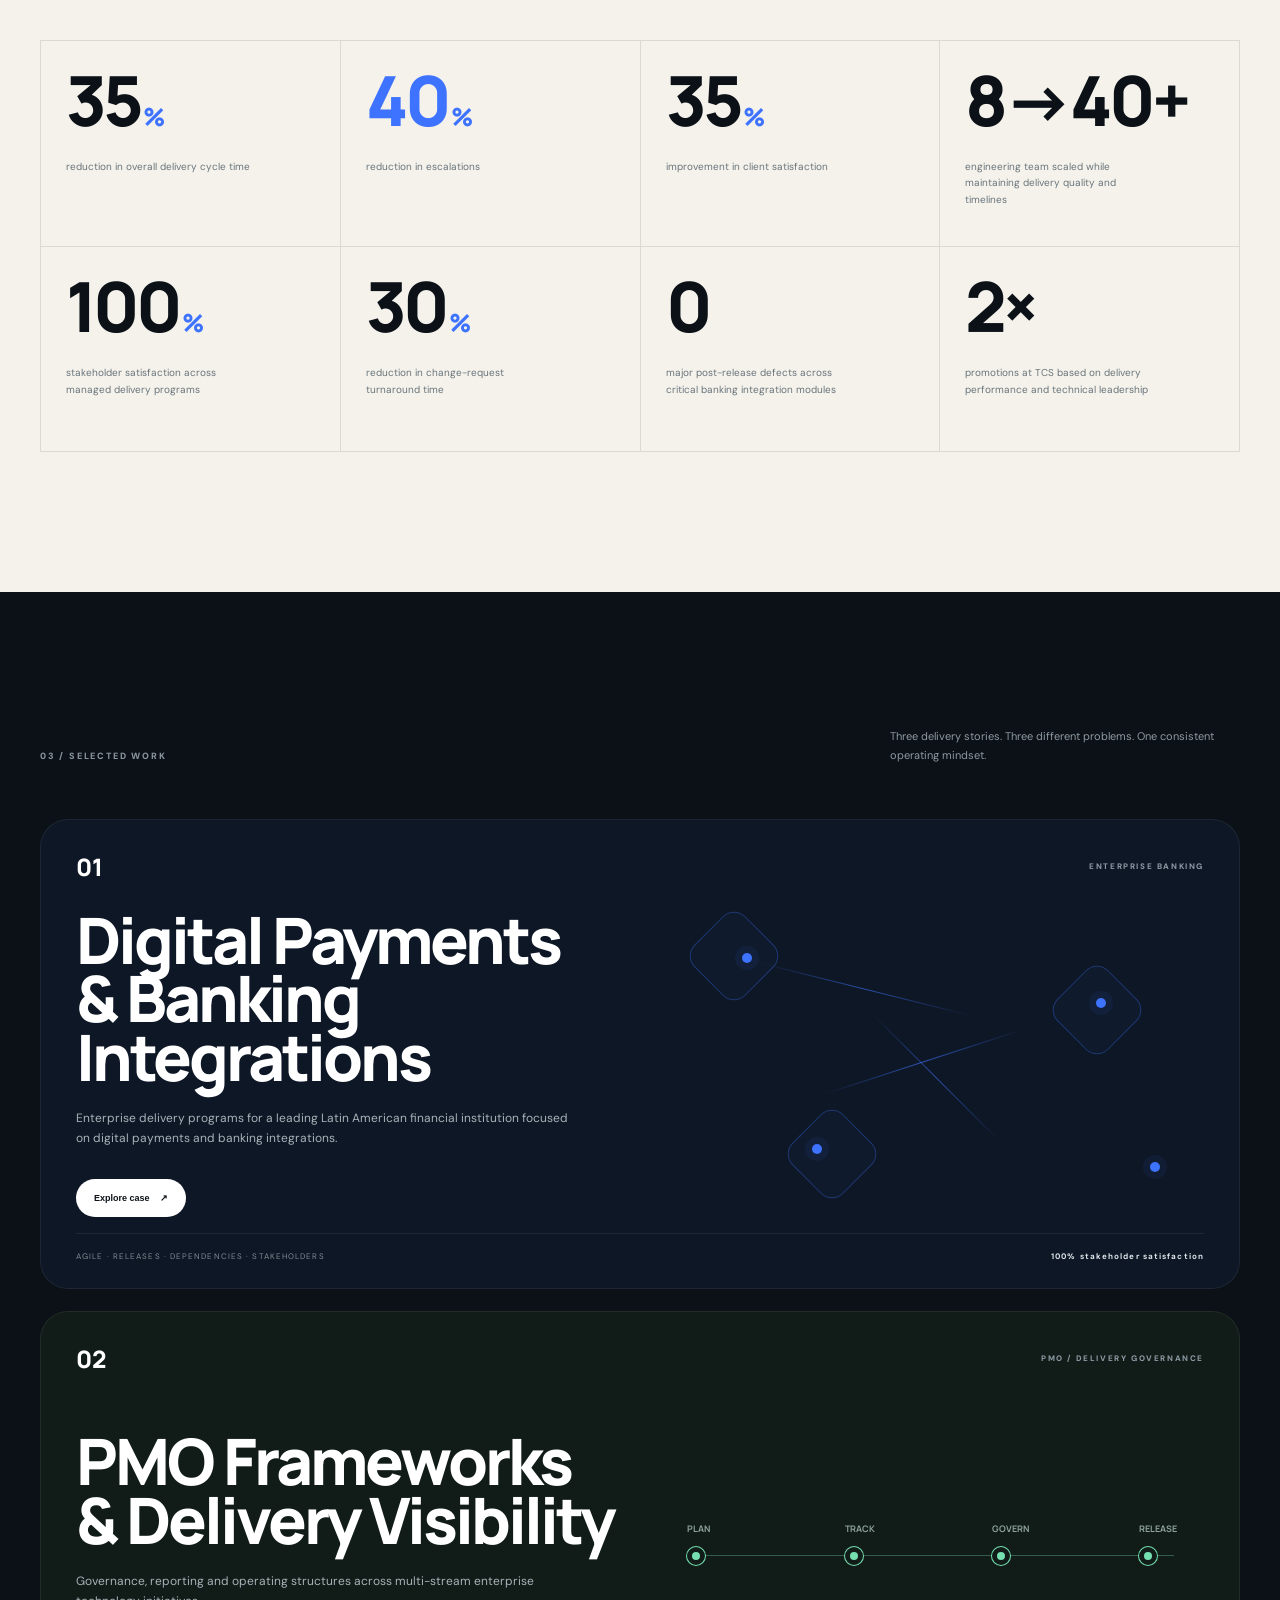
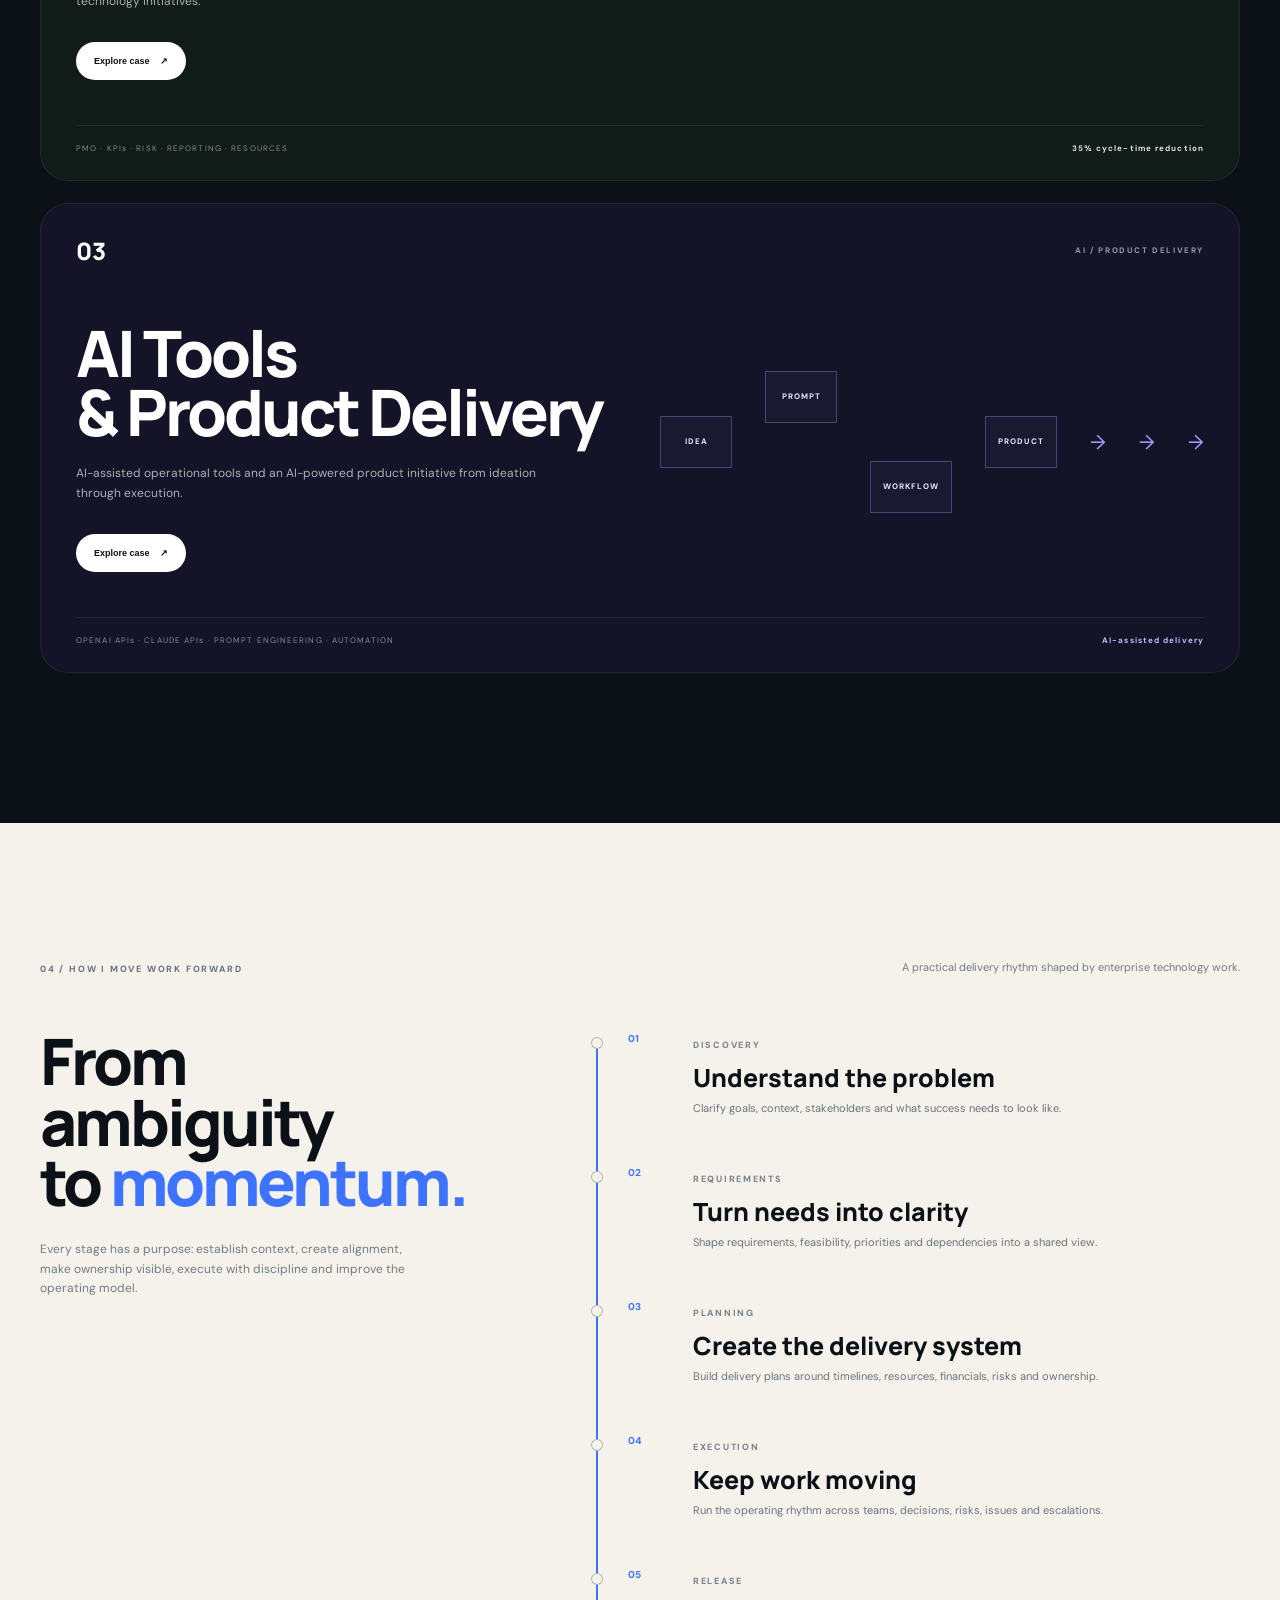
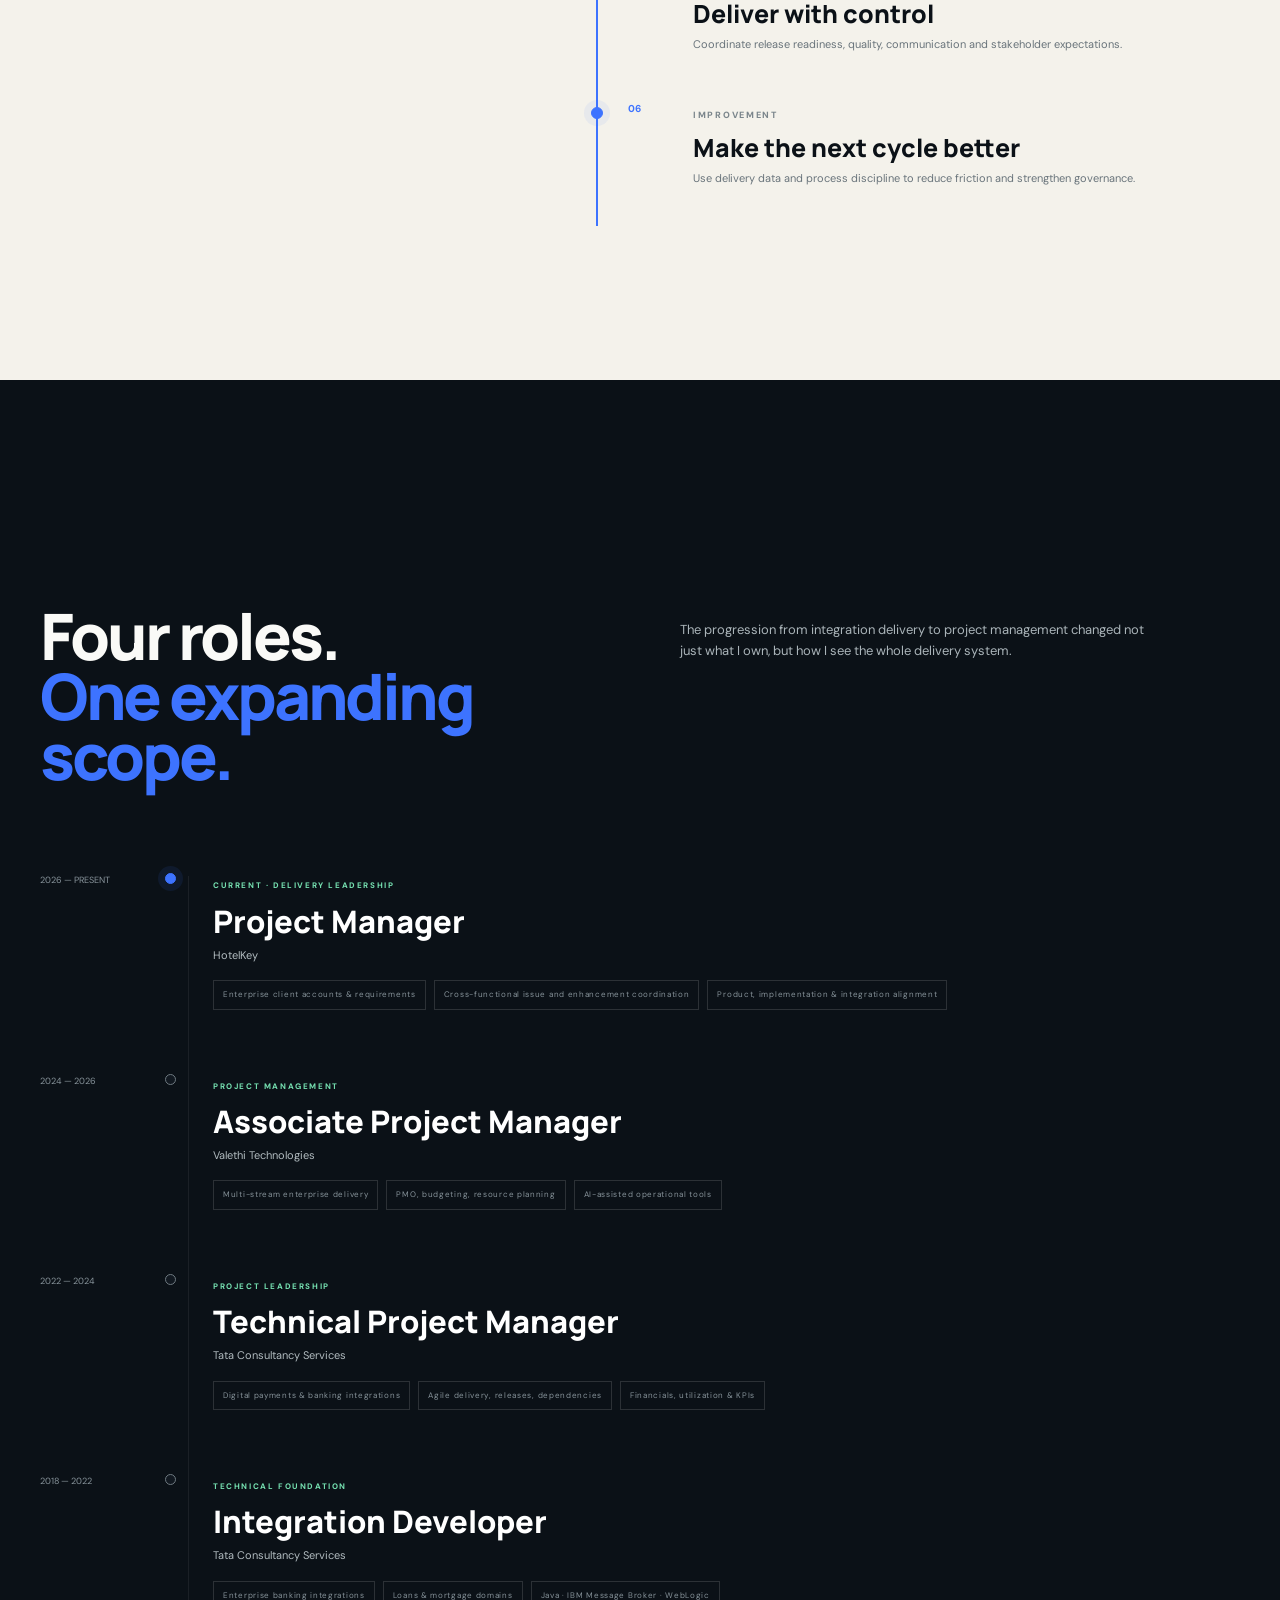
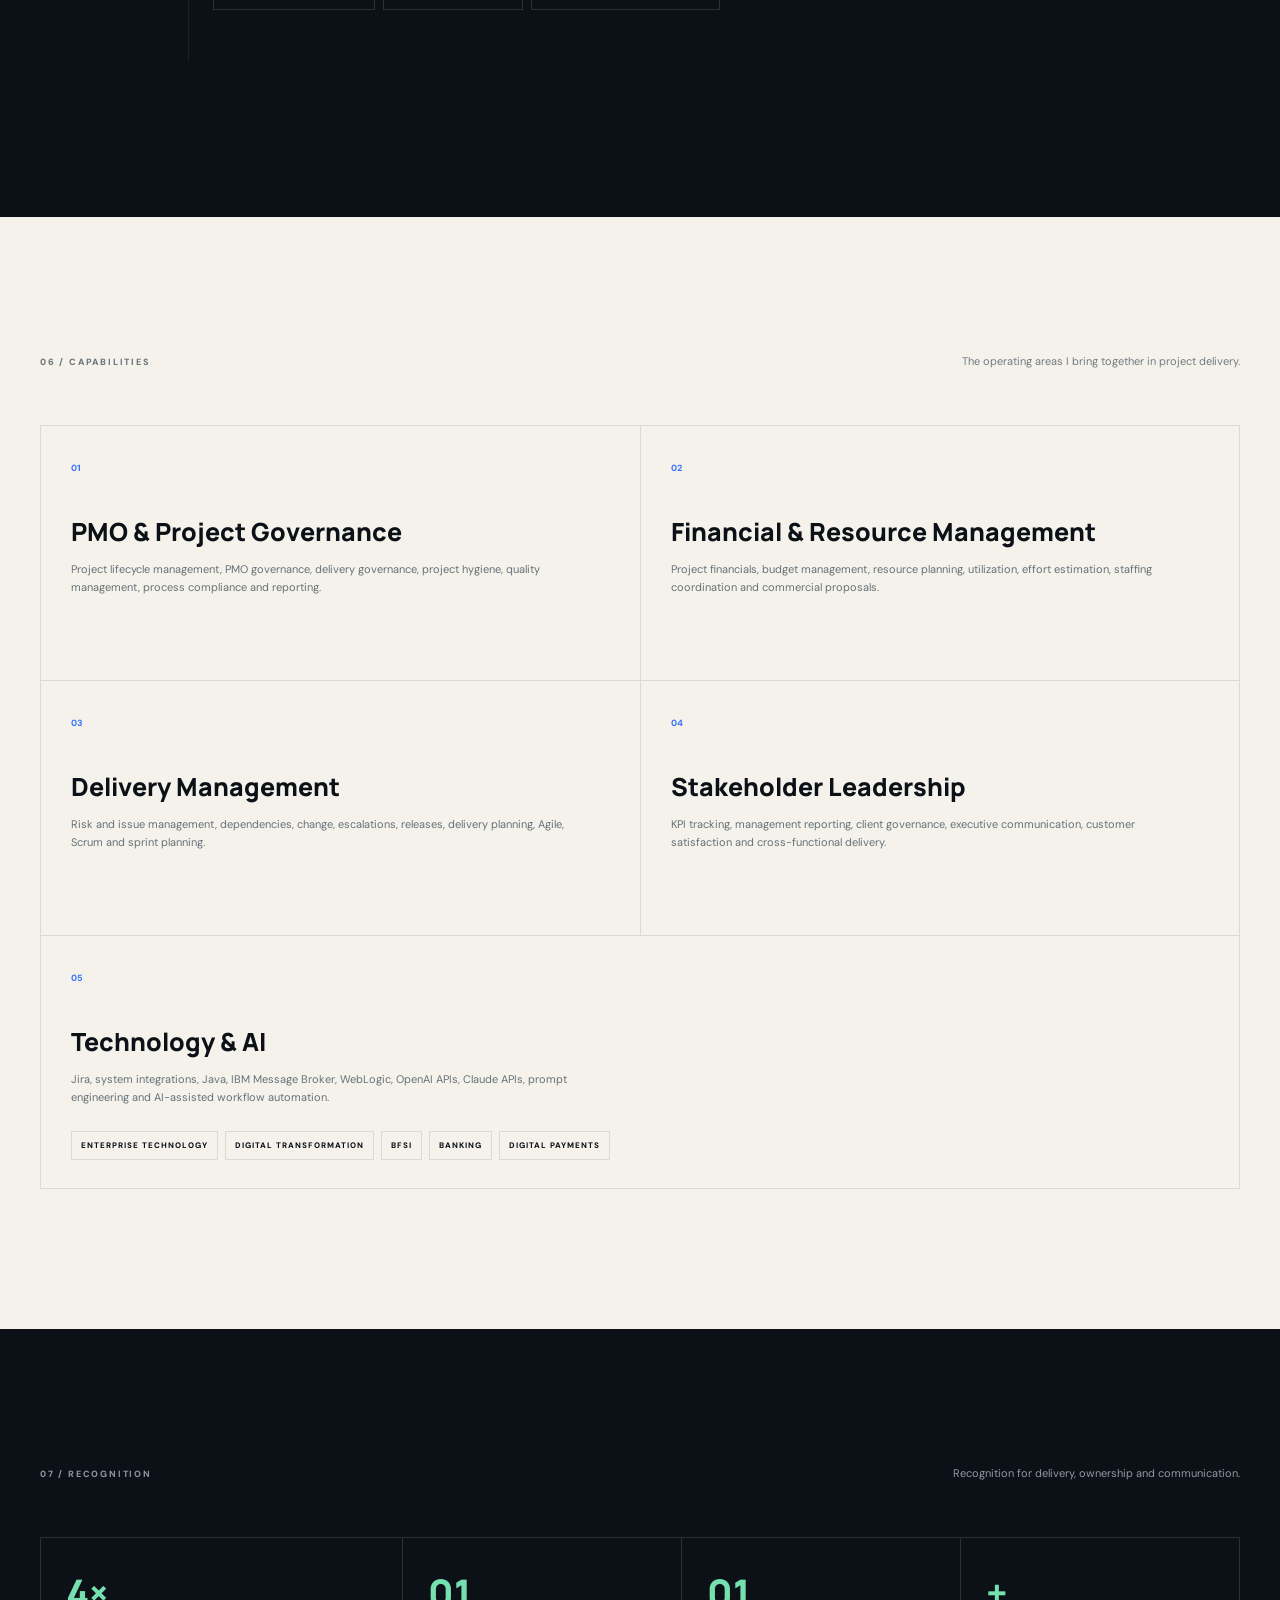
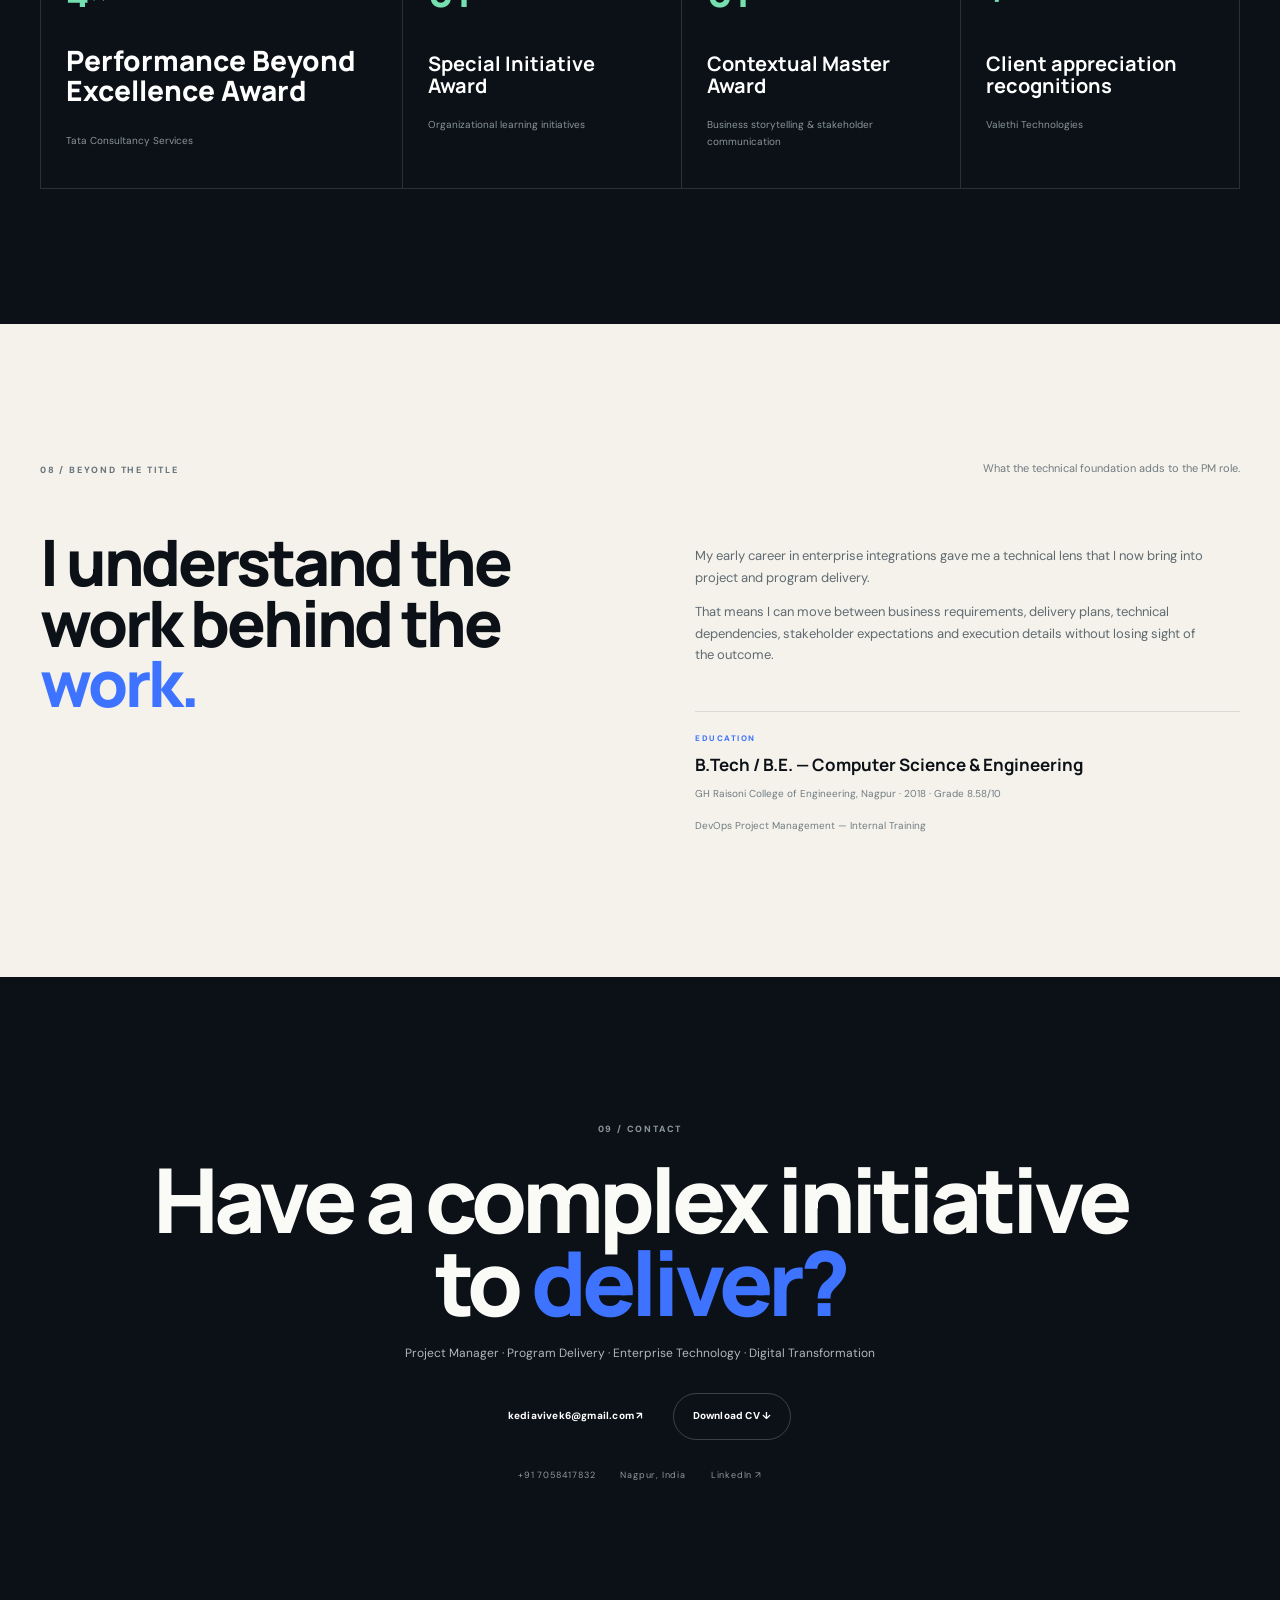
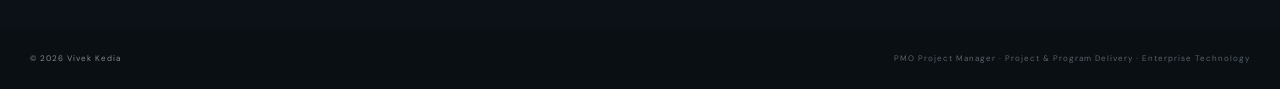
==== commit b41742ed: "Update index.html" ====
--- a/index.html
+++ b/index.html
@@ -23,7 +23,7 @@
   </div>
   <div class="hero-visual reveal">
     <div class="orbit orbit-a"></div><div class="orbit orbit-b"></div><div class="orbit orbit-c"></div>
-    <div class="portrait-frame"><img src="assets/vivek-profile.png" alt="Vivek Kedia"></div>
+    <div class="portrait-frame"><img src="assets/vivek-profile.webp" alt="Vivek Kedia"></div>
     <div class="hero-note note-a"><small>CURRENT ROLE</small><strong>Project Manager</strong><span>HotelKey · Aug 2026 — Present</span></div>
     <div class="hero-note note-b"><small>DELIVERY IMPACT</small><strong>40%</strong><span>reduction in escalations</span></div>
     <div class="scroll-cue">SCROLL <span>↓</span></div>
